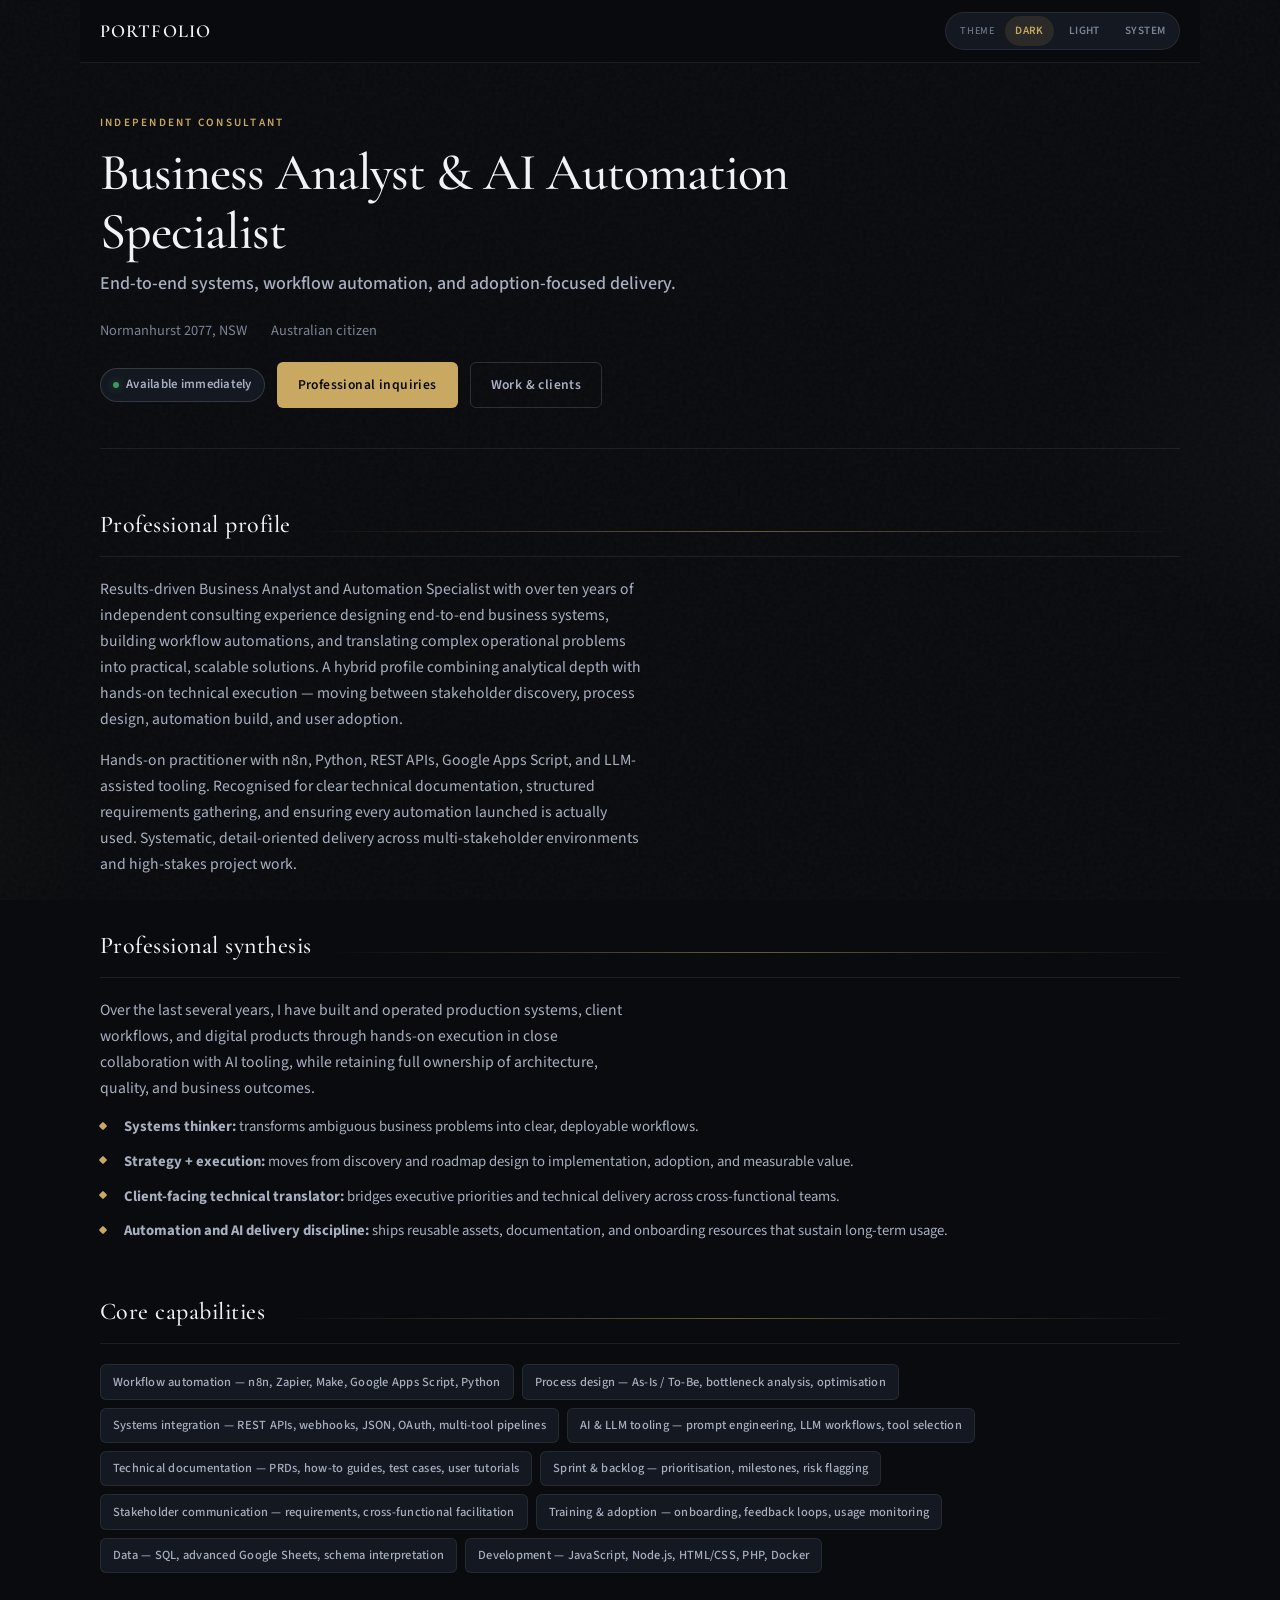
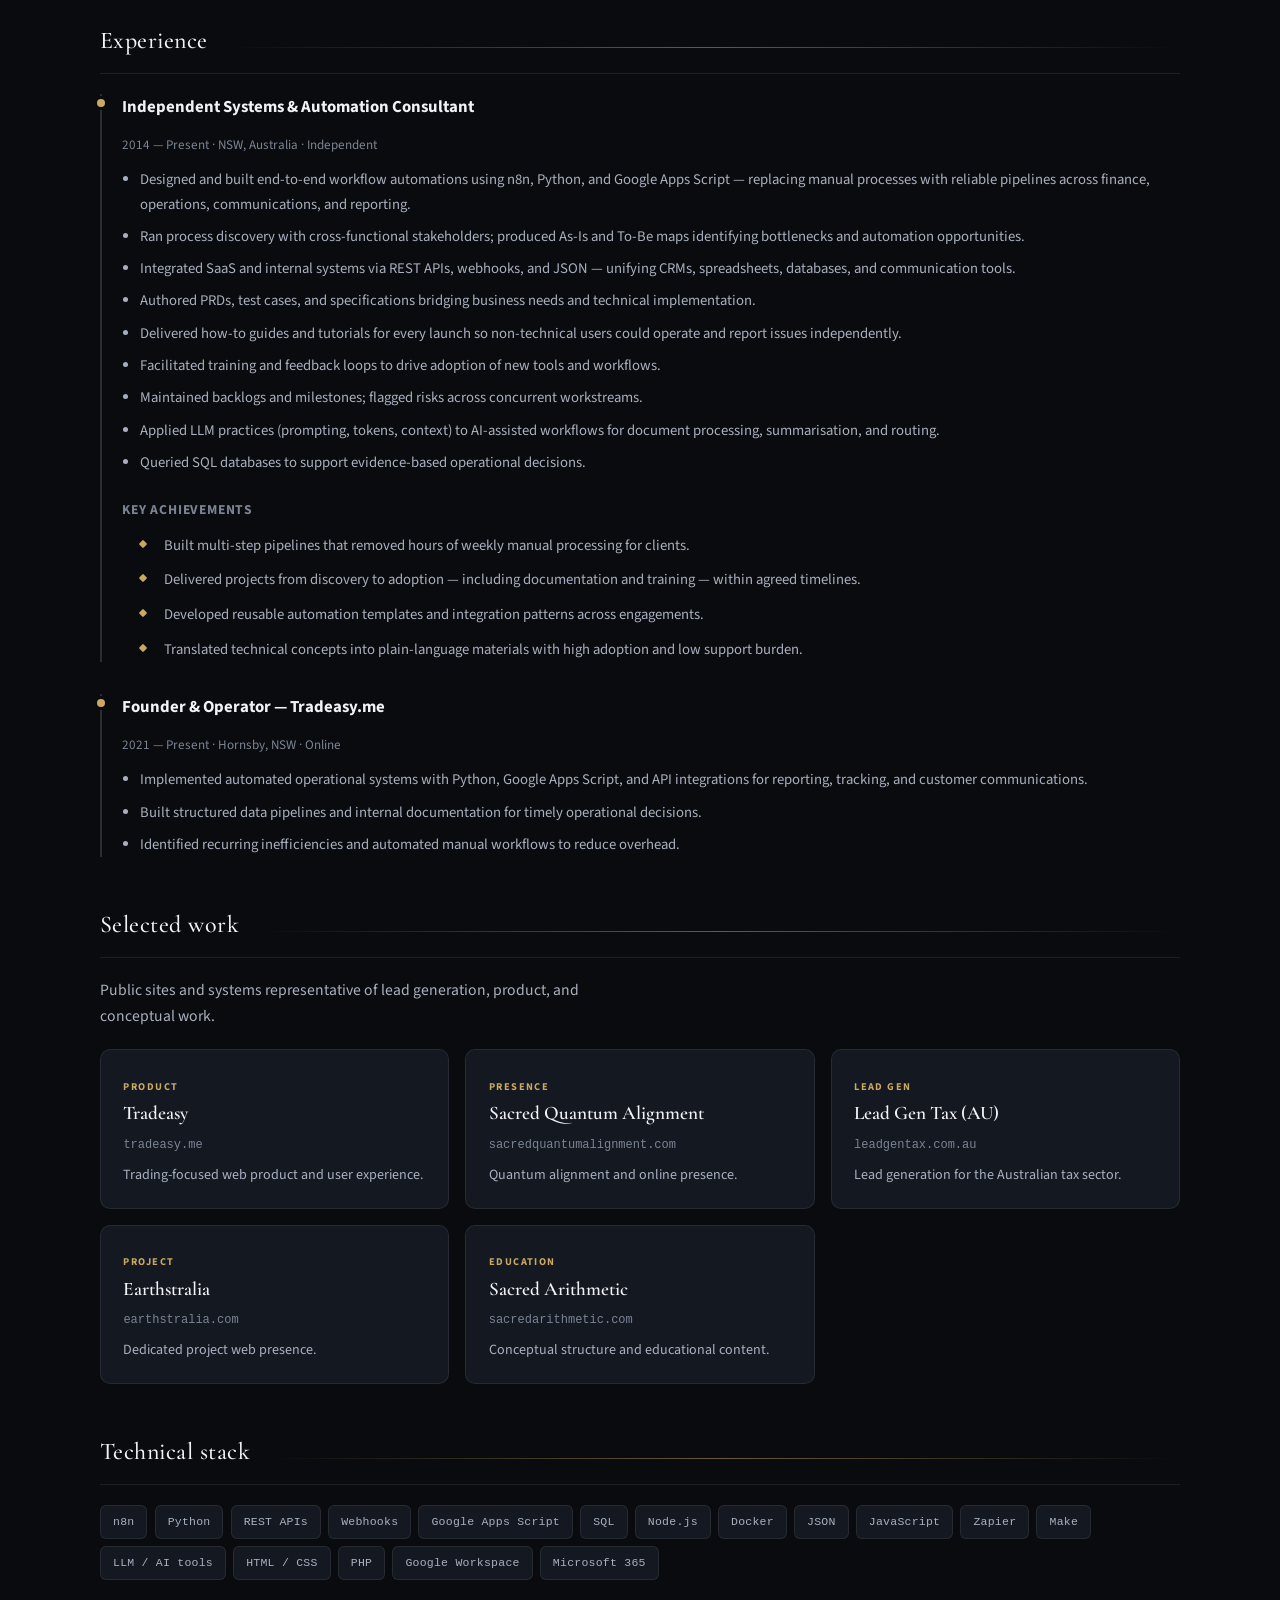
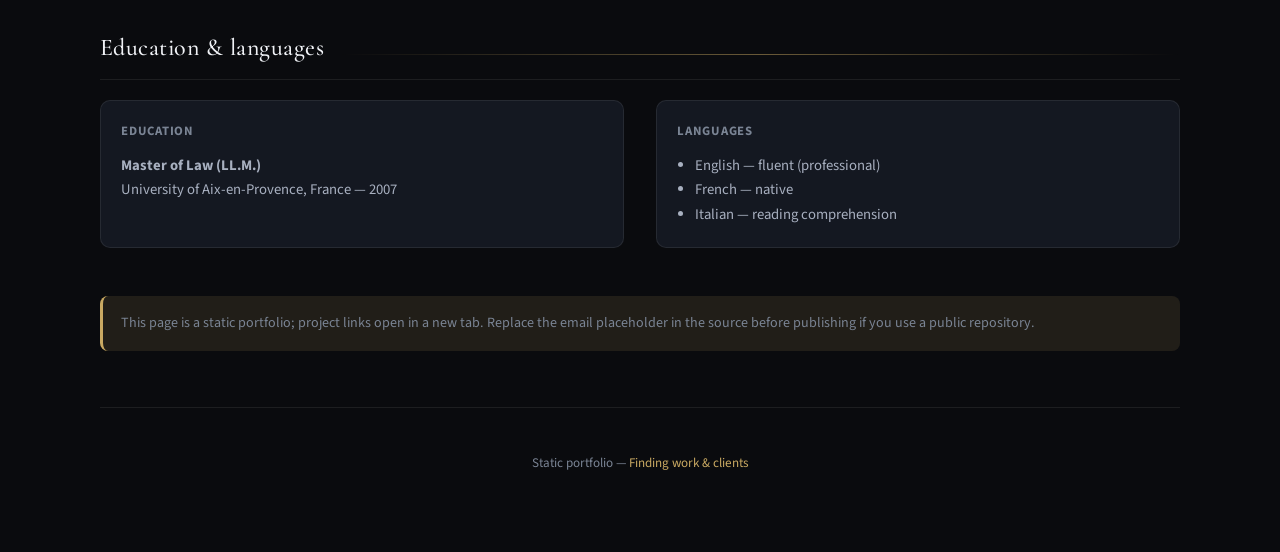
==== index.html @ 10077467 "Enhance portfolio with a professional synthesis section. Add an elegant summary block that highlight" ====
<!DOCTYPE html>
<html lang="en">
<head>
  <meta charset="UTF-8" />
  <meta name="viewport" content="width=device-width, initial-scale=1" />
  <meta name="description" content="Business Analyst & AI Automation Specialist — workflow automation, systems integration, NSW Australia." />
  <title>Business Analyst &amp; AI Automation Specialist — Portfolio</title>
  <link rel="preconnect" href="https://fonts.googleapis.com" />
  <link rel="preconnect" href="https://fonts.gstatic.com" crossorigin />
  <link href="https://fonts.googleapis.com/css2?family=Cormorant+Garamond:ital,wght@0,500;0,600;0,700;1,500&family=Source+Sans+3:ital,wght@0,400;0,600;0,700;1,400&display=swap" rel="stylesheet" />
  <link rel="stylesheet" href="static/style.css" />
  <script>
    (function () {
      var k = "portfolio-theme";
      var t = localStorage.getItem(k) || "dark";
      if (t === "auto") {
        t = window.matchMedia("(prefers-color-scheme: dark)").matches ? "dark" : "light";
      }
      document.documentElement.setAttribute("data-theme", t);
    })();
  </script>
  <script src="static/theme.js" defer></script>
</head>
<body>
  <div class="bg-ambient" aria-hidden="true"></div>

  <header class="top-bar">
    <a class="brand-mark" href="#">Portfolio</a>
    <div class="theme-group" role="group" aria-label="Theme">
      <span aria-hidden="true">Theme</span>
      <button type="button" class="theme-btn" data-theme-btn="dark" aria-pressed="true">Dark</button>
      <button type="button" class="theme-btn" data-theme-btn="light" aria-pressed="false">Light</button>
      <button type="button" class="theme-btn" data-theme-btn="auto" aria-pressed="false">System</button>
    </div>
  </header>

  <div class="wrap">
    <section class="hero" aria-labelledby="hero-title">
      <div class="hero-inner">
        <p class="hero-eyebrow">Independent consultant</p>
        <h1 id="hero-title">Business Analyst &amp; AI Automation Specialist</h1>
        <p class="hero-role">End-to-end systems, workflow automation, and adoption-focused delivery.</p>
        <div class="hero-meta">
          <span>Normanhurst 2077, NSW</span>
          <span>Australian citizen</span>
        </div>
        <div class="hero-actions">
          <span class="status-pill">Available immediately</span>
          <!-- Replace mailto with your professional email -->
          <a class="btn btn-primary" href="mailto:contact@example.com">Professional inquiries</a>
          <a class="btn btn-ghost" href="guide.html">Work &amp; clients</a>
        </div>
      </div>
    </section>

    <section class="section" aria-labelledby="profile-heading">
      <div class="section-head">
        <h2 id="profile-heading">Professional profile</h2>
        <div class="section-line" aria-hidden="true"></div>
      </div>
      <div class="prose">
        <p>
          Results-driven Business Analyst and Automation Specialist with over ten years of independent consulting experience designing end-to-end business systems, building workflow automations, and translating complex operational problems into practical, scalable solutions. A hybrid profile combining analytical depth with hands-on technical execution — moving between stakeholder discovery, process design, automation build, and user adoption.
        </p>
        <p>
          Hands-on practitioner with n8n, Python, REST APIs, Google Apps Script, and LLM-assisted tooling. Recognised for clear technical documentation, structured requirements gathering, and ensuring every automation launched is actually used. Systematic, detail-oriented delivery across multi-stakeholder environments and high-stakes project work.
        </p>
      </div>
    </section>

    <section class="section" aria-labelledby="synthesis-heading">
      <div class="section-head">
        <h2 id="synthesis-heading">Professional synthesis</h2>
        <div class="section-line" aria-hidden="true"></div>
      </div>
      <div class="prose">
        <p>
          Over the last several years, I have built and operated production systems, client workflows, and digital products through hands-on execution in close collaboration with AI tooling, while retaining full ownership of architecture, quality, and business outcomes.
        </p>
      </div>
      <ul class="check-list" style="margin-top: 0.85rem;">
        <li><strong>Systems thinker:</strong> transforms ambiguous business problems into clear, deployable workflows.</li>
        <li><strong>Strategy + execution:</strong> moves from discovery and roadmap design to implementation, adoption, and measurable value.</li>
        <li><strong>Client-facing technical translator:</strong> bridges executive priorities and technical delivery across cross-functional teams.</li>
        <li><strong>Automation and AI delivery discipline:</strong> ships reusable assets, documentation, and onboarding resources that sustain long-term usage.</li>
      </ul>
    </section>

    <section class="section" aria-labelledby="caps-heading">
      <div class="section-head">
        <h2 id="caps-heading">Core capabilities</h2>
        <div class="section-line" aria-hidden="true"></div>
      </div>
      <div class="tag-grid">
        <span class="tag">Workflow automation — n8n, Zapier, Make, Google Apps Script, Python</span>
        <span class="tag">Process design — As-Is / To-Be, bottleneck analysis, optimisation</span>
        <span class="tag">Systems integration — REST APIs, webhooks, JSON, OAuth, multi-tool pipelines</span>
        <span class="tag">AI &amp; LLM tooling — prompt engineering, LLM workflows, tool selection</span>
        <span class="tag">Technical documentation — PRDs, how-to guides, test cases, user tutorials</span>
        <span class="tag">Sprint &amp; backlog — prioritisation, milestones, risk flagging</span>
        <span class="tag">Stakeholder communication — requirements, cross-functional facilitation</span>
        <span class="tag">Training &amp; adoption — onboarding, feedback loops, usage monitoring</span>
        <span class="tag">Data — SQL, advanced Google Sheets, schema interpretation</span>
        <span class="tag">Development — JavaScript, Node.js, HTML/CSS, PHP, Docker</span>
      </div>
    </section>

    <section class="section" aria-labelledby="exp-heading">
      <div class="section-head">
        <h2 id="exp-heading">Experience</h2>
        <div class="section-line" aria-hidden="true"></div>
      </div>
      <div class="timeline">
        <div class="timeline-block">
          <h3 class="timeline-title">Independent Systems &amp; Automation Consultant</h3>
          <p class="timeline-meta">2014 — Present · NSW, Australia · Independent</p>
          <ul>
            <li>Designed and built end-to-end workflow automations using n8n, Python, and Google Apps Script — replacing manual processes with reliable pipelines across finance, operations, communications, and reporting.</li>
            <li>Ran process discovery with cross-functional stakeholders; produced As-Is and To-Be maps identifying bottlenecks and automation opportunities.</li>
            <li>Integrated SaaS and internal systems via REST APIs, webhooks, and JSON — unifying CRMs, spreadsheets, databases, and communication tools.</li>
            <li>Authored PRDs, test cases, and specifications bridging business needs and technical implementation.</li>
            <li>Delivered how-to guides and tutorials for every launch so non-technical users could operate and report issues independently.</li>
            <li>Facilitated training and feedback loops to drive adoption of new tools and workflows.</li>
            <li>Maintained backlogs and milestones; flagged risks across concurrent workstreams.</li>
            <li>Applied LLM practices (prompting, tokens, context) to AI-assisted workflows for document processing, summarisation, and routing.</li>
            <li>Queried SQL databases to support evidence-based operational decisions.</li>
          </ul>
          <p class="subheading">Key achievements</p>
          <ul class="check-list">
            <li>Built multi-step pipelines that removed hours of weekly manual processing for clients.</li>
            <li>Delivered projects from discovery to adoption — including documentation and training — within agreed timelines.</li>
            <li>Developed reusable automation templates and integration patterns across engagements.</li>
            <li>Translated technical concepts into plain-language materials with high adoption and low support burden.</li>
          </ul>
        </div>
        <div class="timeline-block">
          <h3 class="timeline-title">Founder &amp; Operator — Tradeasy.me</h3>
          <p class="timeline-meta">2021 — Present · Hornsby, NSW · Online</p>
          <ul>
            <li>Implemented automated operational systems with Python, Google Apps Script, and API integrations for reporting, tracking, and customer communications.</li>
            <li>Built structured data pipelines and internal documentation for timely operational decisions.</li>
            <li>Identified recurring inefficiencies and automated manual workflows to reduce overhead.</li>
          </ul>
        </div>
      </div>
    </section>

    <section class="section" aria-labelledby="work-heading">
      <div class="section-head">
        <h2 id="work-heading">Selected work</h2>
        <div class="section-line" aria-hidden="true"></div>
      </div>
      <p class="prose" style="margin-bottom: 1.25rem;">Public sites and systems representative of lead generation, product, and conceptual work.</p>
      <div class="cards cols-3">
        <a class="card" href="https://tradeasy.me/" target="_blank" rel="noopener noreferrer">
          <span class="card-kicker">Product</span>
          <div class="card-title">Tradeasy</div>
          <div class="card-url">tradeasy.me</div>
          <p class="card-desc">Trading-focused web product and user experience.</p>
        </a>
        <a class="card" href="https://sacredquantumalignment.com/" target="_blank" rel="noopener noreferrer">
          <span class="card-kicker">Presence</span>
          <div class="card-title">Sacred Quantum Alignment</div>
          <div class="card-url">sacredquantumalignment.com</div>
          <p class="card-desc">Quantum alignment and online presence.</p>
        </a>
        <a class="card" href="https://leadgentax.com.au/" target="_blank" rel="noopener noreferrer">
          <span class="card-kicker">Lead gen</span>
          <div class="card-title">Lead Gen Tax (AU)</div>
          <div class="card-url">leadgentax.com.au</div>
          <p class="card-desc">Lead generation for the Australian tax sector.</p>
        </a>
        <a class="card" href="https://earthstralia.com/" target="_blank" rel="noopener noreferrer">
          <span class="card-kicker">Project</span>
          <div class="card-title">Earthstralia</div>
          <div class="card-url">earthstralia.com</div>
          <p class="card-desc">Dedicated project web presence.</p>
        </a>
        <a class="card" href="https://sacredarithmetic.com/index.html" target="_blank" rel="noopener noreferrer">
          <span class="card-kicker">Education</span>
          <div class="card-title">Sacred Arithmetic</div>
          <div class="card-url">sacredarithmetic.com</div>
          <p class="card-desc">Conceptual structure and educational content.</p>
        </a>
      </div>
    </section>

    <section class="section" aria-labelledby="stack-heading">
      <div class="section-head">
        <h2 id="stack-heading">Technical stack</h2>
        <div class="section-line" aria-hidden="true"></div>
      </div>
      <div class="tech-strip">
        <span class="tag">n8n</span>
        <span class="tag">Python</span>
        <span class="tag">REST APIs</span>
        <span class="tag">Webhooks</span>
        <span class="tag">Google Apps Script</span>
        <span class="tag">SQL</span>
        <span class="tag">Node.js</span>
        <span class="tag">Docker</span>
        <span class="tag">JSON</span>
        <span class="tag">JavaScript</span>
        <span class="tag">Zapier</span>
        <span class="tag">Make</span>
        <span class="tag">LLM / AI tools</span>
        <span class="tag">HTML / CSS</span>
        <span class="tag">PHP</span>
        <span class="tag">Google Workspace</span>
        <span class="tag">Microsoft 365</span>
      </div>
    </section>

    <section class="section" aria-labelledby="edu-heading">
      <div class="section-head">
        <h2 id="edu-heading">Education &amp; languages</h2>
        <div class="section-line" aria-hidden="true"></div>
      </div>
      <div class="grid-2">
        <div class="edu-card">
          <h3>Education</h3>
          <p><strong>Master of Law (LL.M.)</strong><br />University of Aix-en-Provence, France — 2007</p>
        </div>
        <div class="lang-card">
          <h3>Languages</h3>
          <ul>
            <li>English — fluent (professional)</li>
            <li>French — native</li>
            <li>Italian — reading comprehension</li>
          </ul>
        </div>
      </div>
    </section>

    <p class="note">
      This page is a static portfolio; project links open in a new tab. Replace the email placeholder in the source before publishing if you use a public repository.
    </p>

    <footer class="site-footer">
      <p>Static portfolio — <a href="guide.html">Finding work &amp; clients</a></p>
    </footer>
  </div>
</body>
</html>
---- static/style.css ----
/* Portfolio — sober, refined; theme: dark | light (set via JS + localStorage) */

html[data-theme="dark"] {
  --bg: #0a0b0e;
  --bg-elevated: #101218;
  --surface: #141821;
  --surface-hover: #1a2230;
  --border: rgba(255, 255, 255, 0.08);
  --border-strong: rgba(255, 255, 255, 0.14);
  --text: #f0f2f6;
  --text-secondary: #a8b0c0;
  --muted: #7a8494;
  --accent: #c9a962;
  --accent-soft: rgba(201, 169, 98, 0.12);
  --accent-glow: rgba(201, 169, 98, 0.25);
  --line: linear-gradient(90deg, transparent, var(--accent), transparent);
  --shadow: 0 24px 48px rgba(0, 0, 0, 0.45);
  --grain: 0.03;
}

html[data-theme="light"] {
  --bg: #f7f5f0;
  --bg-elevated: #ffffff;
  --surface: #ffffff;
  --surface-hover: #faf8f4;
  --border: rgba(20, 24, 32, 0.08);
  --border-strong: rgba(20, 24, 32, 0.14);
  --text: #1a1d24;
  --text-secondary: #4a5060;
  --muted: #6b7280;
  --accent: #8b6914;
  --accent-soft: rgba(139, 105, 20, 0.1);
  --accent-glow: rgba(139, 105, 20, 0.2);
  --line: linear-gradient(90deg, transparent, var(--accent), transparent);
  --shadow: 0 20px 40px rgba(26, 29, 36, 0.08);
  --grain: 0.02;
}

*,
*::before,
*::after {
  box-sizing: border-box;
}

html {
  scroll-behavior: smooth;
}

body {
  margin: 0;
  font-family: "Source Sans 3", system-ui, -apple-system, sans-serif;
  font-size: 1rem;
  font-weight: 400;
  background: var(--bg);
  color: var(--text);
  line-height: 1.65;
  min-height: 100vh;
  -webkit-font-smoothing: antialiased;
}

/* Ambient background */
.bg-ambient {
  position: fixed;
  inset: 0;
  pointer-events: none;
  z-index: 0;
  overflow: hidden;
}

.bg-ambient::before {
  content: "";
  position: absolute;
  inset: -20%;
  background:
    radial-gradient(ellipse 80% 50% at 50% -20%, var(--accent-soft), transparent 55%),
    radial-gradient(ellipse 60% 40% at 100% 50%, rgba(100, 120, 160, 0.06), transparent 45%),
    radial-gradient(ellipse 50% 35% at 0% 80%, rgba(201, 169, 98, 0.05), transparent 40%);
}

.bg-ambient::after {
  content: "";
  position: absolute;
  inset: 0;
  opacity: var(--grain);
  background-image: url("data:image/svg+xml,%3Csvg viewBox='0 0 256 256' xmlns='http://www.w3.org/2000/svg'%3E%3Cfilter id='n'%3E%3CfeTurbulence type='fractalNoise' baseFrequency='0.9' numOctaves='4' stitchTiles='stitch'/%3E%3C/filter%3E%3Crect width='100%25' height='100%25' filter='url(%23n)'/%3E%3C/svg%3E");
  mix-blend-mode: overlay;
}

/* Top bar */
.top-bar {
  position: sticky;
  top: 0;
  z-index: 50;
  display: flex;
  align-items: center;
  justify-content: space-between;
  gap: 1rem;
  padding: 0.75rem 1.25rem;
  max-width: 1120px;
  margin: 0 auto;
  border-bottom: 1px solid var(--border);
  background: var(--bg);
  background: color-mix(in srgb, var(--bg) 88%, transparent);
  backdrop-filter: blur(12px);
  -webkit-backdrop-filter: blur(12px);
}

.brand-mark {
  font-family: "Cormorant Garamond", Georgia, serif;
  font-size: 1.15rem;
  font-weight: 600;
  letter-spacing: 0.06em;
  text-transform: uppercase;
  color: var(--text);
  text-decoration: none;
}

.theme-group {
  display: flex;
  align-items: center;
  gap: 0.25rem;
  padding: 0.2rem;
  border-radius: 999px;
  border: 1px solid var(--border);
  background: var(--surface);
}

.theme-group span[aria-hidden="true"] {
  font-size: 0.65rem;
  text-transform: uppercase;
  letter-spacing: 0.08em;
  color: var(--muted);
  padding: 0 0.35rem 0 0.65rem;
}

.theme-btn {
  font-family: inherit;
  font-size: 0.7rem;
  font-weight: 600;
  letter-spacing: 0.04em;
  text-transform: uppercase;
  padding: 0.45rem 0.65rem;
  border: none;
  border-radius: 999px;
  background: transparent;
  color: var(--muted);
  cursor: pointer;
  transition: color 0.2s, background 0.2s;
}

.theme-btn:hover {
  color: var(--text);
}

.theme-btn.is-active {
  background: var(--accent-soft);
  color: var(--accent);
}

.wrap {
  position: relative;
  z-index: 1;
  max-width: 1120px;
  margin: 0 auto;
  padding: 2.5rem 1.25rem 4rem;
}

/* Hero */
.hero {
  margin-bottom: 3.5rem;
  padding-bottom: 2.5rem;
  border-bottom: 1px solid var(--border);
}

.hero-inner {
  max-width: 720px;
}

.hero-eyebrow {
  font-size: 0.7rem;
  font-weight: 600;
  letter-spacing: 0.2em;
  text-transform: uppercase;
  color: var(--accent);
  margin-bottom: 0.75rem;
}

.hero h1 {
  font-family: "Cormorant Garamond", Georgia, serif;
  font-size: clamp(2.25rem, 5vw, 3.25rem);
  font-weight: 500;
  line-height: 1.12;
  margin: 0 0 0.5rem;
  letter-spacing: -0.02em;
}

.hero-role {
  font-size: 1.125rem;
  color: var(--text-secondary);
  font-weight: 500;
  margin: 0 0 1.25rem;
}

.hero-meta {
  display: flex;
  flex-wrap: wrap;
  gap: 0.75rem 1.5rem;
  font-size: 0.9rem;
  color: var(--muted);
  margin-bottom: 1.25rem;
}

.hero-meta span {
  display: inline-flex;
  align-items: center;
  gap: 0.4rem;
}

.status-pill {
  display: inline-flex;
  align-items: center;
  gap: 0.45rem;
  font-size: 0.8rem;
  font-weight: 600;
  letter-spacing: 0.02em;
  color: var(--text-secondary);
  padding: 0.35rem 0.75rem;
  border-radius: 999px;
  border: 1px solid var(--border-strong);
  background: var(--surface);
}

.status-pill::before {
  content: "";
  width: 6px;
  height: 6px;
  border-radius: 50%;
  background: #3d9a5c;
  box-shadow: 0 0 8px rgba(61, 154, 92, 0.6);
}

.hero-actions {
  display: flex;
  flex-wrap: wrap;
  gap: 0.75rem;
  align-items: center;
}

.btn {
  display: inline-flex;
  align-items: center;
  justify-content: center;
  gap: 0.5rem;
  font-family: inherit;
  font-size: 0.85rem;
  font-weight: 600;
  letter-spacing: 0.03em;
  padding: 0.65rem 1.25rem;
  border-radius: 6px;
  text-decoration: none;
  transition: background 0.2s, border-color 0.2s, color 0.2s;
}

.btn-primary {
  background: var(--accent);
  color: var(--bg);
  border: 1px solid transparent;
}

html[data-theme="light"] .btn-primary {
  color: #fff;
}

.btn-primary:hover {
  filter: brightness(1.08);
}

.btn-ghost {
  background: transparent;
  color: var(--text-secondary);
  border: 1px solid var(--border-strong);
}

.btn-ghost:hover {
  border-color: var(--accent);
  color: var(--accent);
}

/* Section */
.section {
  margin-bottom: 3rem;
}

.section-head {
  display: flex;
  align-items: baseline;
  gap: 1rem;
  margin-bottom: 1.25rem;
  padding-bottom: 0.75rem;
  border-bottom: 1px solid var(--border);
}

.section-head h2 {
  font-family: "Cormorant Garamond", Georgia, serif;
  font-size: 1.5rem;
  font-weight: 500;
  margin: 0;
  letter-spacing: 0.02em;
  color: var(--text);
}

.section-line {
  flex: 1;
  height: 1px;
  background: var(--line);
  opacity: 0.5;
  min-width: 2rem;
}

.prose {
  color: var(--text-secondary);
  font-size: 0.98rem;
  max-width: 68ch;
}

.prose p {
  margin: 0 0 1rem;
}

.prose p:last-child {
  margin-bottom: 0;
}

/* Capability tags */
.tag-grid {
  display: flex;
  flex-wrap: wrap;
  gap: 0.5rem;
}

.tag {
  font-size: 0.78rem;
  font-weight: 500;
  letter-spacing: 0.02em;
  padding: 0.4rem 0.75rem;
  border-radius: 6px;
  border: 1px solid var(--border);
  background: var(--surface);
  color: var(--text-secondary);
}

/* Timeline */
.timeline {
  display: flex;
  flex-direction: column;
  gap: 2rem;
}

.timeline-block {
  position: relative;
  padding-left: 1.25rem;
  border-left: 2px solid var(--border-strong);
}

.timeline-block::before {
  content: "";
  position: absolute;
  left: -5px;
  top: 0.35rem;
  width: 8px;
  height: 8px;
  border-radius: 50%;
  background: var(--accent);
  box-shadow: 0 0 0 3px var(--bg);
}

.timeline-title {
  font-weight: 700;
  font-size: 1.05rem;
  color: var(--text);
  margin: 0 0 0.25rem;
}

.timeline-meta {
  font-size: 0.82rem;
  color: var(--muted);
  margin-bottom: 0.75rem;
}

.timeline ul {
  margin: 0;
  padding-left: 1.1rem;
  color: var(--text-secondary);
  font-size: 0.92rem;
}

.timeline li {
  margin-bottom: 0.5rem;
}

.timeline li:last-child {
  margin-bottom: 0;
}

.subheading {
  font-size: 0.85rem;
  font-weight: 700;
  letter-spacing: 0.06em;
  text-transform: uppercase;
  color: var(--muted);
  margin: 1.5rem 0 0.75rem;
}

.subheading:first-of-type {
  margin-top: 0;
}

/* Achievements */
.check-list {
  list-style: none;
  padding: 0;
  margin: 0;
}

.check-list li {
  position: relative;
  padding-left: 1.5rem;
  margin-bottom: 0.65rem;
  color: var(--text-secondary);
  font-size: 0.92rem;
}

.check-list li::before {
  content: "";
  position: absolute;
  left: 0;
  top: 0.45rem;
  width: 6px;
  height: 6px;
  border-radius: 1px;
  background: var(--accent);
  transform: rotate(45deg);
}

/* Project cards */
.cards {
  display: grid;
  gap: 1rem;
}

@media (min-width: 700px) {
  .cards {
    grid-template-columns: repeat(2, 1fr);
  }
}

@media (min-width: 1000px) {
  .cards.cols-3 {
    grid-template-columns: repeat(3, 1fr);
  }
}

.card {
  display: block;
  background: var(--surface);
  border: 1px solid var(--border);
  border-radius: 10px;
  padding: 1.35rem 1.4rem;
  text-decoration: none;
  color: inherit;
  transition: border-color 0.25s, box-shadow 0.25s, transform 0.25s;
}

.card:hover {
  border-color: var(--border-strong);
  box-shadow: var(--shadow);
  transform: translateY(-3px);
}

.card-kicker {
  font-size: 0.65rem;
  font-weight: 700;
  letter-spacing: 0.14em;
  text-transform: uppercase;
  color: var(--accent);
  margin-bottom: 0.5rem;
}

.card-title {
  font-family: "Cormorant Garamond", Georgia, serif;
  font-size: 1.2rem;
  font-weight: 600;
  margin: 0 0 0.35rem;
  color: var(--text);
}

.card-url {
  font-size: 0.75rem;
  font-family: ui-monospace, monospace;
  color: var(--muted);
  word-break: break-all;
  margin-bottom: 0.6rem;
}

.card-desc {
  font-size: 0.88rem;
  color: var(--text-secondary);
  margin: 0;
  line-height: 1.5;
}

/* Tech strip */
.tech-strip {
  display: flex;
  flex-wrap: wrap;
  gap: 0.45rem;
}

.tech-strip .tag {
  font-family: ui-monospace, monospace;
  font-size: 0.72rem;
}

/* Two columns */
.grid-2 {
  display: grid;
  gap: 2rem;
}

@media (min-width: 640px) {
  .grid-2 {
    grid-template-columns: 1fr 1fr;
  }
}

.edu-card,
.lang-card {
  padding: 1.25rem;
  border-radius: 10px;
  border: 1px solid var(--border);
  background: var(--surface);
}

.edu-card h3,
.lang-card h3 {
  font-size: 0.8rem;
  font-weight: 700;
  letter-spacing: 0.06em;
  text-transform: uppercase;
  color: var(--muted);
  margin: 0 0 0.75rem;
}

.edu-card p,
.lang-card p {
  margin: 0;
  font-size: 0.92rem;
  color: var(--text-secondary);
}

.lang-card ul {
  margin: 0;
  padding-left: 1.1rem;
  color: var(--text-secondary);
  font-size: 0.92rem;
}

.note {
  font-size: 0.88rem;
  color: var(--muted);
  padding: 1rem 1.15rem;
  border-radius: 8px;
  border-left: 3px solid var(--accent);
  background: var(--accent-soft);
}

footer.site-footer {
  margin-top: 3.5rem;
  padding-top: 2rem;
  border-top: 1px solid var(--border);
  text-align: center;
  font-size: 0.82rem;
  color: var(--muted);
}

footer.site-footer a {
  color: var(--accent);
  text-decoration: none;
}

footer.site-footer a:hover {
  text-decoration: underline;
}

.visually-hidden {
  position: absolute;
  width: 1px;
  height: 1px;
  padding: 0;
  margin: -1px;
  overflow: hidden;
  clip: rect(0, 0, 0, 0);
  white-space: nowrap;
  border: 0;
}

/* Guide page */
.guide-page .wrap {
  max-width: 720px;
}

.guide-page h1 {
  font-family: "Cormorant Garamond", Georgia, serif;
  font-size: 1.75rem;
  font-weight: 500;
  margin-bottom: 1rem;
}

.guide-page h2 {
  font-size: 1.05rem;
  font-weight: 600;
  margin: 1.5rem 0 0.75rem;
  color: var(--text);
}

.guide-page ul {
  padding-left: 1.25rem;
  color: var(--text-secondary);
}

.guide-page li {
  margin-bottom: 0.5rem;
}

.warn {
  border-left: 3px solid var(--accent);
  padding-left: 1rem;
  margin: 1rem 0;
  color: var(--text-secondary);
}

.back {
  display: inline-block;
  margin-bottom: 1.5rem;
  color: var(--accent);
  text-decoration: none;
  font-size: 0.9rem;
  font-weight: 600;
}

.back:hover {
  text-decoration: underline;
}
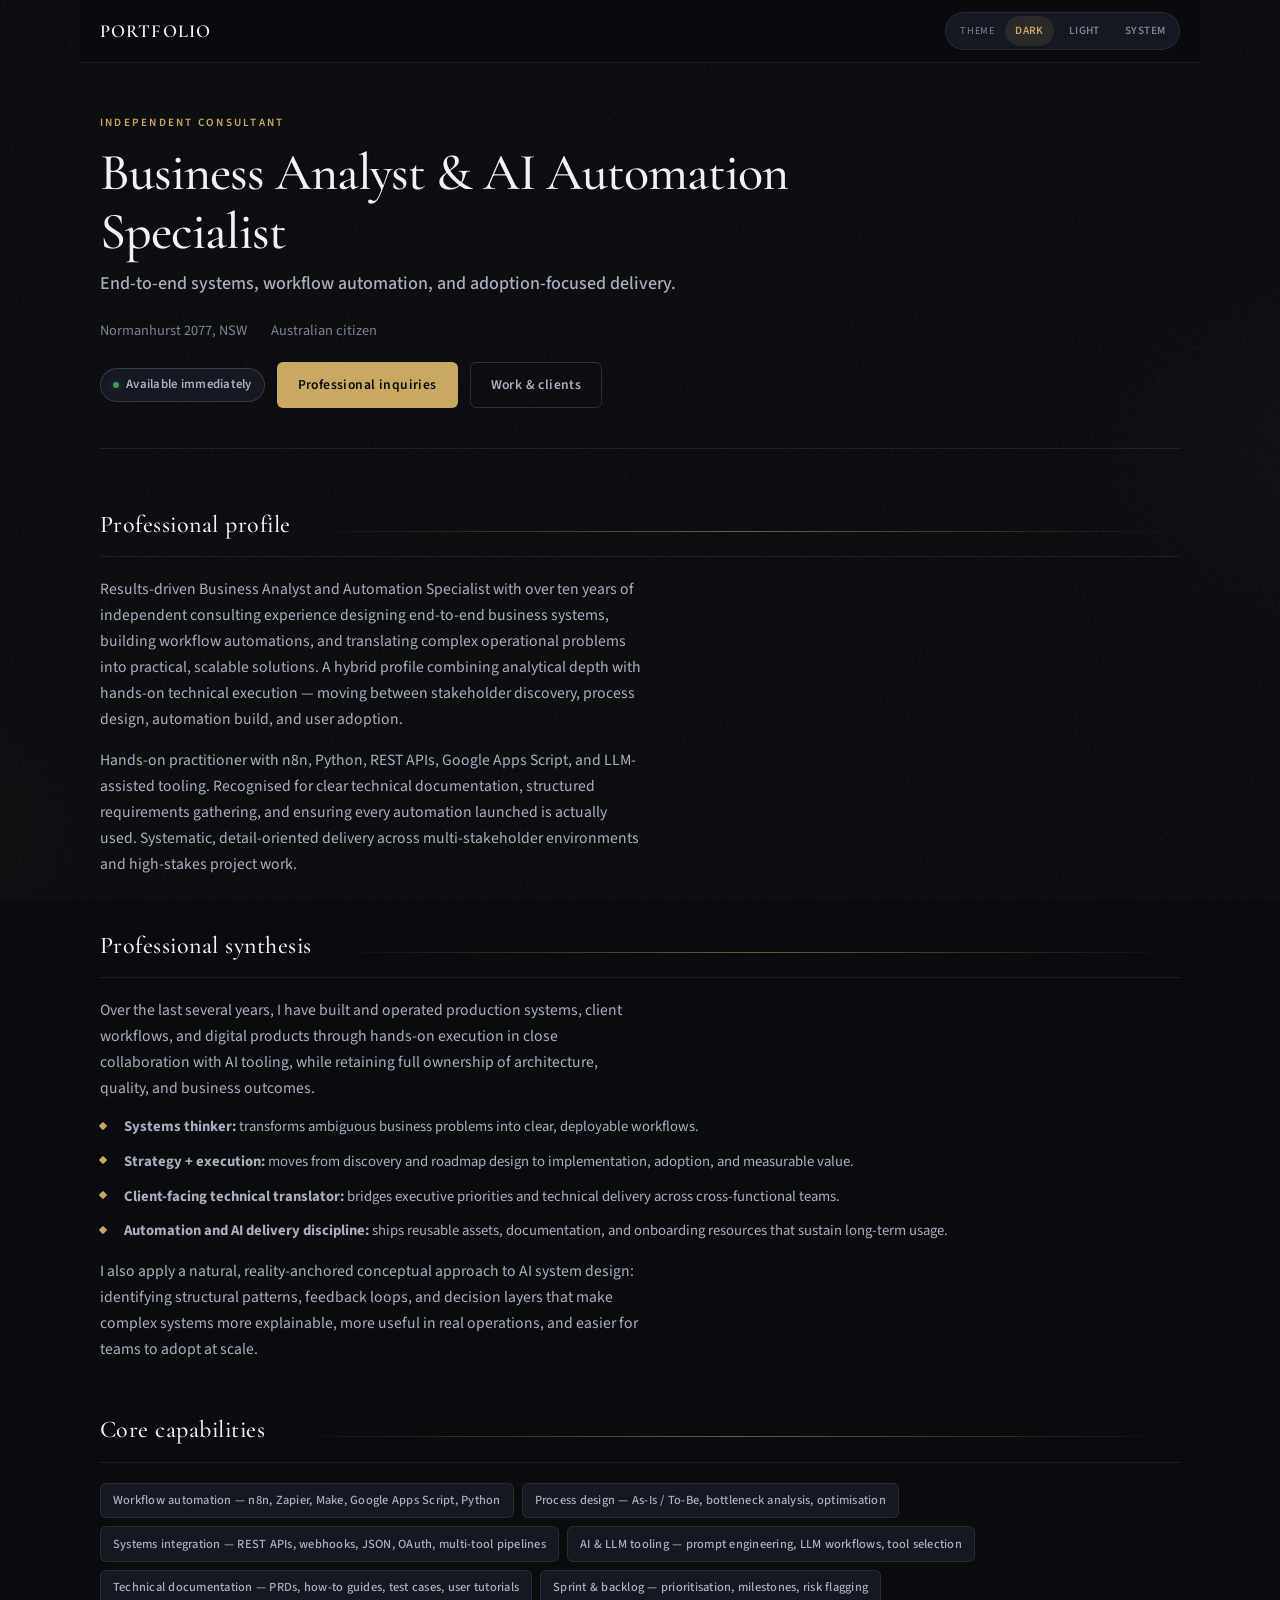
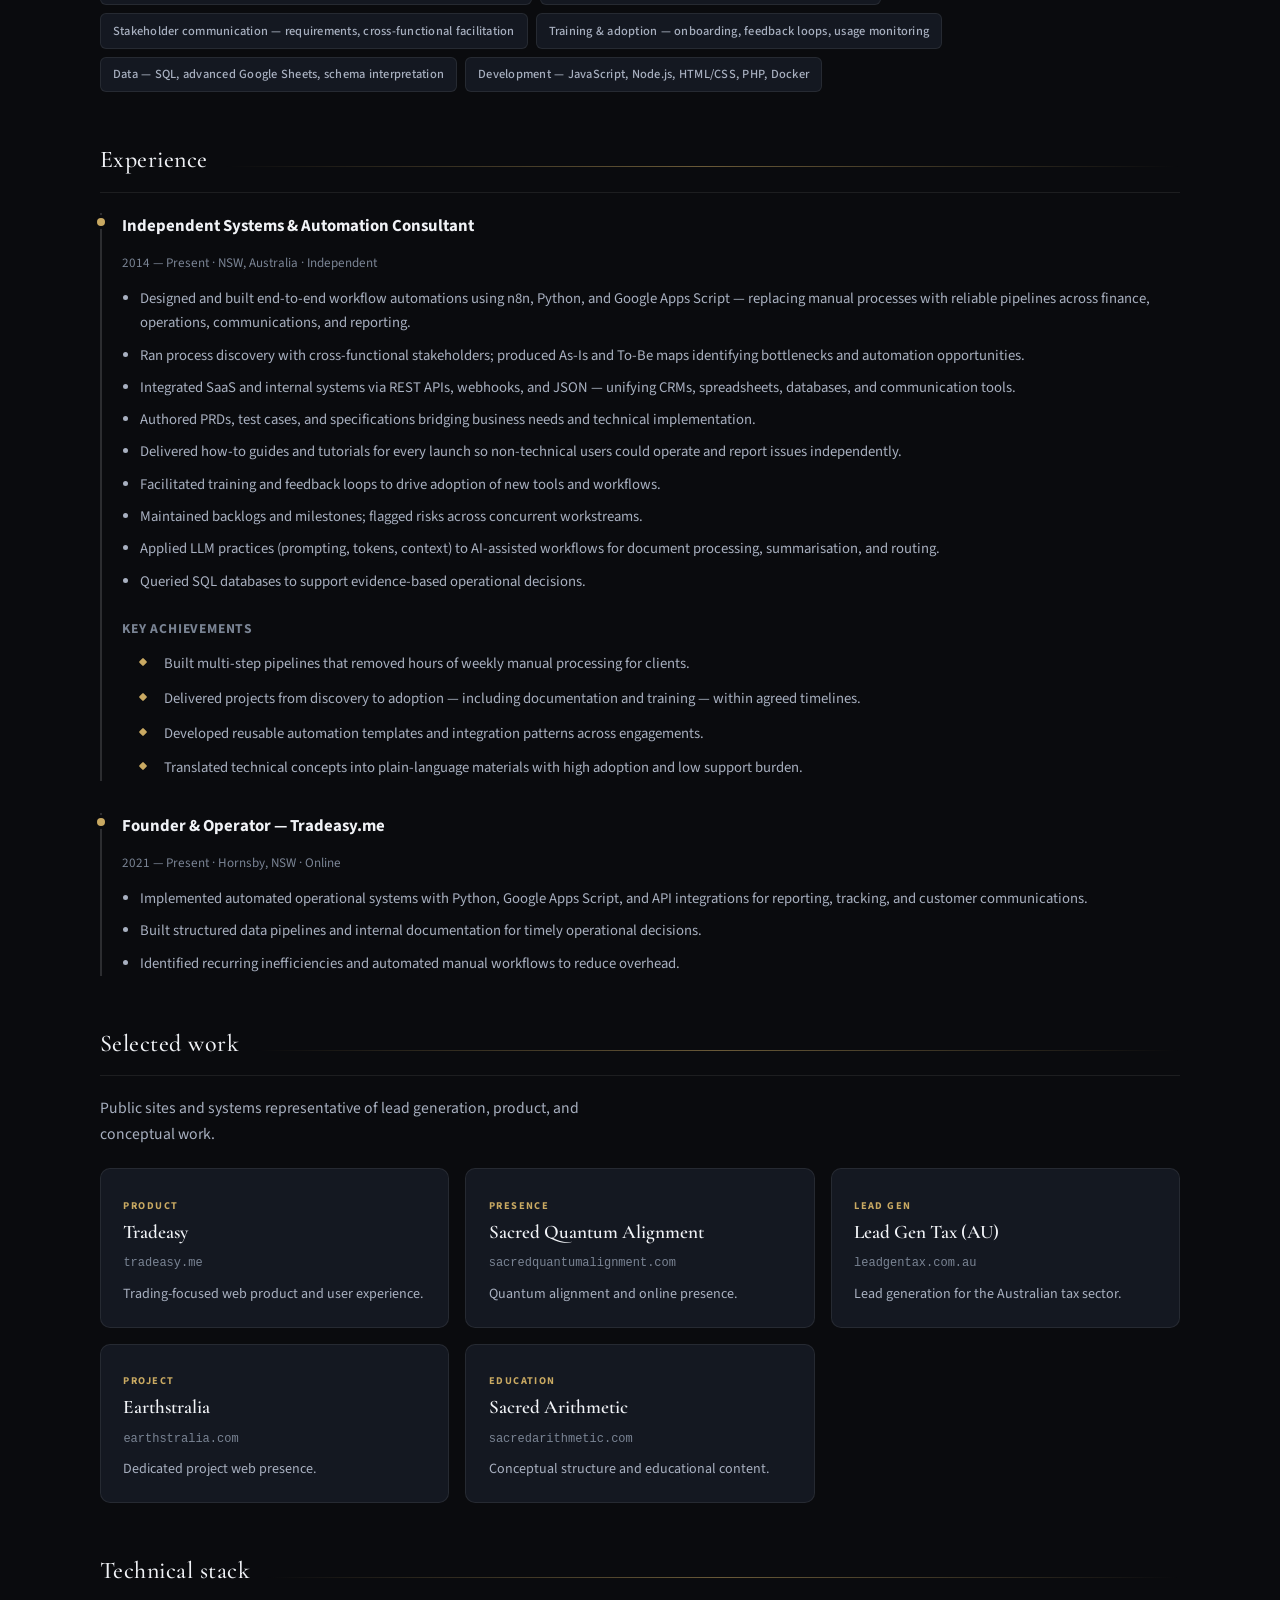
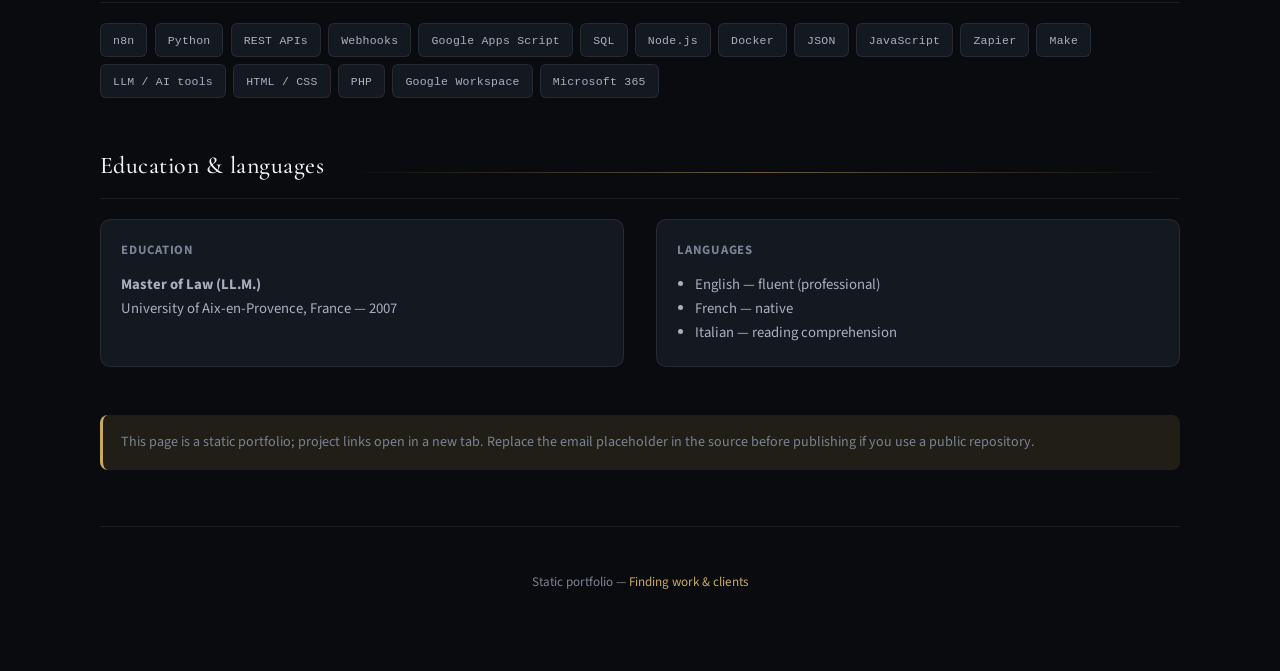
==== commit 8dd9ba82: "Refine portfolio synthesis with reality-anchored AI framing. Add a concise professional statement hi" ====
--- a/index.html
+++ b/index.html
@@ -84,6 +84,11 @@
         <li><strong>Client-facing technical translator:</strong> bridges executive priorities and technical delivery across cross-functional teams.</li>
         <li><strong>Automation and AI delivery discipline:</strong> ships reusable assets, documentation, and onboarding resources that sustain long-term usage.</li>
       </ul>
+      <div class="prose" style="margin-top: 0.95rem;">
+        <p>
+          I also apply a natural, reality-anchored conceptual approach to AI system design: identifying structural patterns, feedback loops, and decision layers that make complex systems more explainable, more useful in real operations, and easier for teams to adopt at scale.
+        </p>
+      </div>
     </section>
 
     <section class="section" aria-labelledby="caps-heading">
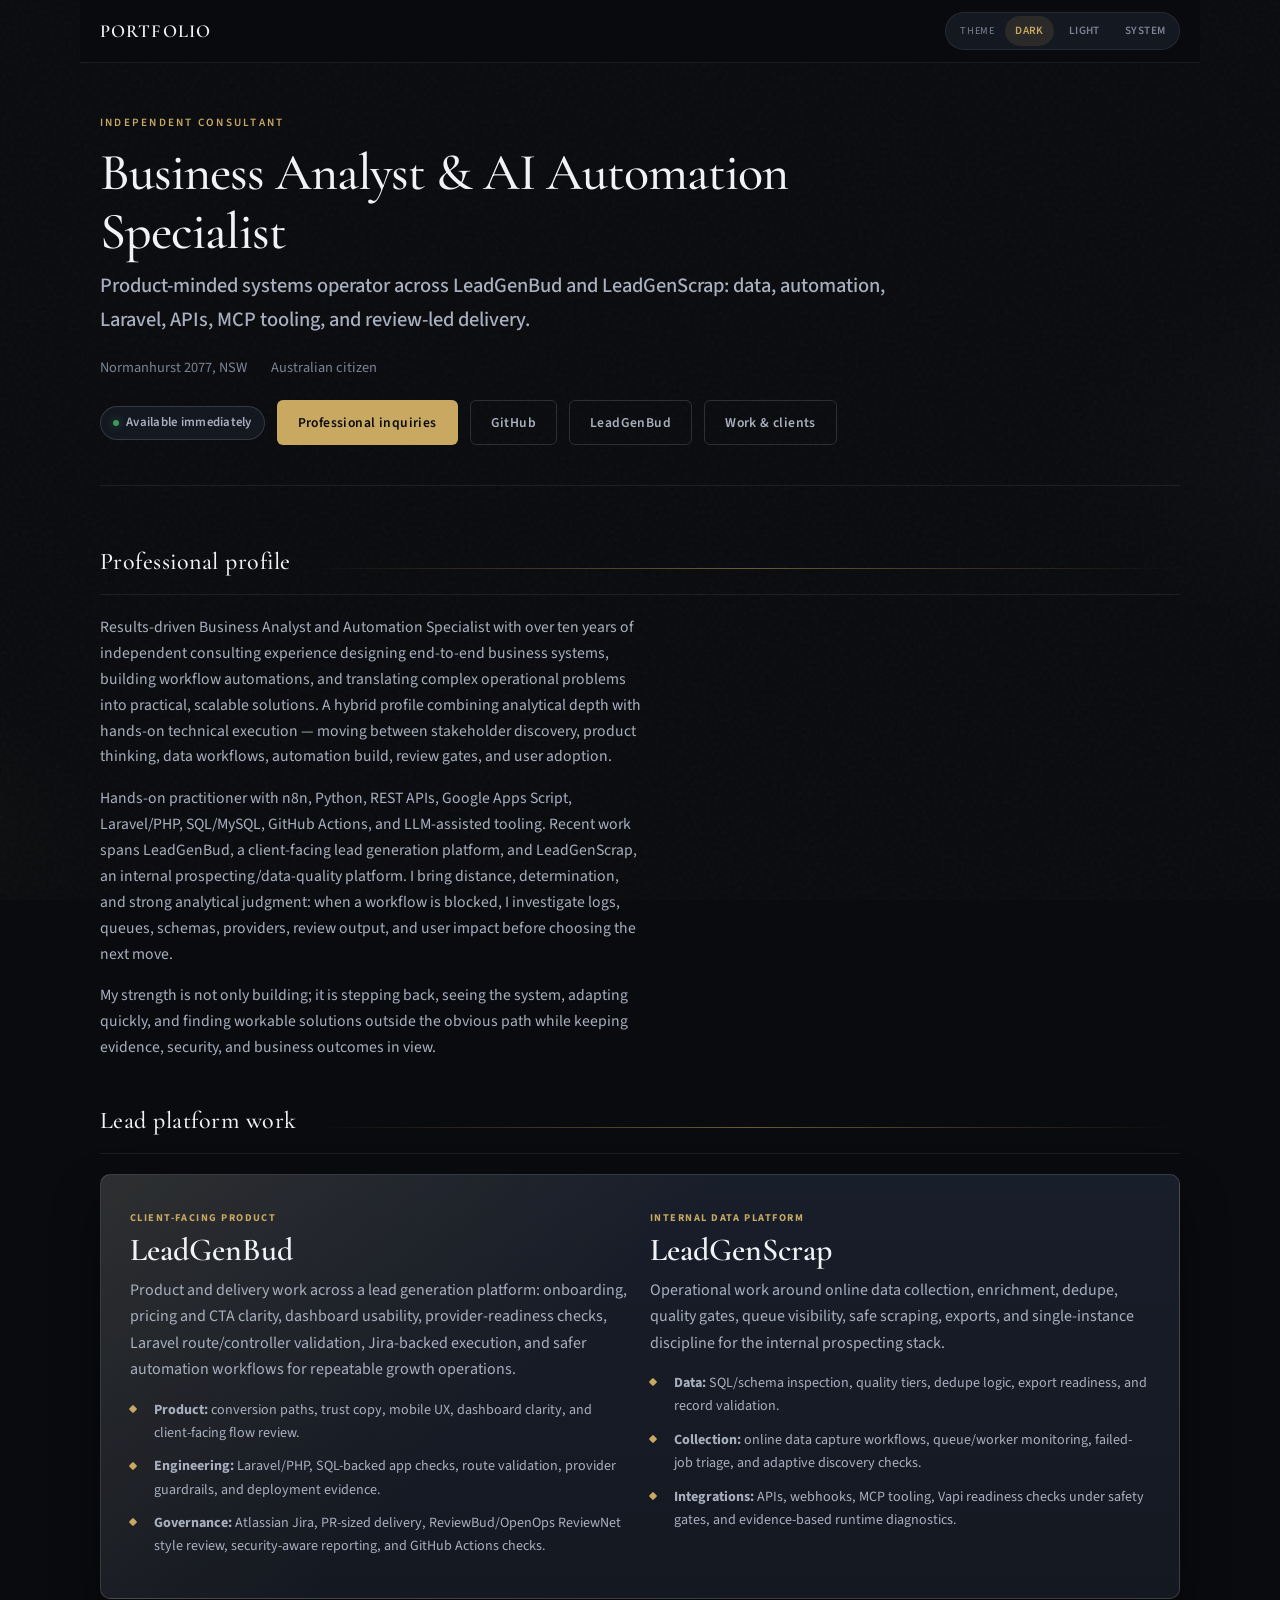
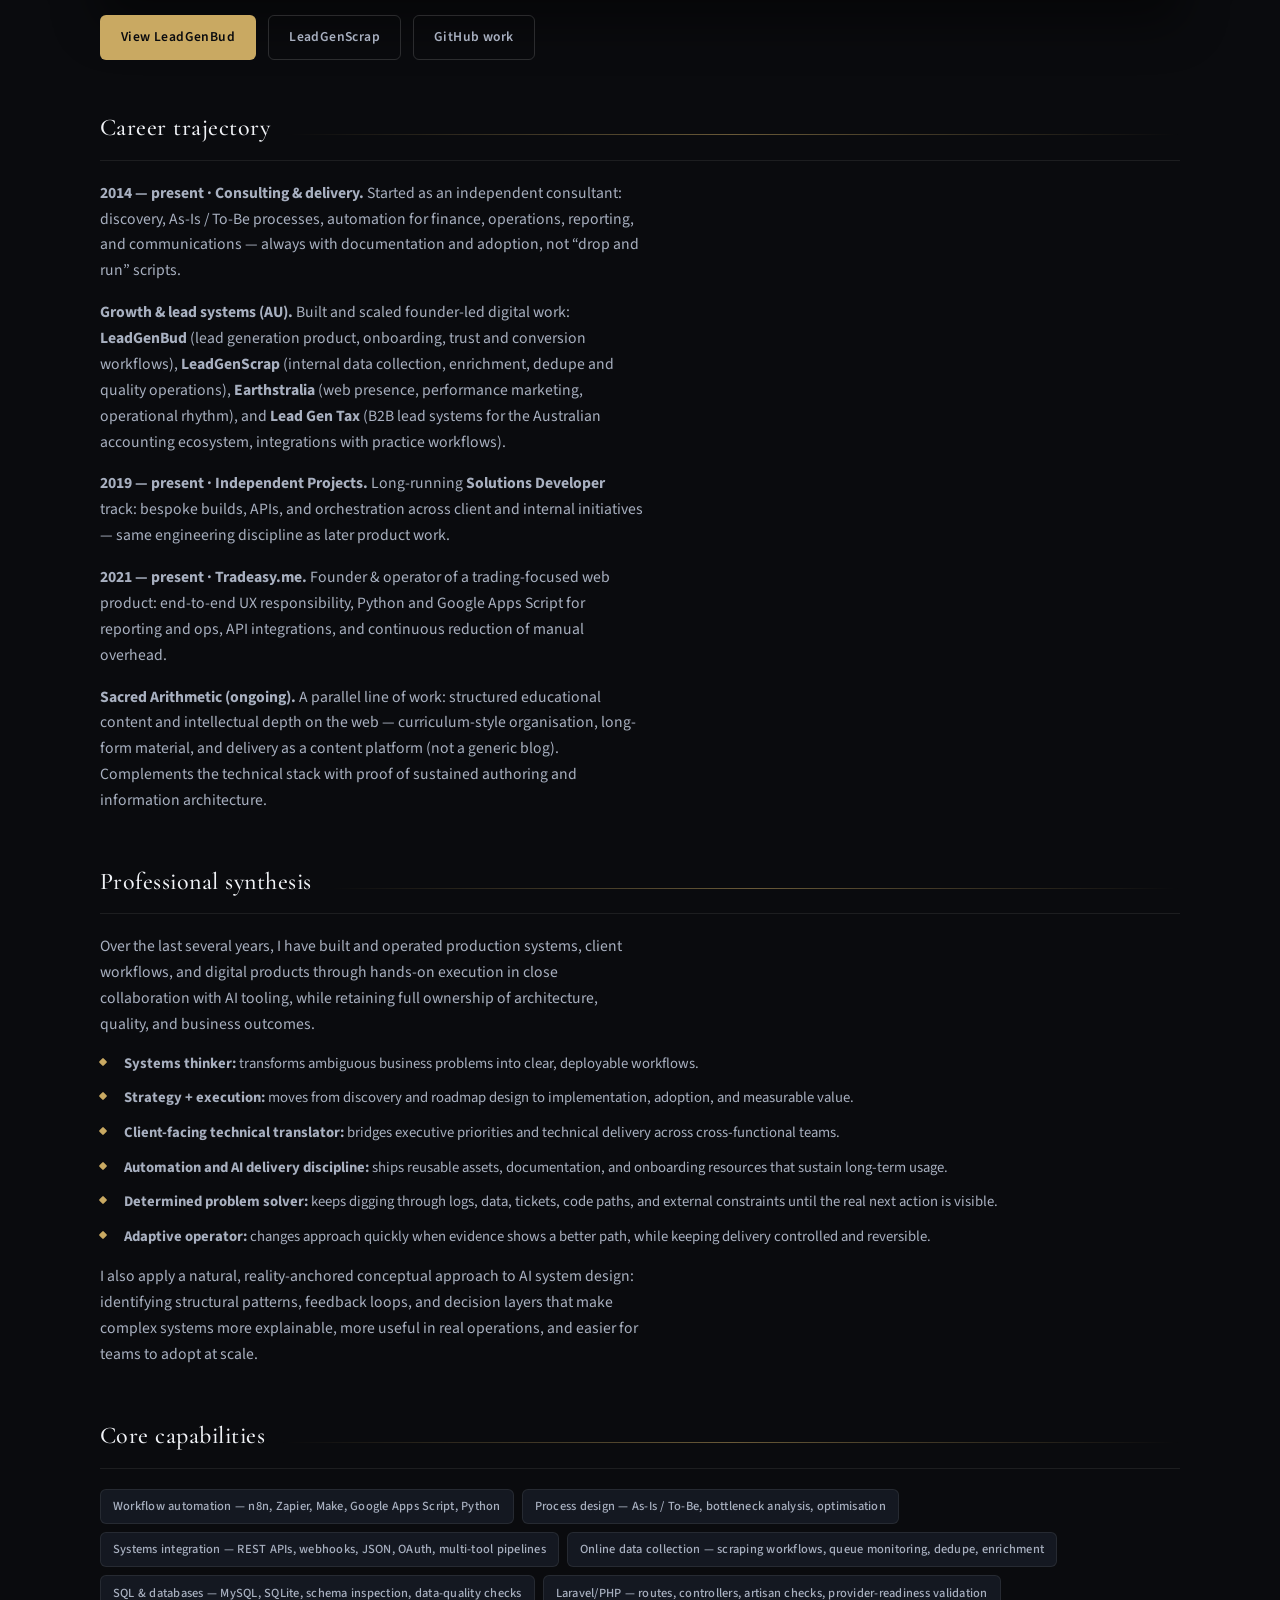
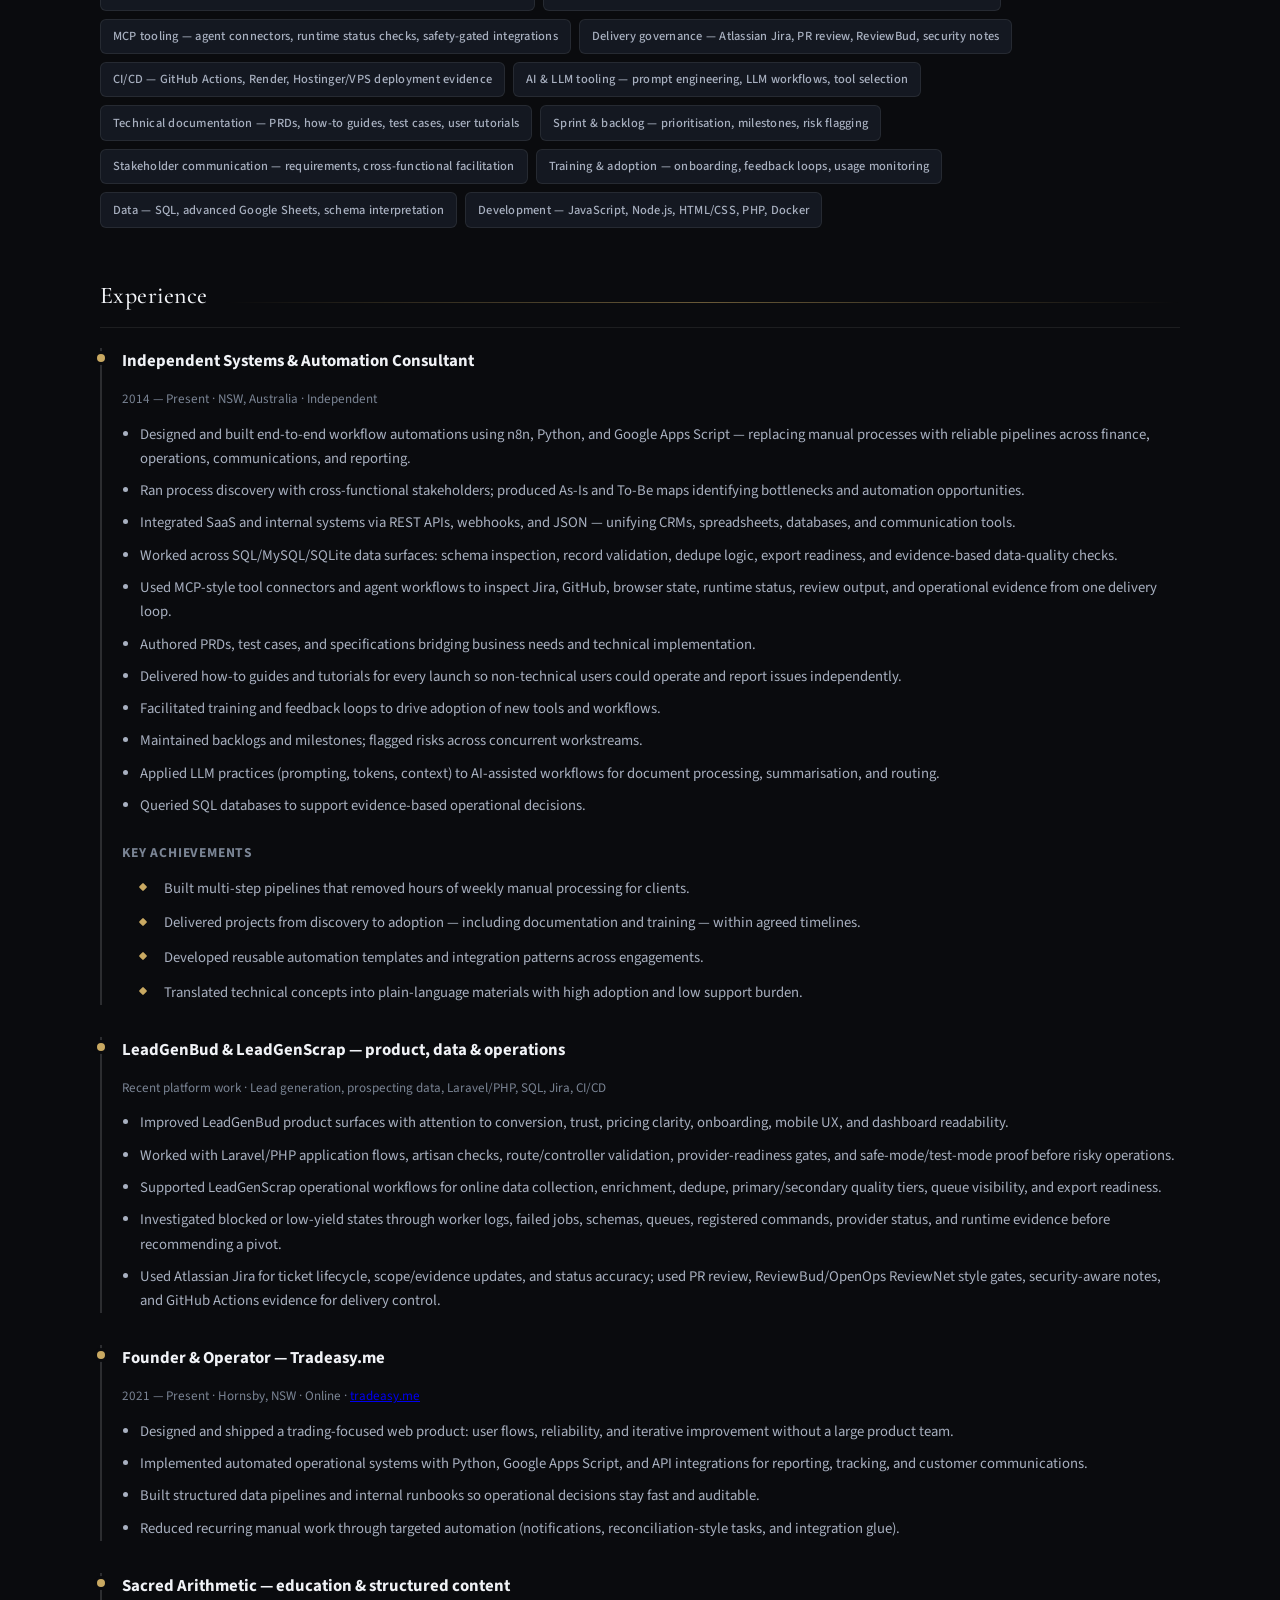
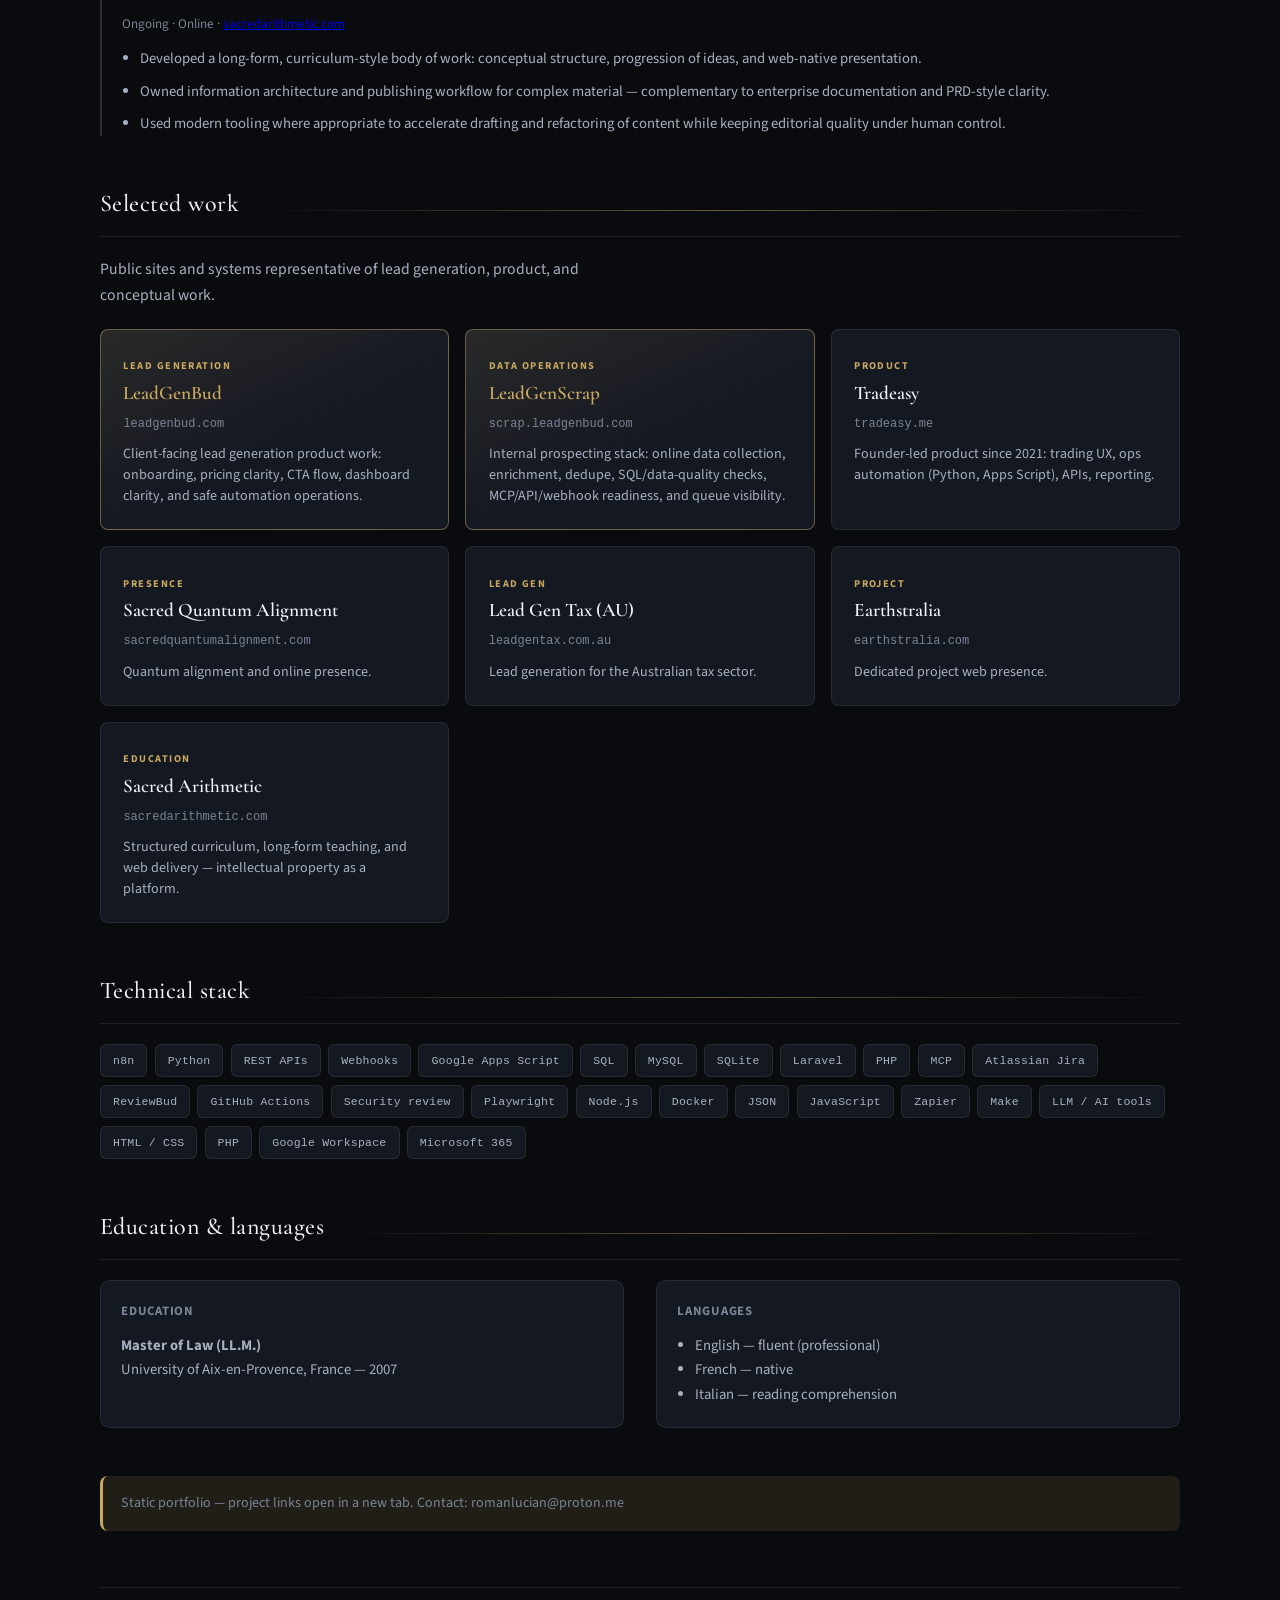
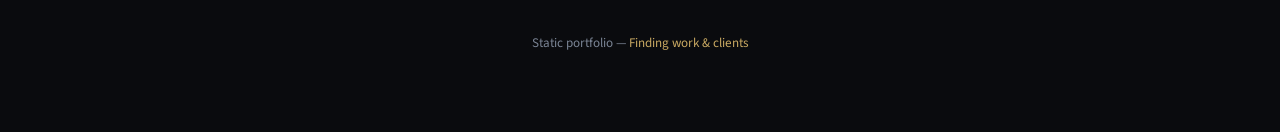
==== commit 82456f03: "Add LeadGen platform work to portfolio" ====
--- a/index.html
+++ b/index.html
@@ -3,7 +3,11 @@
 <head>
   <meta charset="UTF-8" />
   <meta name="viewport" content="width=device-width, initial-scale=1" />
-  <meta name="description" content="Business Analyst & AI Automation Specialist — workflow automation, systems integration, NSW Australia." />
+  <meta name="description" content="Business Analyst & AI Automation Specialist — LeadGenBud, LeadGenScrap, data collection, SQL, APIs, MCP, Laravel, Jira, and delivery governance." />
+  <meta property="og:title" content="Roman Lucian — Business Analyst &amp; AI Automation" />
+  <meta property="og:description" content="LeadGenBud and LeadGenScrap product work: data collection, SQL/MySQL, APIs, webhooks, MCP, Laravel, Jira, review gates, security, and GitHub Actions." />
+  <meta property="og:type" content="website" />
+  <meta property="og:url" content="https://portefolio-3ooy.onrender.com/" />
   <title>Business Analyst &amp; AI Automation Specialist — Portfolio</title>
   <link rel="preconnect" href="https://fonts.googleapis.com" />
   <link rel="preconnect" href="https://fonts.gstatic.com" crossorigin />
@@ -39,15 +43,16 @@
       <div class="hero-inner">
         <p class="hero-eyebrow">Independent consultant</p>
         <h1 id="hero-title">Business Analyst &amp; AI Automation Specialist</h1>
-        <p class="hero-role">End-to-end systems, workflow automation, and adoption-focused delivery.</p>
+        <p class="hero-role">Product-minded systems operator across LeadGenBud and LeadGenScrap: data, automation, Laravel, APIs, MCP tooling, and review-led delivery.</p>
         <div class="hero-meta">
           <span>Normanhurst 2077, NSW</span>
           <span>Australian citizen</span>
         </div>
         <div class="hero-actions">
           <span class="status-pill">Available immediately</span>
-          <!-- Replace mailto with your professional email -->
-          <a class="btn btn-primary" href="mailto:contact@example.com">Professional inquiries</a>
+          <a class="btn btn-primary" href="mailto:romanlucian@proton.me">Professional inquiries</a>
+          <a class="btn btn-ghost" href="https://github.com/Bumblebeezzz" target="_blank" rel="noopener noreferrer">GitHub</a>
+          <a class="btn btn-ghost" href="https://www.leadgenbud.com/" target="_blank" rel="noopener noreferrer">LeadGenBud</a>
           <a class="btn btn-ghost" href="guide.html">Work &amp; clients</a>
         </div>
       </div>
@@ -60,10 +65,75 @@
       </div>
       <div class="prose">
         <p>
-          Results-driven Business Analyst and Automation Specialist with over ten years of independent consulting experience designing end-to-end business systems, building workflow automations, and translating complex operational problems into practical, scalable solutions. A hybrid profile combining analytical depth with hands-on technical execution — moving between stakeholder discovery, process design, automation build, and user adoption.
-        </p>
-        <p>
-          Hands-on practitioner with n8n, Python, REST APIs, Google Apps Script, and LLM-assisted tooling. Recognised for clear technical documentation, structured requirements gathering, and ensuring every automation launched is actually used. Systematic, detail-oriented delivery across multi-stakeholder environments and high-stakes project work.
+          Results-driven Business Analyst and Automation Specialist with over ten years of independent consulting experience designing end-to-end business systems, building workflow automations, and translating complex operational problems into practical, scalable solutions. A hybrid profile combining analytical depth with hands-on technical execution — moving between stakeholder discovery, product thinking, data workflows, automation build, review gates, and user adoption.
+        </p>
+        <p>
+          Hands-on practitioner with n8n, Python, REST APIs, Google Apps Script, Laravel/PHP, SQL/MySQL, GitHub Actions, and LLM-assisted tooling. Recent work spans LeadGenBud, a client-facing lead generation platform, and LeadGenScrap, an internal prospecting/data-quality platform. I bring distance, determination, and strong analytical judgment: when a workflow is blocked, I investigate logs, queues, schemas, providers, review output, and user impact before choosing the next move.
+        </p>
+        <p>
+          My strength is not only building; it is stepping back, seeing the system, adapting quickly, and finding workable solutions outside the obvious path while keeping evidence, security, and business outcomes in view.
+        </p>
+      </div>
+    </section>
+
+    <section class="section feature-section" aria-labelledby="lead-platforms-heading">
+      <div class="section-head">
+        <h2 id="lead-platforms-heading">Lead platform work</h2>
+        <div class="section-line" aria-hidden="true"></div>
+      </div>
+      <div class="feature-panel feature-grid">
+        <div>
+          <span class="card-kicker">Client-facing product</span>
+          <h3>LeadGenBud</h3>
+          <p>
+            Product and delivery work across a lead generation platform: onboarding, pricing and CTA clarity, dashboard usability, provider-readiness checks, Laravel route/controller validation, Jira-backed execution, and safer automation workflows for repeatable growth operations.
+          </p>
+          <ul class="check-list compact-list">
+            <li><strong>Product:</strong> conversion paths, trust copy, mobile UX, dashboard clarity, and client-facing flow review.</li>
+            <li><strong>Engineering:</strong> Laravel/PHP, SQL-backed app checks, route validation, provider guardrails, and deployment evidence.</li>
+            <li><strong>Governance:</strong> Atlassian Jira, PR-sized delivery, ReviewBud/OpenOps ReviewNet style review, security-aware reporting, and GitHub Actions checks.</li>
+          </ul>
+        </div>
+        <div>
+          <span class="card-kicker">Internal data platform</span>
+          <h3>LeadGenScrap</h3>
+          <p>
+            Operational work around online data collection, enrichment, dedupe, quality gates, queue visibility, safe scraping, exports, and single-instance discipline for the internal prospecting stack.
+          </p>
+          <ul class="check-list compact-list">
+            <li><strong>Data:</strong> SQL/schema inspection, quality tiers, dedupe logic, export readiness, and record validation.</li>
+            <li><strong>Collection:</strong> online data capture workflows, queue/worker monitoring, failed-job triage, and adaptive discovery checks.</li>
+            <li><strong>Integrations:</strong> APIs, webhooks, MCP tooling, Vapi readiness checks under safety gates, and evidence-based runtime diagnostics.</li>
+          </ul>
+        </div>
+      </div>
+      <div class="feature-actions">
+        <a class="btn btn-primary" href="https://www.leadgenbud.com/" target="_blank" rel="noopener noreferrer">View LeadGenBud</a>
+        <a class="btn btn-ghost" href="https://scrap.leadgenbud.com/" target="_blank" rel="noopener noreferrer">LeadGenScrap</a>
+        <a class="btn btn-ghost" href="https://github.com/Bumblebeezzz" target="_blank" rel="noopener noreferrer">GitHub work</a>
+      </div>
+    </section>
+
+    <section class="section" aria-labelledby="trajectory-heading">
+      <div class="section-head">
+        <h2 id="trajectory-heading">Career trajectory</h2>
+        <div class="section-line" aria-hidden="true"></div>
+      </div>
+      <div class="prose">
+        <p>
+          <strong>2014 — present · Consulting &amp; delivery.</strong> Started as an independent consultant: discovery, As-Is / To-Be processes, automation for finance, operations, reporting, and communications — always with documentation and adoption, not “drop and run” scripts.
+        </p>
+        <p>
+          <strong>Growth &amp; lead systems (AU).</strong> Built and scaled founder-led digital work: <strong>LeadGenBud</strong> (lead generation product, onboarding, trust and conversion workflows), <strong>LeadGenScrap</strong> (internal data collection, enrichment, dedupe and quality operations), <strong>Earthstralia</strong> (web presence, performance marketing, operational rhythm), and <strong>Lead Gen Tax</strong> (B2B lead systems for the Australian accounting ecosystem, integrations with practice workflows).
+        </p>
+        <p>
+          <strong>2019 — present · Independent Projects.</strong> Long-running <strong>Solutions Developer</strong> track: bespoke builds, APIs, and orchestration across client and internal initiatives — same engineering discipline as later product work.
+        </p>
+        <p>
+          <strong>2021 — present · Tradeasy.me.</strong> Founder &amp; operator of a trading-focused web product: end-to-end UX responsibility, Python and Google Apps Script for reporting and ops, API integrations, and continuous reduction of manual overhead.
+        </p>
+        <p>
+          <strong>Sacred Arithmetic (ongoing).</strong> A parallel line of work: structured educational content and intellectual depth on the web — curriculum-style organisation, long-form material, and delivery as a content platform (not a generic blog). Complements the technical stack with proof of sustained authoring and information architecture.
         </p>
       </div>
     </section>
@@ -83,6 +153,8 @@
         <li><strong>Strategy + execution:</strong> moves from discovery and roadmap design to implementation, adoption, and measurable value.</li>
         <li><strong>Client-facing technical translator:</strong> bridges executive priorities and technical delivery across cross-functional teams.</li>
         <li><strong>Automation and AI delivery discipline:</strong> ships reusable assets, documentation, and onboarding resources that sustain long-term usage.</li>
+        <li><strong>Determined problem solver:</strong> keeps digging through logs, data, tickets, code paths, and external constraints until the real next action is visible.</li>
+        <li><strong>Adaptive operator:</strong> changes approach quickly when evidence shows a better path, while keeping delivery controlled and reversible.</li>
       </ul>
       <div class="prose" style="margin-top: 0.95rem;">
         <p>
@@ -100,6 +172,12 @@
         <span class="tag">Workflow automation — n8n, Zapier, Make, Google Apps Script, Python</span>
         <span class="tag">Process design — As-Is / To-Be, bottleneck analysis, optimisation</span>
         <span class="tag">Systems integration — REST APIs, webhooks, JSON, OAuth, multi-tool pipelines</span>
+        <span class="tag">Online data collection — scraping workflows, queue monitoring, dedupe, enrichment</span>
+        <span class="tag">SQL &amp; databases — MySQL, SQLite, schema inspection, data-quality checks</span>
+        <span class="tag">Laravel/PHP — routes, controllers, artisan checks, provider-readiness validation</span>
+        <span class="tag">MCP tooling — agent connectors, runtime status checks, safety-gated integrations</span>
+        <span class="tag">Delivery governance — Atlassian Jira, PR review, ReviewBud, security notes</span>
+        <span class="tag">CI/CD — GitHub Actions, Render, Hostinger/VPS deployment evidence</span>
         <span class="tag">AI &amp; LLM tooling — prompt engineering, LLM workflows, tool selection</span>
         <span class="tag">Technical documentation — PRDs, how-to guides, test cases, user tutorials</span>
         <span class="tag">Sprint &amp; backlog — prioritisation, milestones, risk flagging</span>
@@ -123,6 +201,8 @@
             <li>Designed and built end-to-end workflow automations using n8n, Python, and Google Apps Script — replacing manual processes with reliable pipelines across finance, operations, communications, and reporting.</li>
             <li>Ran process discovery with cross-functional stakeholders; produced As-Is and To-Be maps identifying bottlenecks and automation opportunities.</li>
             <li>Integrated SaaS and internal systems via REST APIs, webhooks, and JSON — unifying CRMs, spreadsheets, databases, and communication tools.</li>
+            <li>Worked across SQL/MySQL/SQLite data surfaces: schema inspection, record validation, dedupe logic, export readiness, and evidence-based data-quality checks.</li>
+            <li>Used MCP-style tool connectors and agent workflows to inspect Jira, GitHub, browser state, runtime status, review output, and operational evidence from one delivery loop.</li>
             <li>Authored PRDs, test cases, and specifications bridging business needs and technical implementation.</li>
             <li>Delivered how-to guides and tutorials for every launch so non-technical users could operate and report issues independently.</li>
             <li>Facilitated training and feedback loops to drive adoption of new tools and workflows.</li>
@@ -139,12 +219,33 @@
           </ul>
         </div>
         <div class="timeline-block">
+          <h3 class="timeline-title">LeadGenBud &amp; LeadGenScrap — product, data &amp; operations</h3>
+          <p class="timeline-meta">Recent platform work · Lead generation, prospecting data, Laravel/PHP, SQL, Jira, CI/CD</p>
+          <ul>
+            <li>Improved LeadGenBud product surfaces with attention to conversion, trust, pricing clarity, onboarding, mobile UX, and dashboard readability.</li>
+            <li>Worked with Laravel/PHP application flows, artisan checks, route/controller validation, provider-readiness gates, and safe-mode/test-mode proof before risky operations.</li>
+            <li>Supported LeadGenScrap operational workflows for online data collection, enrichment, dedupe, primary/secondary quality tiers, queue visibility, and export readiness.</li>
+            <li>Investigated blocked or low-yield states through worker logs, failed jobs, schemas, queues, registered commands, provider status, and runtime evidence before recommending a pivot.</li>
+            <li>Used Atlassian Jira for ticket lifecycle, scope/evidence updates, and status accuracy; used PR review, ReviewBud/OpenOps ReviewNet style gates, security-aware notes, and GitHub Actions evidence for delivery control.</li>
+          </ul>
+        </div>
+        <div class="timeline-block">
           <h3 class="timeline-title">Founder &amp; Operator — Tradeasy.me</h3>
-          <p class="timeline-meta">2021 — Present · Hornsby, NSW · Online</p>
-          <ul>
+          <p class="timeline-meta">2021 — Present · Hornsby, NSW · Online · <a href="https://tradeasy.me/" target="_blank" rel="noopener noreferrer">tradeasy.me</a></p>
+          <ul>
+            <li>Designed and shipped a trading-focused web product: user flows, reliability, and iterative improvement without a large product team.</li>
             <li>Implemented automated operational systems with Python, Google Apps Script, and API integrations for reporting, tracking, and customer communications.</li>
-            <li>Built structured data pipelines and internal documentation for timely operational decisions.</li>
-            <li>Identified recurring inefficiencies and automated manual workflows to reduce overhead.</li>
+            <li>Built structured data pipelines and internal runbooks so operational decisions stay fast and auditable.</li>
+            <li>Reduced recurring manual work through targeted automation (notifications, reconciliation-style tasks, and integration glue).</li>
+          </ul>
+        </div>
+        <div class="timeline-block">
+          <h3 class="timeline-title">Sacred Arithmetic — education &amp; structured content</h3>
+          <p class="timeline-meta">Ongoing · Online · <a href="https://sacredarithmetic.com/index.html" target="_blank" rel="noopener noreferrer">sacredarithmetic.com</a></p>
+          <ul>
+            <li>Developed a long-form, curriculum-style body of work: conceptual structure, progression of ideas, and web-native presentation.</li>
+            <li>Owned information architecture and publishing workflow for complex material — complementary to enterprise documentation and PRD-style clarity.</li>
+            <li>Used modern tooling where appropriate to accelerate drafting and refactoring of content while keeping editorial quality under human control.</li>
           </ul>
         </div>
       </div>
@@ -157,11 +258,23 @@
       </div>
       <p class="prose" style="margin-bottom: 1.25rem;">Public sites and systems representative of lead generation, product, and conceptual work.</p>
       <div class="cards cols-3">
+        <a class="card card-featured" href="https://www.leadgenbud.com/" target="_blank" rel="noopener noreferrer">
+          <span class="card-kicker">Lead generation</span>
+          <div class="card-title">LeadGenBud</div>
+          <div class="card-url">leadgenbud.com</div>
+          <p class="card-desc">Client-facing lead generation product work: onboarding, pricing clarity, CTA flow, dashboard clarity, and safe automation operations.</p>
+        </a>
+        <a class="card card-featured" href="https://scrap.leadgenbud.com/" target="_blank" rel="noopener noreferrer">
+          <span class="card-kicker">Data operations</span>
+          <div class="card-title">LeadGenScrap</div>
+          <div class="card-url">scrap.leadgenbud.com</div>
+          <p class="card-desc">Internal prospecting stack: online data collection, enrichment, dedupe, SQL/data-quality checks, MCP/API/webhook readiness, and queue visibility.</p>
+        </a>
         <a class="card" href="https://tradeasy.me/" target="_blank" rel="noopener noreferrer">
           <span class="card-kicker">Product</span>
           <div class="card-title">Tradeasy</div>
           <div class="card-url">tradeasy.me</div>
-          <p class="card-desc">Trading-focused web product and user experience.</p>
+          <p class="card-desc">Founder-led product since 2021: trading UX, ops automation (Python, Apps Script), APIs, reporting.</p>
         </a>
         <a class="card" href="https://sacredquantumalignment.com/" target="_blank" rel="noopener noreferrer">
           <span class="card-kicker">Presence</span>
@@ -185,7 +298,7 @@
           <span class="card-kicker">Education</span>
           <div class="card-title">Sacred Arithmetic</div>
           <div class="card-url">sacredarithmetic.com</div>
-          <p class="card-desc">Conceptual structure and educational content.</p>
+          <p class="card-desc">Structured curriculum, long-form teaching, and web delivery — intellectual property as a platform.</p>
         </a>
       </div>
     </section>
@@ -202,6 +315,16 @@
         <span class="tag">Webhooks</span>
         <span class="tag">Google Apps Script</span>
         <span class="tag">SQL</span>
+        <span class="tag">MySQL</span>
+        <span class="tag">SQLite</span>
+        <span class="tag">Laravel</span>
+        <span class="tag">PHP</span>
+        <span class="tag">MCP</span>
+        <span class="tag">Atlassian Jira</span>
+        <span class="tag">ReviewBud</span>
+        <span class="tag">GitHub Actions</span>
+        <span class="tag">Security review</span>
+        <span class="tag">Playwright</span>
         <span class="tag">Node.js</span>
         <span class="tag">Docker</span>
         <span class="tag">JSON</span>
@@ -238,7 +361,7 @@
     </section>
 
     <p class="note">
-      This page is a static portfolio; project links open in a new tab. Replace the email placeholder in the source before publishing if you use a public repository.
+      Static portfolio — project links open in a new tab. Contact: romanlucian@proton.me
     </p>
 
     <footer class="site-footer">
--- a/static/style.css
+++ b/static/style.css
@@ -4,6 +4,7 @@
   --bg: #0a0b0e;
   --bg-elevated: #101218;
   --surface: #141821;
+  --surface-strong: #181e2a;
   --surface-hover: #1a2230;
   --border: rgba(255, 255, 255, 0.08);
   --border-strong: rgba(255, 255, 255, 0.14);
@@ -11,6 +12,7 @@
   --text-secondary: #a8b0c0;
   --muted: #7a8494;
   --accent: #c9a962;
+  --accent-2: #6fb7c8;
   --accent-soft: rgba(201, 169, 98, 0.12);
   --accent-glow: rgba(201, 169, 98, 0.25);
   --line: linear-gradient(90deg, transparent, var(--accent), transparent);
@@ -22,6 +24,7 @@
   --bg: #f7f5f0;
   --bg-elevated: #ffffff;
   --surface: #ffffff;
+  --surface-strong: #fbfaf7;
   --surface-hover: #faf8f4;
   --border: rgba(20, 24, 32, 0.08);
   --border-strong: rgba(20, 24, 32, 0.14);
@@ -29,6 +32,7 @@
   --text-secondary: #4a5060;
   --muted: #6b7280;
   --accent: #8b6914;
+  --accent-2: #256f7f;
   --accent-soft: rgba(139, 105, 20, 0.1);
   --accent-glow: rgba(139, 105, 20, 0.2);
   --line: linear-gradient(90deg, transparent, var(--accent), transparent);
@@ -173,7 +177,7 @@
 }
 
 .hero-inner {
-  max-width: 720px;
+  max-width: 800px;
 }
 
 .hero-eyebrow {
@@ -195,7 +199,7 @@
 }
 
 .hero-role {
-  font-size: 1.125rem;
+  font-size: clamp(1.1rem, 2vw, 1.28rem);
   color: var(--text-secondary);
   font-weight: 500;
   margin: 0 0 1.25rem;
@@ -291,6 +295,10 @@
   margin-bottom: 3rem;
 }
 
+.feature-section {
+  margin-top: -0.5rem;
+}
+
 .section-head {
   display: flex;
   align-items: baseline;
@@ -329,6 +337,49 @@
 
 .prose p:last-child {
   margin-bottom: 0;
+}
+
+.feature-panel {
+  display: grid;
+  gap: 1.25rem;
+  padding: clamp(1.25rem, 3vw, 1.8rem);
+  border: 1px solid var(--border-strong);
+  border-radius: 10px;
+  background:
+    linear-gradient(135deg, var(--accent-soft), transparent 42%),
+    linear-gradient(180deg, var(--surface-strong), var(--surface));
+  box-shadow: var(--shadow);
+}
+
+.feature-grid {
+  grid-template-columns: 1fr;
+}
+
+@media (min-width: 820px) {
+  .feature-grid {
+    grid-template-columns: repeat(2, minmax(0, 1fr));
+  }
+}
+
+.feature-panel h3 {
+  font-family: "Cormorant Garamond", Georgia, serif;
+  font-size: clamp(1.55rem, 3vw, 2rem);
+  line-height: 1.1;
+  font-weight: 600;
+  margin: 0.15rem 0 0.6rem;
+}
+
+.feature-panel p {
+  max-width: 72ch;
+  margin: 0;
+  color: var(--text-secondary);
+}
+
+.feature-actions {
+  display: flex;
+  flex-wrap: wrap;
+  gap: 0.75rem;
+  margin-top: 1rem;
 }
 
 /* Capability tags */
@@ -430,6 +481,14 @@
   font-size: 0.92rem;
 }
 
+.compact-list {
+  margin-top: 1rem;
+}
+
+.compact-list li {
+  font-size: 0.88rem;
+}
+
 .check-list li::before {
   content: "";
   position: absolute;
@@ -464,17 +523,30 @@
   display: block;
   background: var(--surface);
   border: 1px solid var(--border);
-  border-radius: 10px;
+  border-radius: 8px;
   padding: 1.35rem 1.4rem;
   text-decoration: none;
   color: inherit;
-  transition: border-color 0.25s, box-shadow 0.25s, transform 0.25s;
+  min-height: 100%;
+  transition: background 0.25s, border-color 0.25s, box-shadow 0.25s, transform 0.25s;
 }
 
 .card:hover {
   border-color: var(--border-strong);
+  background: var(--surface-hover);
   box-shadow: var(--shadow);
   transform: translateY(-3px);
+}
+
+.card-featured {
+  border-color: color-mix(in srgb, var(--accent) 40%, var(--border));
+  background:
+    linear-gradient(155deg, var(--accent-soft), transparent 55%),
+    var(--surface);
+}
+
+.card-featured .card-title {
+  color: var(--accent);
 }
 
 .card-kicker {
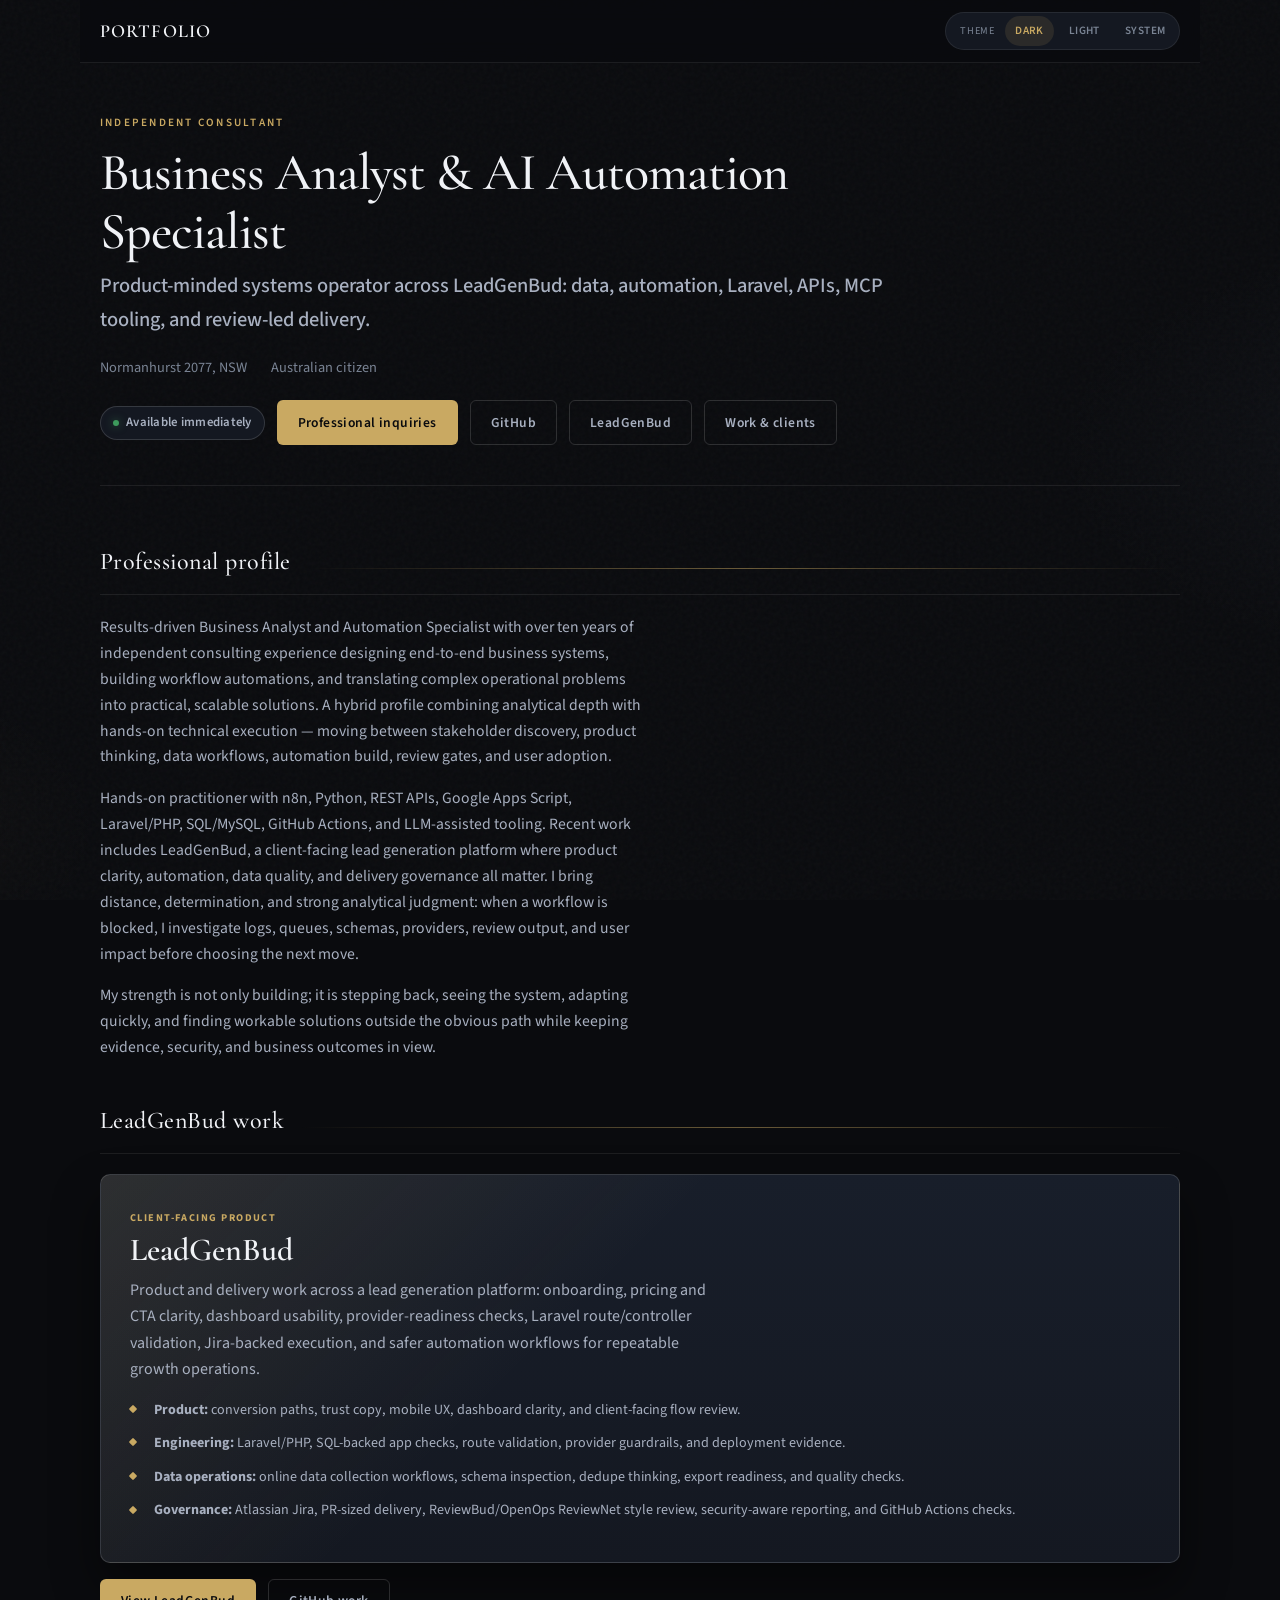
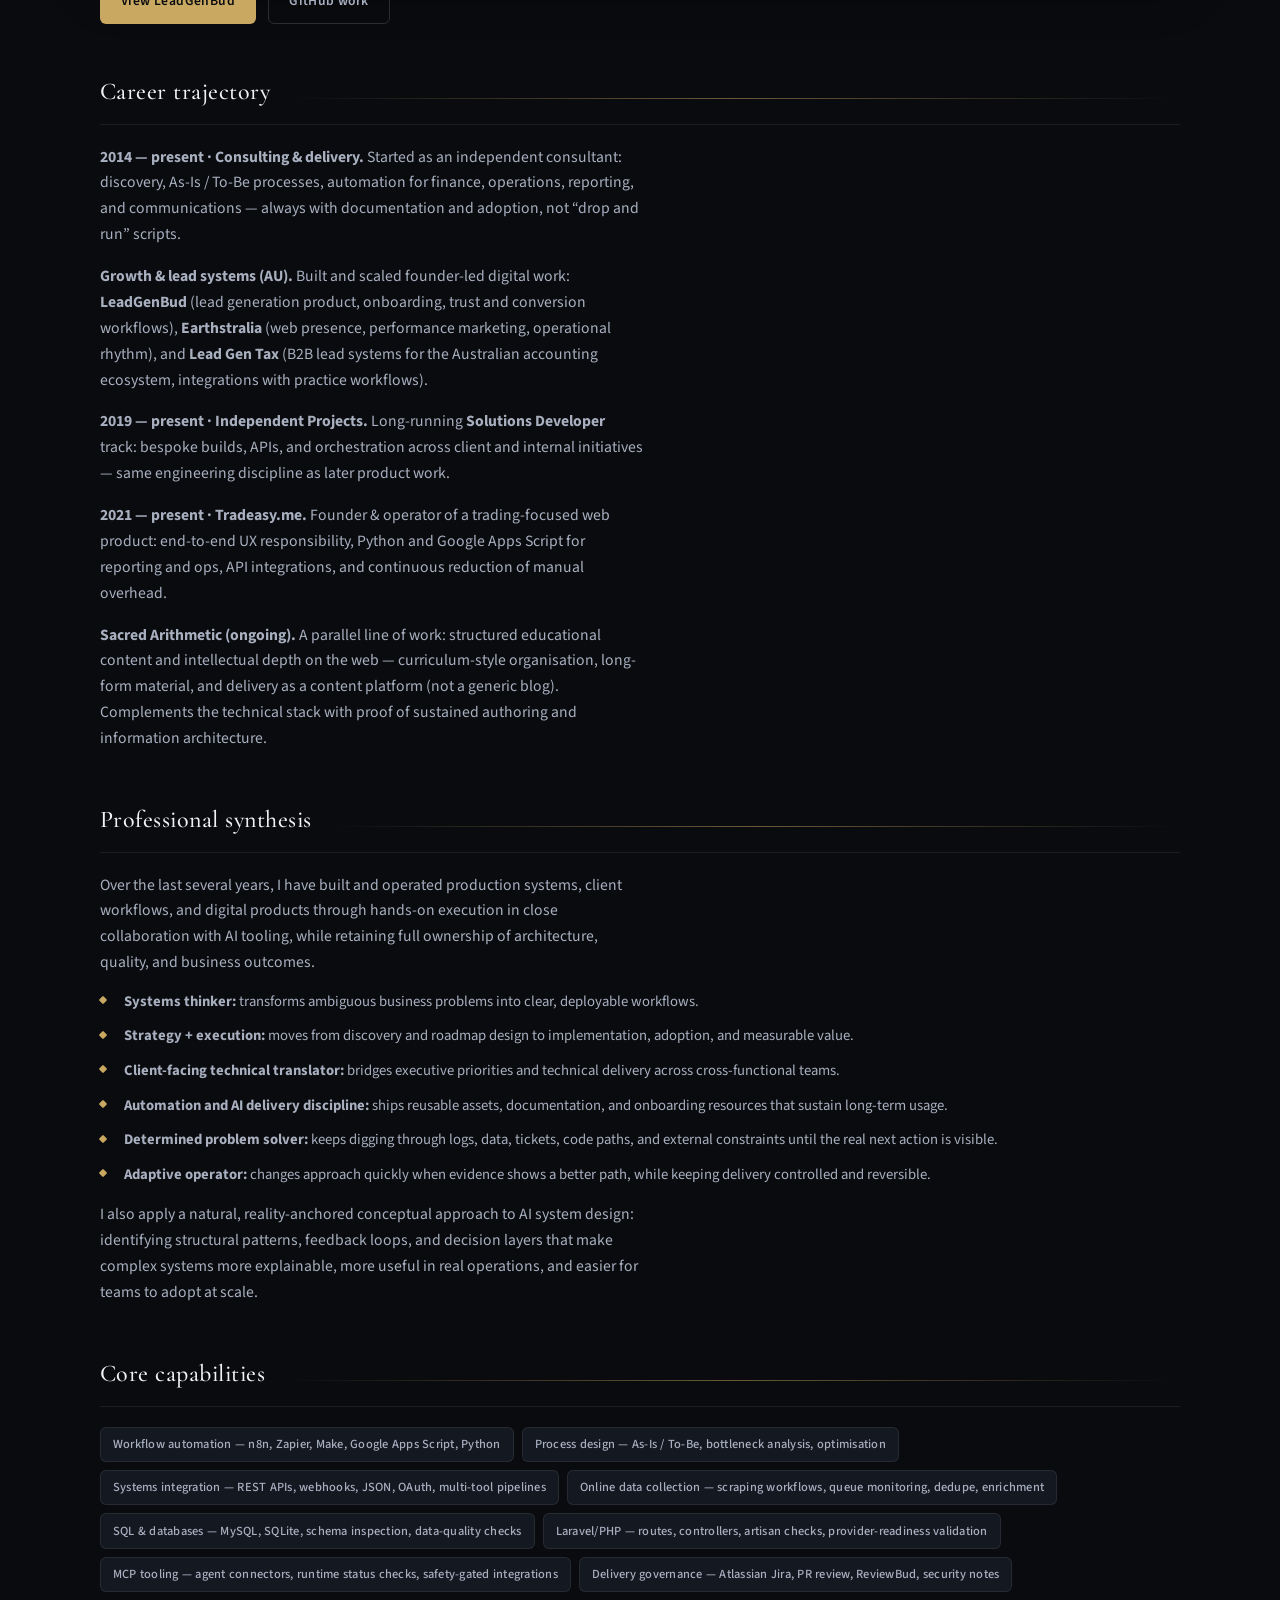
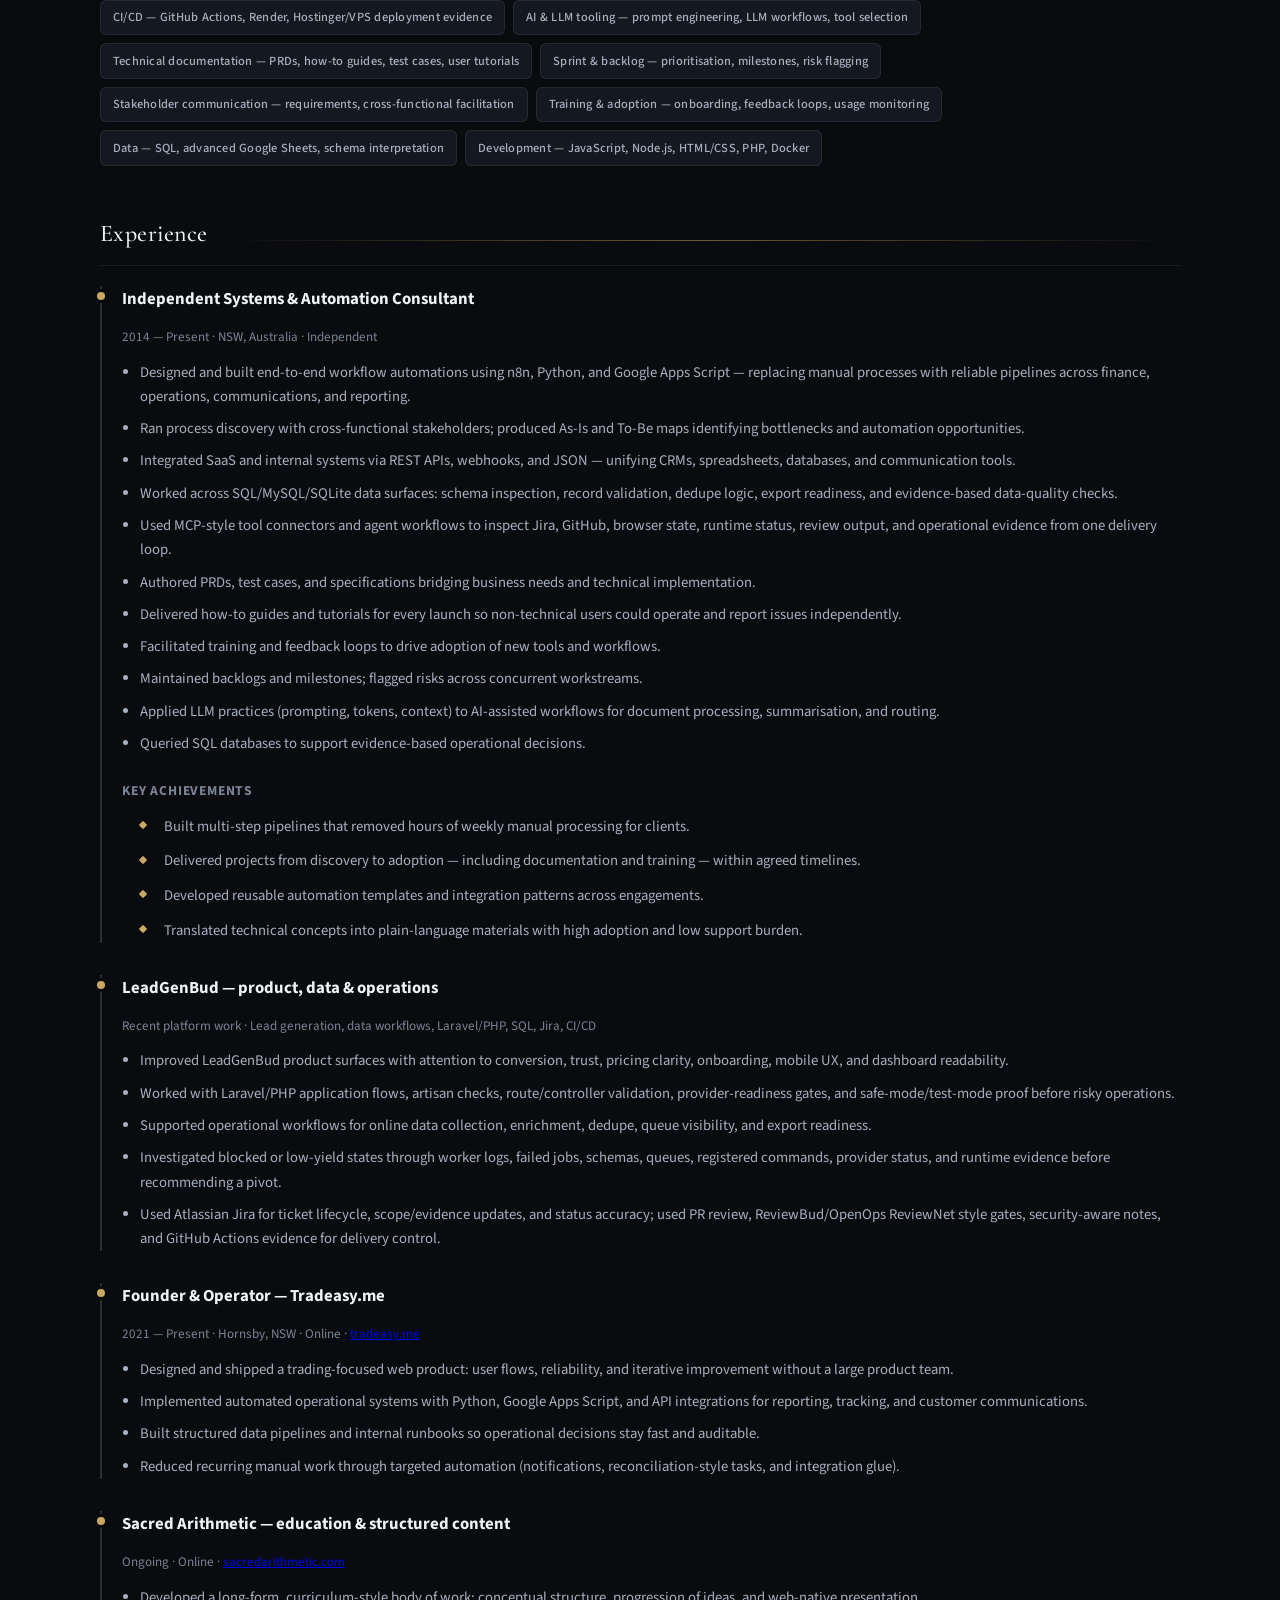
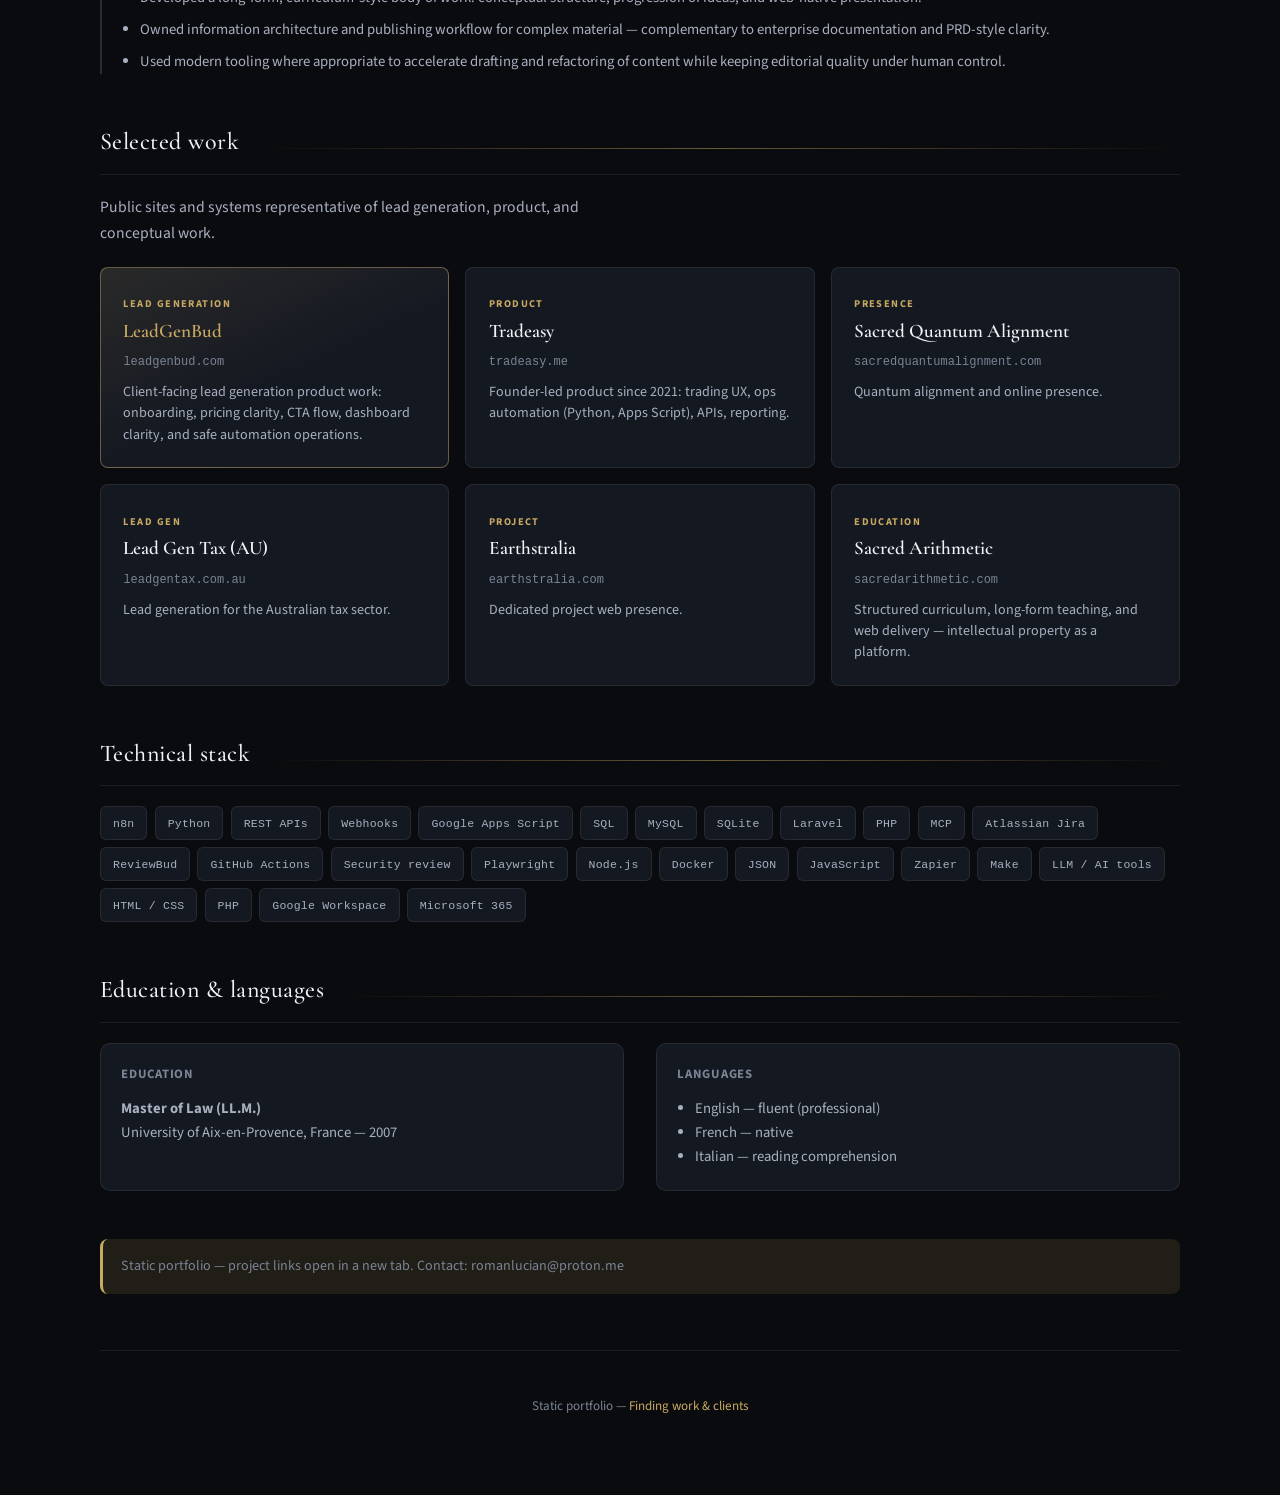
==== commit 3fd539d4: "Remove LeadGenScrap portfolio references" ====
--- a/index.html
+++ b/index.html
@@ -3,9 +3,9 @@
 <head>
   <meta charset="UTF-8" />
   <meta name="viewport" content="width=device-width, initial-scale=1" />
-  <meta name="description" content="Business Analyst & AI Automation Specialist — LeadGenBud, LeadGenScrap, data collection, SQL, APIs, MCP, Laravel, Jira, and delivery governance." />
+  <meta name="description" content="Business Analyst & AI Automation Specialist — LeadGenBud, data collection, SQL, APIs, MCP, Laravel, Jira, and delivery governance." />
   <meta property="og:title" content="Roman Lucian — Business Analyst &amp; AI Automation" />
-  <meta property="og:description" content="LeadGenBud and LeadGenScrap product work: data collection, SQL/MySQL, APIs, webhooks, MCP, Laravel, Jira, review gates, security, and GitHub Actions." />
+  <meta property="og:description" content="LeadGenBud product work plus data collection, SQL/MySQL, APIs, webhooks, MCP, Laravel, Jira, review gates, security, and GitHub Actions." />
   <meta property="og:type" content="website" />
   <meta property="og:url" content="https://portefolio-3ooy.onrender.com/" />
   <title>Business Analyst &amp; AI Automation Specialist — Portfolio</title>
@@ -43,7 +43,7 @@
       <div class="hero-inner">
         <p class="hero-eyebrow">Independent consultant</p>
         <h1 id="hero-title">Business Analyst &amp; AI Automation Specialist</h1>
-        <p class="hero-role">Product-minded systems operator across LeadGenBud and LeadGenScrap: data, automation, Laravel, APIs, MCP tooling, and review-led delivery.</p>
+        <p class="hero-role">Product-minded systems operator across LeadGenBud: data, automation, Laravel, APIs, MCP tooling, and review-led delivery.</p>
         <div class="hero-meta">
           <span>Normanhurst 2077, NSW</span>
           <span>Australian citizen</span>
@@ -68,7 +68,7 @@
           Results-driven Business Analyst and Automation Specialist with over ten years of independent consulting experience designing end-to-end business systems, building workflow automations, and translating complex operational problems into practical, scalable solutions. A hybrid profile combining analytical depth with hands-on technical execution — moving between stakeholder discovery, product thinking, data workflows, automation build, review gates, and user adoption.
         </p>
         <p>
-          Hands-on practitioner with n8n, Python, REST APIs, Google Apps Script, Laravel/PHP, SQL/MySQL, GitHub Actions, and LLM-assisted tooling. Recent work spans LeadGenBud, a client-facing lead generation platform, and LeadGenScrap, an internal prospecting/data-quality platform. I bring distance, determination, and strong analytical judgment: when a workflow is blocked, I investigate logs, queues, schemas, providers, review output, and user impact before choosing the next move.
+          Hands-on practitioner with n8n, Python, REST APIs, Google Apps Script, Laravel/PHP, SQL/MySQL, GitHub Actions, and LLM-assisted tooling. Recent work includes LeadGenBud, a client-facing lead generation platform where product clarity, automation, data quality, and delivery governance all matter. I bring distance, determination, and strong analytical judgment: when a workflow is blocked, I investigate logs, queues, schemas, providers, review output, and user impact before choosing the next move.
         </p>
         <p>
           My strength is not only building; it is stepping back, seeing the system, adapting quickly, and finding workable solutions outside the obvious path while keeping evidence, security, and business outcomes in view.
@@ -78,10 +78,10 @@
 
     <section class="section feature-section" aria-labelledby="lead-platforms-heading">
       <div class="section-head">
-        <h2 id="lead-platforms-heading">Lead platform work</h2>
-        <div class="section-line" aria-hidden="true"></div>
-      </div>
-      <div class="feature-panel feature-grid">
+        <h2 id="lead-platforms-heading">LeadGenBud work</h2>
+        <div class="section-line" aria-hidden="true"></div>
+      </div>
+      <div class="feature-panel">
         <div>
           <span class="card-kicker">Client-facing product</span>
           <h3>LeadGenBud</h3>
@@ -91,25 +91,13 @@
           <ul class="check-list compact-list">
             <li><strong>Product:</strong> conversion paths, trust copy, mobile UX, dashboard clarity, and client-facing flow review.</li>
             <li><strong>Engineering:</strong> Laravel/PHP, SQL-backed app checks, route validation, provider guardrails, and deployment evidence.</li>
+            <li><strong>Data operations:</strong> online data collection workflows, schema inspection, dedupe thinking, export readiness, and quality checks.</li>
             <li><strong>Governance:</strong> Atlassian Jira, PR-sized delivery, ReviewBud/OpenOps ReviewNet style review, security-aware reporting, and GitHub Actions checks.</li>
-          </ul>
-        </div>
-        <div>
-          <span class="card-kicker">Internal data platform</span>
-          <h3>LeadGenScrap</h3>
-          <p>
-            Operational work around online data collection, enrichment, dedupe, quality gates, queue visibility, safe scraping, exports, and single-instance discipline for the internal prospecting stack.
-          </p>
-          <ul class="check-list compact-list">
-            <li><strong>Data:</strong> SQL/schema inspection, quality tiers, dedupe logic, export readiness, and record validation.</li>
-            <li><strong>Collection:</strong> online data capture workflows, queue/worker monitoring, failed-job triage, and adaptive discovery checks.</li>
-            <li><strong>Integrations:</strong> APIs, webhooks, MCP tooling, Vapi readiness checks under safety gates, and evidence-based runtime diagnostics.</li>
           </ul>
         </div>
       </div>
       <div class="feature-actions">
         <a class="btn btn-primary" href="https://www.leadgenbud.com/" target="_blank" rel="noopener noreferrer">View LeadGenBud</a>
-        <a class="btn btn-ghost" href="https://scrap.leadgenbud.com/" target="_blank" rel="noopener noreferrer">LeadGenScrap</a>
         <a class="btn btn-ghost" href="https://github.com/Bumblebeezzz" target="_blank" rel="noopener noreferrer">GitHub work</a>
       </div>
     </section>
@@ -124,7 +112,7 @@
           <strong>2014 — present · Consulting &amp; delivery.</strong> Started as an independent consultant: discovery, As-Is / To-Be processes, automation for finance, operations, reporting, and communications — always with documentation and adoption, not “drop and run” scripts.
         </p>
         <p>
-          <strong>Growth &amp; lead systems (AU).</strong> Built and scaled founder-led digital work: <strong>LeadGenBud</strong> (lead generation product, onboarding, trust and conversion workflows), <strong>LeadGenScrap</strong> (internal data collection, enrichment, dedupe and quality operations), <strong>Earthstralia</strong> (web presence, performance marketing, operational rhythm), and <strong>Lead Gen Tax</strong> (B2B lead systems for the Australian accounting ecosystem, integrations with practice workflows).
+          <strong>Growth &amp; lead systems (AU).</strong> Built and scaled founder-led digital work: <strong>LeadGenBud</strong> (lead generation product, onboarding, trust and conversion workflows), <strong>Earthstralia</strong> (web presence, performance marketing, operational rhythm), and <strong>Lead Gen Tax</strong> (B2B lead systems for the Australian accounting ecosystem, integrations with practice workflows).
         </p>
         <p>
           <strong>2019 — present · Independent Projects.</strong> Long-running <strong>Solutions Developer</strong> track: bespoke builds, APIs, and orchestration across client and internal initiatives — same engineering discipline as later product work.
@@ -219,12 +207,12 @@
           </ul>
         </div>
         <div class="timeline-block">
-          <h3 class="timeline-title">LeadGenBud &amp; LeadGenScrap — product, data &amp; operations</h3>
-          <p class="timeline-meta">Recent platform work · Lead generation, prospecting data, Laravel/PHP, SQL, Jira, CI/CD</p>
+          <h3 class="timeline-title">LeadGenBud — product, data &amp; operations</h3>
+          <p class="timeline-meta">Recent platform work · Lead generation, data workflows, Laravel/PHP, SQL, Jira, CI/CD</p>
           <ul>
             <li>Improved LeadGenBud product surfaces with attention to conversion, trust, pricing clarity, onboarding, mobile UX, and dashboard readability.</li>
             <li>Worked with Laravel/PHP application flows, artisan checks, route/controller validation, provider-readiness gates, and safe-mode/test-mode proof before risky operations.</li>
-            <li>Supported LeadGenScrap operational workflows for online data collection, enrichment, dedupe, primary/secondary quality tiers, queue visibility, and export readiness.</li>
+            <li>Supported operational workflows for online data collection, enrichment, dedupe, queue visibility, and export readiness.</li>
             <li>Investigated blocked or low-yield states through worker logs, failed jobs, schemas, queues, registered commands, provider status, and runtime evidence before recommending a pivot.</li>
             <li>Used Atlassian Jira for ticket lifecycle, scope/evidence updates, and status accuracy; used PR review, ReviewBud/OpenOps ReviewNet style gates, security-aware notes, and GitHub Actions evidence for delivery control.</li>
           </ul>
@@ -263,12 +251,6 @@
           <div class="card-title">LeadGenBud</div>
           <div class="card-url">leadgenbud.com</div>
           <p class="card-desc">Client-facing lead generation product work: onboarding, pricing clarity, CTA flow, dashboard clarity, and safe automation operations.</p>
-        </a>
-        <a class="card card-featured" href="https://scrap.leadgenbud.com/" target="_blank" rel="noopener noreferrer">
-          <span class="card-kicker">Data operations</span>
-          <div class="card-title">LeadGenScrap</div>
-          <div class="card-url">scrap.leadgenbud.com</div>
-          <p class="card-desc">Internal prospecting stack: online data collection, enrichment, dedupe, SQL/data-quality checks, MCP/API/webhook readiness, and queue visibility.</p>
         </a>
         <a class="card" href="https://tradeasy.me/" target="_blank" rel="noopener noreferrer">
           <span class="card-kicker">Product</span>
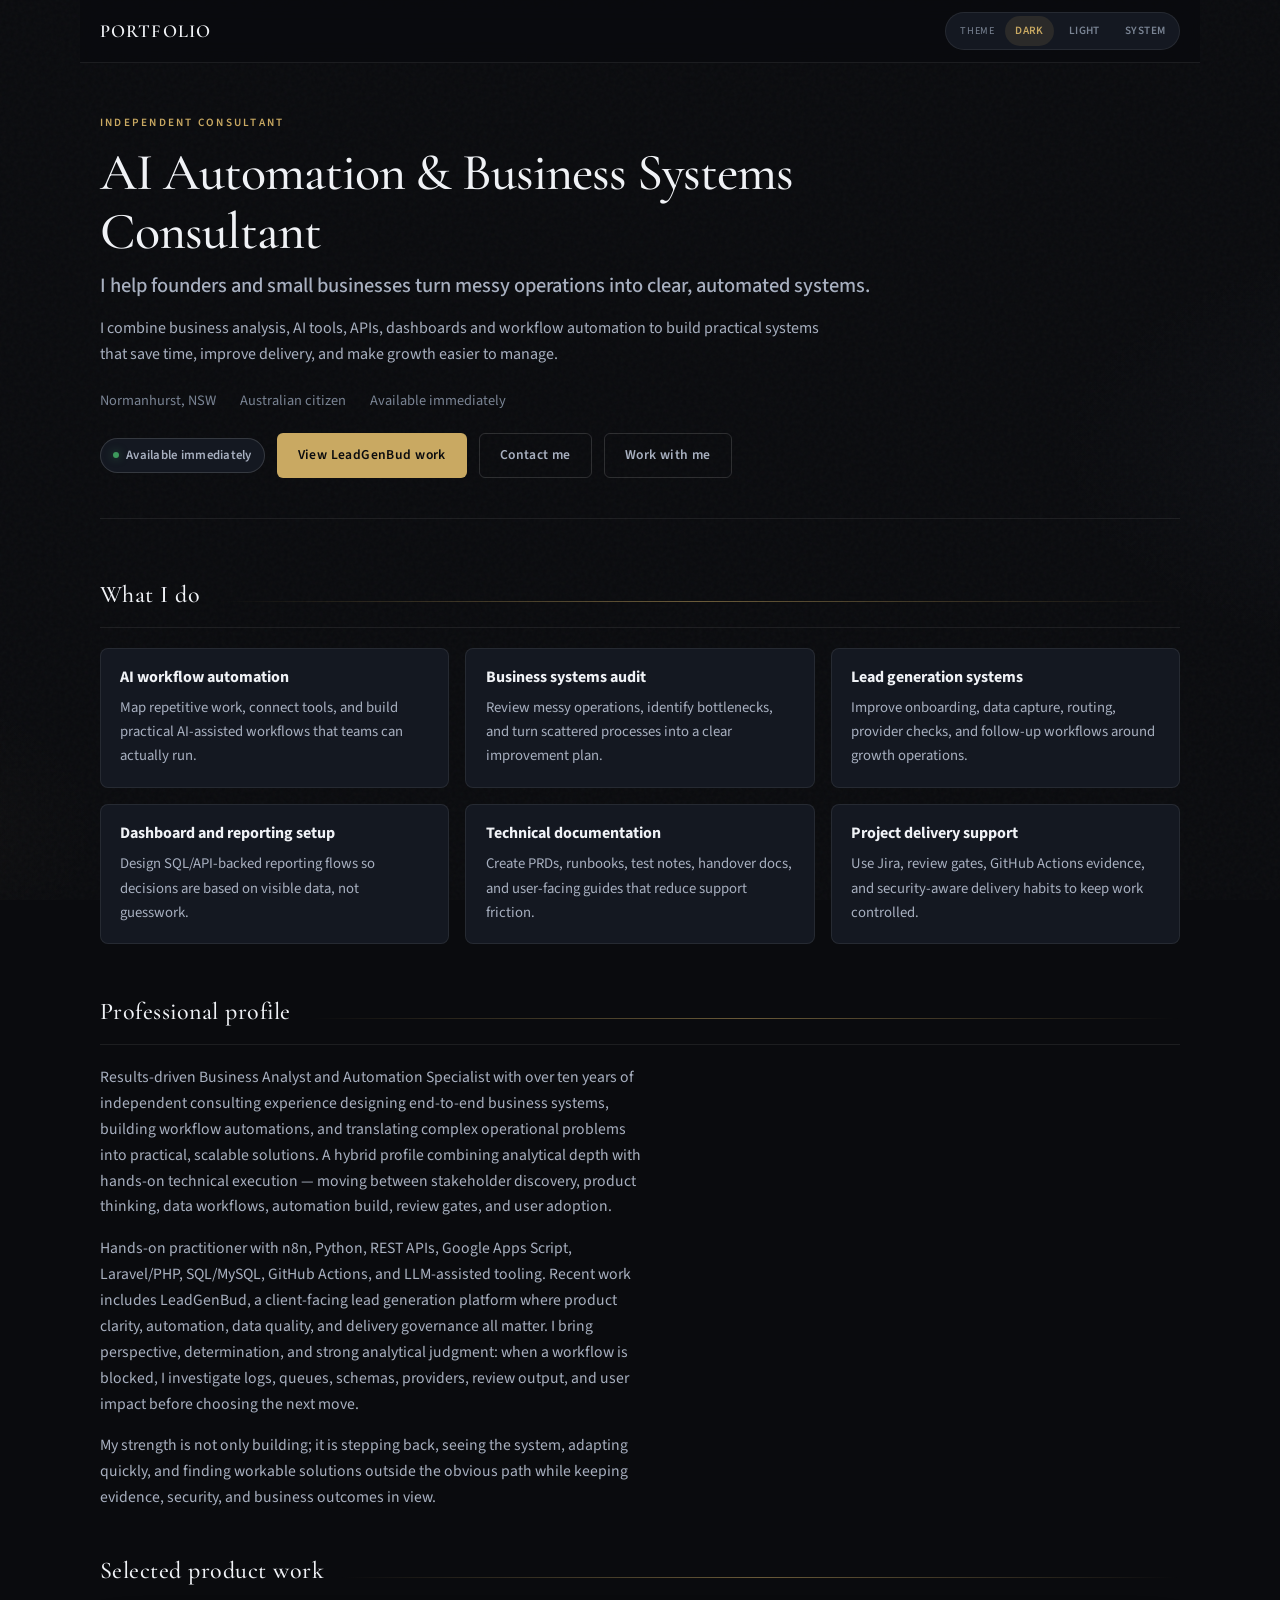
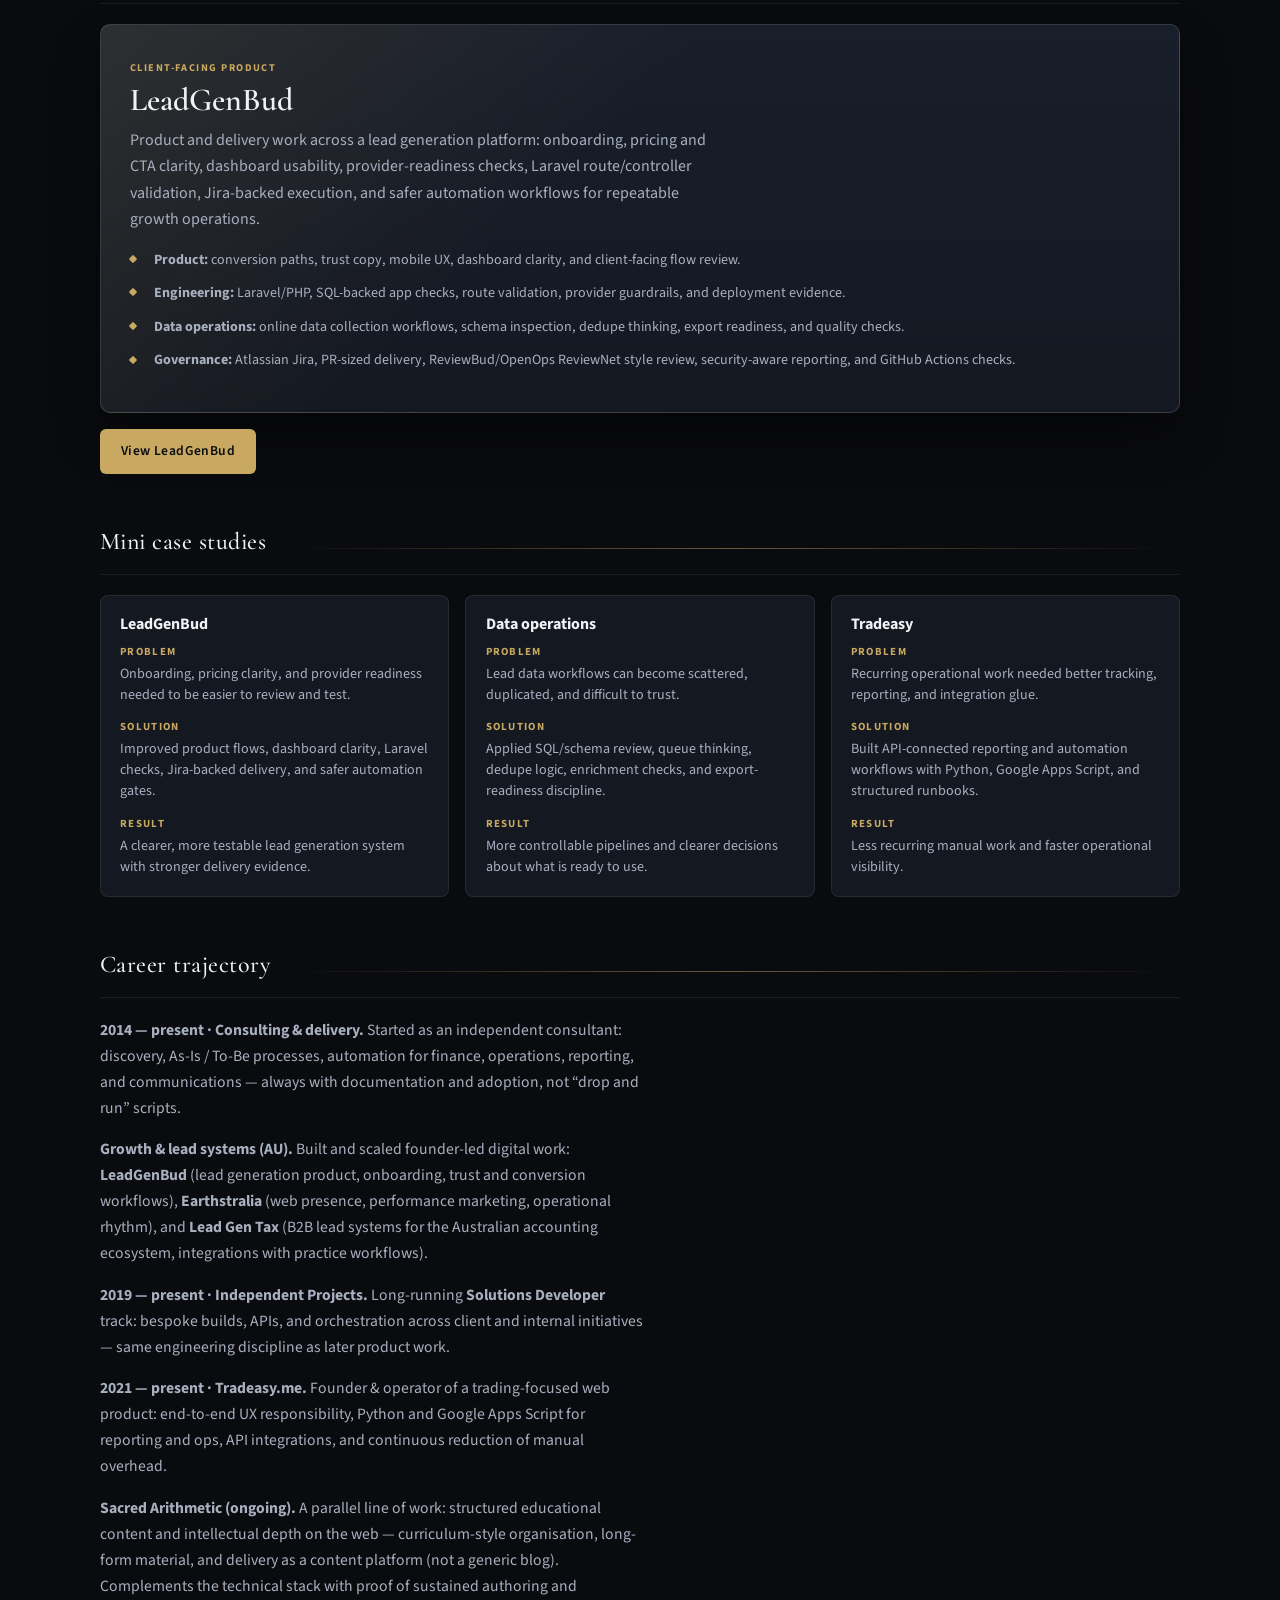
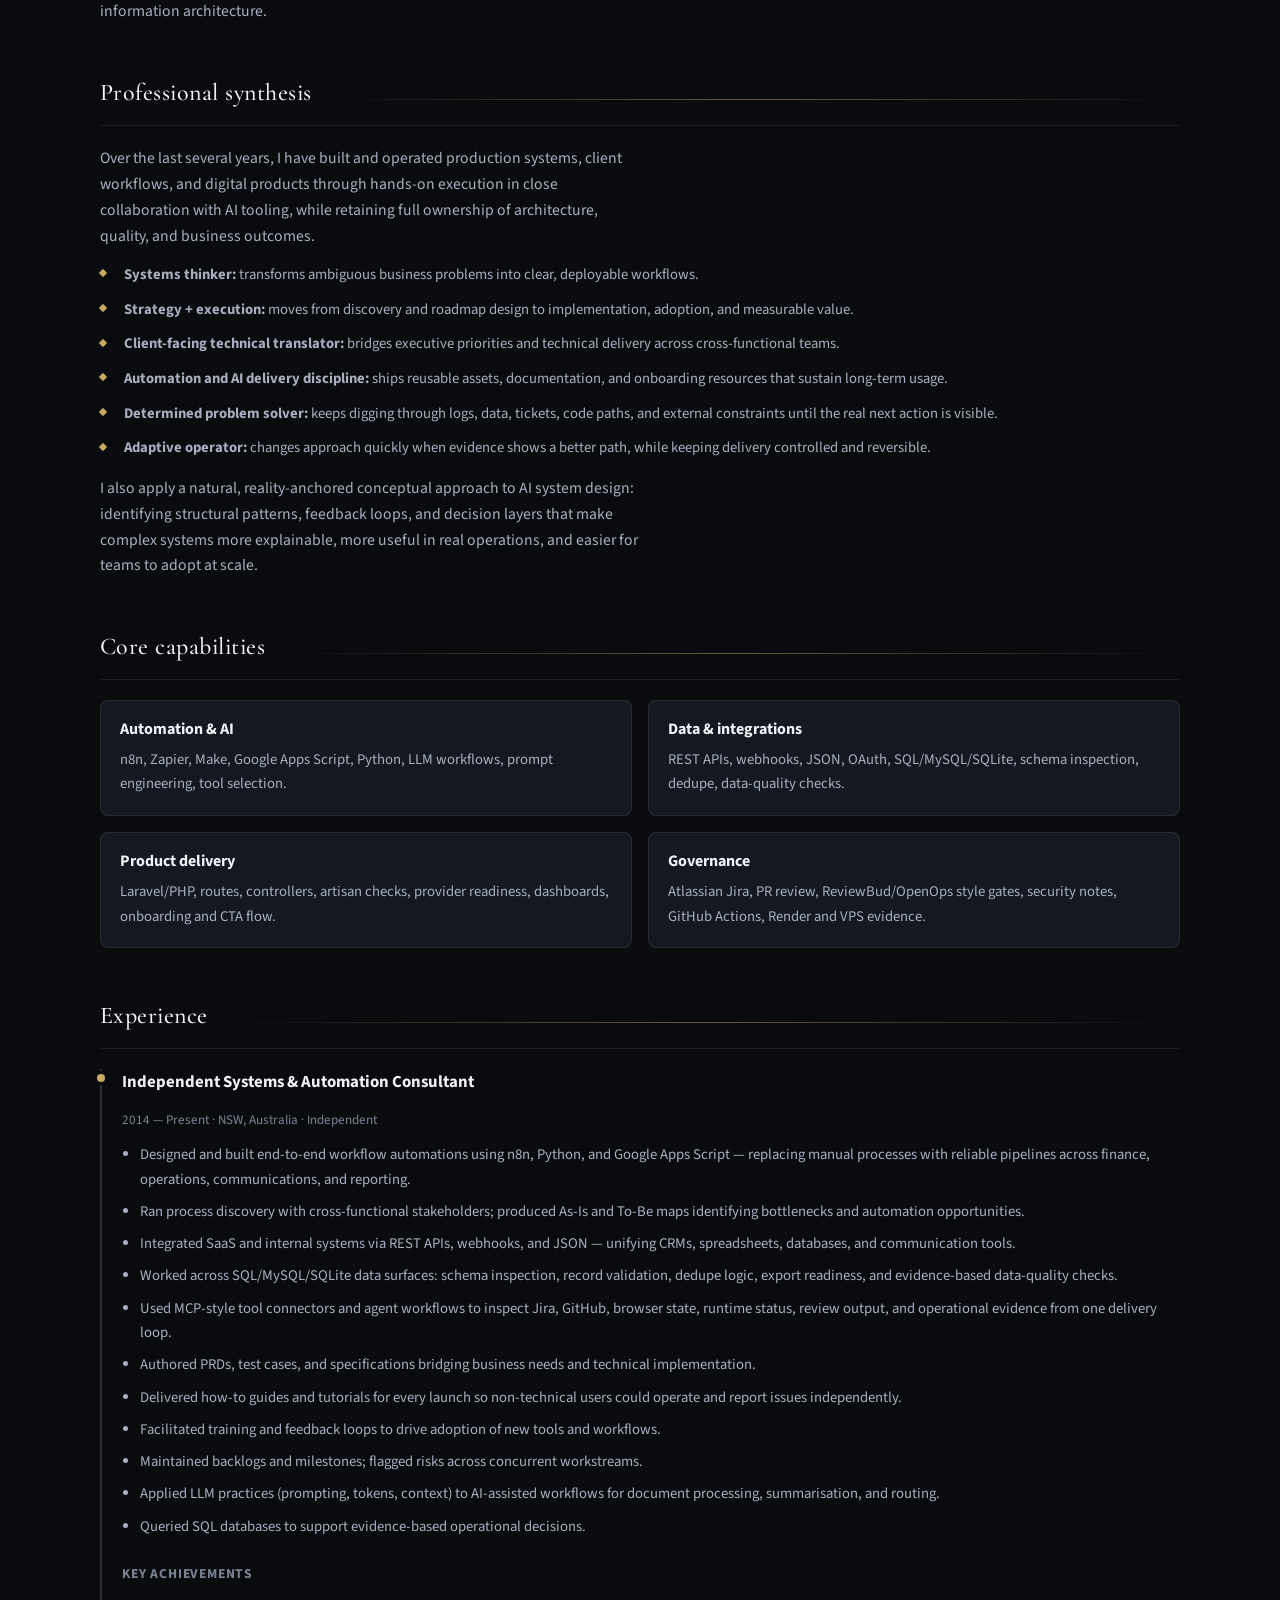
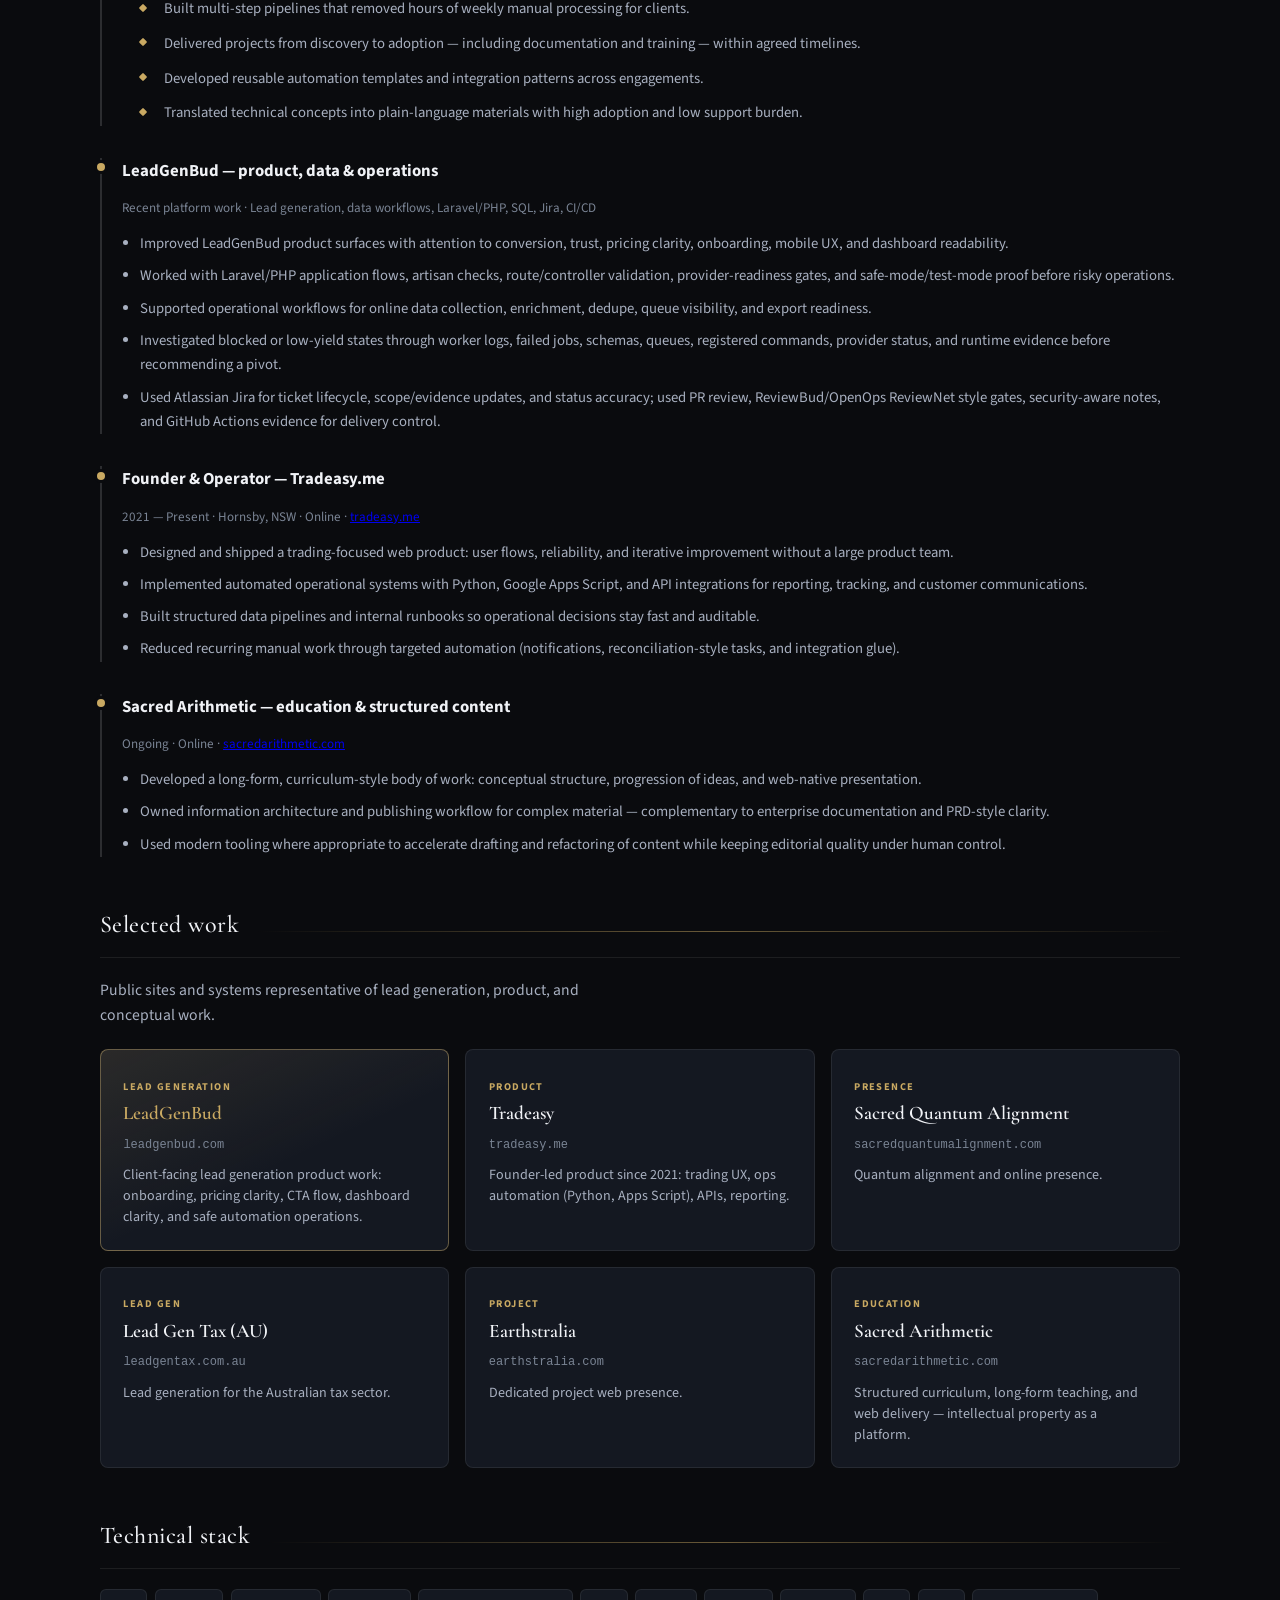
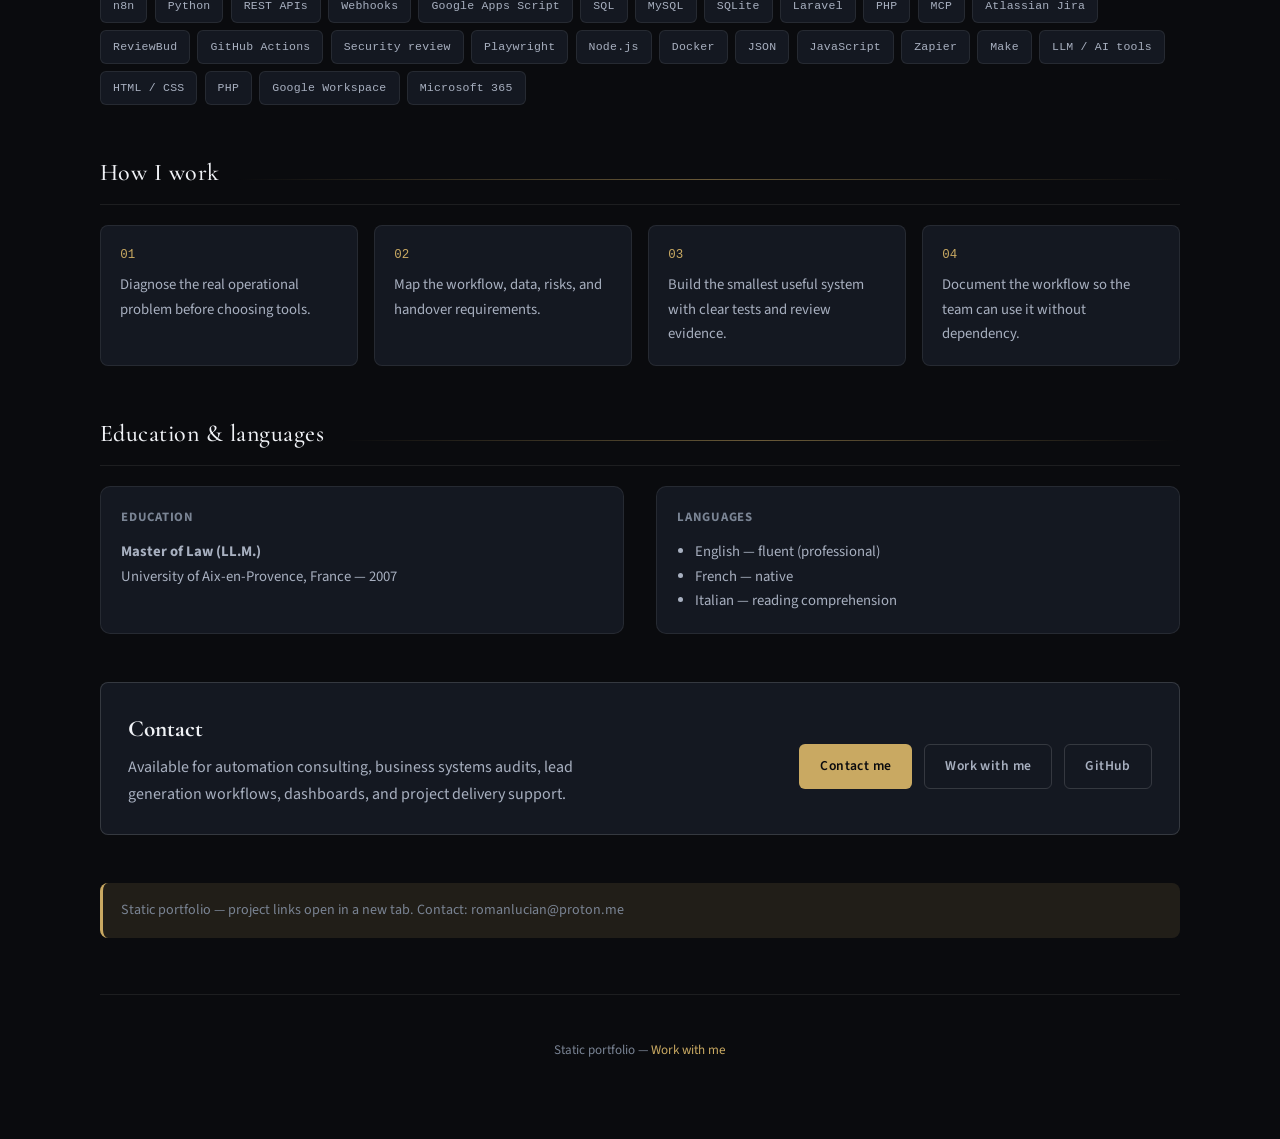
==== commit 7aac8224: "Refocus portfolio conversion messaging" ====
--- a/index.html
+++ b/index.html
@@ -3,12 +3,12 @@
 <head>
   <meta charset="UTF-8" />
   <meta name="viewport" content="width=device-width, initial-scale=1" />
-  <meta name="description" content="Business Analyst & AI Automation Specialist — LeadGenBud, data collection, SQL, APIs, MCP, Laravel, Jira, and delivery governance." />
-  <meta property="og:title" content="Roman Lucian — Business Analyst &amp; AI Automation" />
-  <meta property="og:description" content="LeadGenBud product work plus data collection, SQL/MySQL, APIs, webhooks, MCP, Laravel, Jira, review gates, security, and GitHub Actions." />
+  <meta name="description" content="AI Automation & Business Systems Consultant — practical workflow automation, dashboards, APIs, LeadGenBud product work, and delivery governance." />
+  <meta property="og:title" content="Roman Lucian — AI Automation &amp; Business Systems" />
+  <meta property="og:description" content="I help founders and small businesses turn messy operations into clear, automated systems using AI tools, APIs, dashboards, and practical delivery processes." />
   <meta property="og:type" content="website" />
   <meta property="og:url" content="https://portefolio-3ooy.onrender.com/" />
-  <title>Business Analyst &amp; AI Automation Specialist — Portfolio</title>
+  <title>AI Automation &amp; Business Systems Consultant — Portfolio</title>
   <link rel="preconnect" href="https://fonts.googleapis.com" />
   <link rel="preconnect" href="https://fonts.gstatic.com" crossorigin />
   <link href="https://fonts.googleapis.com/css2?family=Cormorant+Garamond:ital,wght@0,500;0,600;0,700;1,500&family=Source+Sans+3:ital,wght@0,400;0,600;0,700;1,400&display=swap" rel="stylesheet" />
@@ -42,18 +42,54 @@
     <section class="hero" aria-labelledby="hero-title">
       <div class="hero-inner">
         <p class="hero-eyebrow">Independent consultant</p>
-        <h1 id="hero-title">Business Analyst &amp; AI Automation Specialist</h1>
-        <p class="hero-role">Product-minded systems operator across LeadGenBud: data, automation, Laravel, APIs, MCP tooling, and review-led delivery.</p>
+        <h1 id="hero-title">AI Automation &amp; Business Systems Consultant</h1>
+        <p class="hero-role">I help founders and small businesses turn messy operations into clear, automated systems.</p>
+        <p class="hero-value">
+          I combine business analysis, AI tools, APIs, dashboards and workflow automation to build practical systems that save time, improve delivery, and make growth easier to manage.
+        </p>
         <div class="hero-meta">
-          <span>Normanhurst 2077, NSW</span>
+          <span>Normanhurst, NSW</span>
           <span>Australian citizen</span>
+          <span>Available immediately</span>
         </div>
         <div class="hero-actions">
           <span class="status-pill">Available immediately</span>
-          <a class="btn btn-primary" href="mailto:romanlucian@proton.me">Professional inquiries</a>
-          <a class="btn btn-ghost" href="https://github.com/Bumblebeezzz" target="_blank" rel="noopener noreferrer">GitHub</a>
-          <a class="btn btn-ghost" href="https://www.leadgenbud.com/" target="_blank" rel="noopener noreferrer">LeadGenBud</a>
-          <a class="btn btn-ghost" href="guide.html">Work &amp; clients</a>
+          <a class="btn btn-primary" href="https://www.leadgenbud.com/" target="_blank" rel="noopener noreferrer">View LeadGenBud work</a>
+          <a class="btn btn-ghost" href="mailto:romanlucian@proton.me">Contact me</a>
+          <a class="btn btn-ghost" href="guide.html">Work with me</a>
+        </div>
+      </div>
+    </section>
+
+    <section class="section" aria-labelledby="what-heading">
+      <div class="section-head">
+        <h2 id="what-heading">What I do</h2>
+        <div class="section-line" aria-hidden="true"></div>
+      </div>
+      <div class="service-grid">
+        <div class="service-card">
+          <h3>AI workflow automation</h3>
+          <p>Map repetitive work, connect tools, and build practical AI-assisted workflows that teams can actually run.</p>
+        </div>
+        <div class="service-card">
+          <h3>Business systems audit</h3>
+          <p>Review messy operations, identify bottlenecks, and turn scattered processes into a clear improvement plan.</p>
+        </div>
+        <div class="service-card">
+          <h3>Lead generation systems</h3>
+          <p>Improve onboarding, data capture, routing, provider checks, and follow-up workflows around growth operations.</p>
+        </div>
+        <div class="service-card">
+          <h3>Dashboard and reporting setup</h3>
+          <p>Design SQL/API-backed reporting flows so decisions are based on visible data, not guesswork.</p>
+        </div>
+        <div class="service-card">
+          <h3>Technical documentation</h3>
+          <p>Create PRDs, runbooks, test notes, handover docs, and user-facing guides that reduce support friction.</p>
+        </div>
+        <div class="service-card">
+          <h3>Project delivery support</h3>
+          <p>Use Jira, review gates, GitHub Actions evidence, and security-aware delivery habits to keep work controlled.</p>
         </div>
       </div>
     </section>
@@ -68,7 +104,7 @@
           Results-driven Business Analyst and Automation Specialist with over ten years of independent consulting experience designing end-to-end business systems, building workflow automations, and translating complex operational problems into practical, scalable solutions. A hybrid profile combining analytical depth with hands-on technical execution — moving between stakeholder discovery, product thinking, data workflows, automation build, review gates, and user adoption.
         </p>
         <p>
-          Hands-on practitioner with n8n, Python, REST APIs, Google Apps Script, Laravel/PHP, SQL/MySQL, GitHub Actions, and LLM-assisted tooling. Recent work includes LeadGenBud, a client-facing lead generation platform where product clarity, automation, data quality, and delivery governance all matter. I bring distance, determination, and strong analytical judgment: when a workflow is blocked, I investigate logs, queues, schemas, providers, review output, and user impact before choosing the next move.
+          Hands-on practitioner with n8n, Python, REST APIs, Google Apps Script, Laravel/PHP, SQL/MySQL, GitHub Actions, and LLM-assisted tooling. Recent work includes LeadGenBud, a client-facing lead generation platform where product clarity, automation, data quality, and delivery governance all matter. I bring perspective, determination, and strong analytical judgment: when a workflow is blocked, I investigate logs, queues, schemas, providers, review output, and user impact before choosing the next move.
         </p>
         <p>
           My strength is not only building; it is stepping back, seeing the system, adapting quickly, and finding workable solutions outside the obvious path while keeping evidence, security, and business outcomes in view.
@@ -78,7 +114,7 @@
 
     <section class="section feature-section" aria-labelledby="lead-platforms-heading">
       <div class="section-head">
-        <h2 id="lead-platforms-heading">LeadGenBud work</h2>
+        <h2 id="lead-platforms-heading">Selected product work</h2>
         <div class="section-line" aria-hidden="true"></div>
       </div>
       <div class="feature-panel">
@@ -98,7 +134,39 @@
       </div>
       <div class="feature-actions">
         <a class="btn btn-primary" href="https://www.leadgenbud.com/" target="_blank" rel="noopener noreferrer">View LeadGenBud</a>
-        <a class="btn btn-ghost" href="https://github.com/Bumblebeezzz" target="_blank" rel="noopener noreferrer">GitHub work</a>
+      </div>
+    </section>
+
+    <section class="section" aria-labelledby="case-heading">
+      <div class="section-head">
+        <h2 id="case-heading">Mini case studies</h2>
+        <div class="section-line" aria-hidden="true"></div>
+      </div>
+      <div class="case-grid">
+        <article class="case-card">
+          <h3>LeadGenBud</h3>
+          <dl>
+            <div><dt>Problem</dt><dd>Onboarding, pricing clarity, and provider readiness needed to be easier to review and test.</dd></div>
+            <div><dt>Solution</dt><dd>Improved product flows, dashboard clarity, Laravel checks, Jira-backed delivery, and safer automation gates.</dd></div>
+            <div><dt>Result</dt><dd>A clearer, more testable lead generation system with stronger delivery evidence.</dd></div>
+          </dl>
+        </article>
+        <article class="case-card">
+          <h3>Data operations</h3>
+          <dl>
+            <div><dt>Problem</dt><dd>Lead data workflows can become scattered, duplicated, and difficult to trust.</dd></div>
+            <div><dt>Solution</dt><dd>Applied SQL/schema review, queue thinking, dedupe logic, enrichment checks, and export-readiness discipline.</dd></div>
+            <div><dt>Result</dt><dd>More controllable pipelines and clearer decisions about what is ready to use.</dd></div>
+          </dl>
+        </article>
+        <article class="case-card">
+          <h3>Tradeasy</h3>
+          <dl>
+            <div><dt>Problem</dt><dd>Recurring operational work needed better tracking, reporting, and integration glue.</dd></div>
+            <div><dt>Solution</dt><dd>Built API-connected reporting and automation workflows with Python, Google Apps Script, and structured runbooks.</dd></div>
+            <div><dt>Result</dt><dd>Less recurring manual work and faster operational visibility.</dd></div>
+          </dl>
+        </article>
       </div>
     </section>
 
@@ -156,23 +224,23 @@
         <h2 id="caps-heading">Core capabilities</h2>
         <div class="section-line" aria-hidden="true"></div>
       </div>
-      <div class="tag-grid">
-        <span class="tag">Workflow automation — n8n, Zapier, Make, Google Apps Script, Python</span>
-        <span class="tag">Process design — As-Is / To-Be, bottleneck analysis, optimisation</span>
-        <span class="tag">Systems integration — REST APIs, webhooks, JSON, OAuth, multi-tool pipelines</span>
-        <span class="tag">Online data collection — scraping workflows, queue monitoring, dedupe, enrichment</span>
-        <span class="tag">SQL &amp; databases — MySQL, SQLite, schema inspection, data-quality checks</span>
-        <span class="tag">Laravel/PHP — routes, controllers, artisan checks, provider-readiness validation</span>
-        <span class="tag">MCP tooling — agent connectors, runtime status checks, safety-gated integrations</span>
-        <span class="tag">Delivery governance — Atlassian Jira, PR review, ReviewBud, security notes</span>
-        <span class="tag">CI/CD — GitHub Actions, Render, Hostinger/VPS deployment evidence</span>
-        <span class="tag">AI &amp; LLM tooling — prompt engineering, LLM workflows, tool selection</span>
-        <span class="tag">Technical documentation — PRDs, how-to guides, test cases, user tutorials</span>
-        <span class="tag">Sprint &amp; backlog — prioritisation, milestones, risk flagging</span>
-        <span class="tag">Stakeholder communication — requirements, cross-functional facilitation</span>
-        <span class="tag">Training &amp; adoption — onboarding, feedback loops, usage monitoring</span>
-        <span class="tag">Data — SQL, advanced Google Sheets, schema interpretation</span>
-        <span class="tag">Development — JavaScript, Node.js, HTML/CSS, PHP, Docker</span>
+      <div class="capability-grid">
+        <div class="capability-card">
+          <h3>Automation &amp; AI</h3>
+          <p>n8n, Zapier, Make, Google Apps Script, Python, LLM workflows, prompt engineering, tool selection.</p>
+        </div>
+        <div class="capability-card">
+          <h3>Data &amp; integrations</h3>
+          <p>REST APIs, webhooks, JSON, OAuth, SQL/MySQL/SQLite, schema inspection, dedupe, data-quality checks.</p>
+        </div>
+        <div class="capability-card">
+          <h3>Product delivery</h3>
+          <p>Laravel/PHP, routes, controllers, artisan checks, provider readiness, dashboards, onboarding and CTA flow.</p>
+        </div>
+        <div class="capability-card">
+          <h3>Governance</h3>
+          <p>Atlassian Jira, PR review, ReviewBud/OpenOps style gates, security notes, GitHub Actions, Render and VPS evidence.</p>
+        </div>
       </div>
     </section>
 
@@ -321,6 +389,19 @@
       </div>
     </section>
 
+    <section class="section" aria-labelledby="how-heading">
+      <div class="section-head">
+        <h2 id="how-heading">How I work</h2>
+        <div class="section-line" aria-hidden="true"></div>
+      </div>
+      <div class="process-grid">
+        <div><span>01</span><p>Diagnose the real operational problem before choosing tools.</p></div>
+        <div><span>02</span><p>Map the workflow, data, risks, and handover requirements.</p></div>
+        <div><span>03</span><p>Build the smallest useful system with clear tests and review evidence.</p></div>
+        <div><span>04</span><p>Document the workflow so the team can use it without dependency.</p></div>
+      </div>
+    </section>
+
     <section class="section" aria-labelledby="edu-heading">
       <div class="section-head">
         <h2 id="edu-heading">Education &amp; languages</h2>
@@ -342,12 +423,24 @@
       </div>
     </section>
 
+    <section class="section contact-panel" aria-labelledby="contact-heading">
+      <div>
+        <h2 id="contact-heading">Contact</h2>
+        <p>Available for automation consulting, business systems audits, lead generation workflows, dashboards, and project delivery support.</p>
+      </div>
+      <div class="feature-actions">
+        <a class="btn btn-primary" href="mailto:romanlucian@proton.me">Contact me</a>
+        <a class="btn btn-ghost" href="guide.html">Work with me</a>
+        <a class="btn btn-ghost" href="https://github.com/Bumblebeezzz" target="_blank" rel="noopener noreferrer">GitHub</a>
+      </div>
+    </section>
+
     <p class="note">
       Static portfolio — project links open in a new tab. Contact: romanlucian@proton.me
     </p>
 
     <footer class="site-footer">
-      <p>Static portfolio — <a href="guide.html">Finding work &amp; clients</a></p>
+      <p>Static portfolio — <a href="guide.html">Work with me</a></p>
     </footer>
   </div>
 </body>
--- a/static/style.css
+++ b/static/style.css
@@ -202,7 +202,14 @@
   font-size: clamp(1.1rem, 2vw, 1.28rem);
   color: var(--text-secondary);
   font-weight: 500;
-  margin: 0 0 1.25rem;
+  margin: 0 0 0.75rem;
+}
+
+.hero-value {
+  max-width: 740px;
+  margin: 0 0 1.35rem;
+  color: var(--text-secondary);
+  font-size: 1rem;
 }
 
 .hero-meta {
@@ -339,6 +346,59 @@
   margin-bottom: 0;
 }
 
+.service-grid,
+.capability-grid,
+.case-grid,
+.process-grid {
+  display: grid;
+  gap: 1rem;
+}
+
+@media (min-width: 760px) {
+  .service-grid,
+  .capability-grid,
+  .case-grid {
+    grid-template-columns: repeat(2, minmax(0, 1fr));
+  }
+}
+
+@media (min-width: 1040px) {
+  .service-grid {
+    grid-template-columns: repeat(3, minmax(0, 1fr));
+  }
+
+  .case-grid {
+    grid-template-columns: repeat(3, minmax(0, 1fr));
+  }
+}
+
+.service-card,
+.capability-card,
+.case-card,
+.process-grid div {
+  border: 1px solid var(--border);
+  border-radius: 8px;
+  background: var(--surface);
+  padding: 1.15rem 1.2rem;
+}
+
+.service-card h3,
+.capability-card h3,
+.case-card h3 {
+  margin: 0 0 0.55rem;
+  color: var(--text);
+  font-size: 1rem;
+  line-height: 1.25;
+}
+
+.service-card p,
+.capability-card p,
+.process-grid p {
+  margin: 0;
+  color: var(--text-secondary);
+  font-size: 0.92rem;
+}
+
 .feature-panel {
   display: grid;
   gap: 1.25rem;
@@ -382,6 +442,79 @@
   margin-top: 1rem;
 }
 
+.case-card dl {
+  display: grid;
+  gap: 0.75rem;
+  margin: 0;
+}
+
+.case-card div {
+  display: grid;
+  gap: 0.2rem;
+}
+
+.case-card dt {
+  color: var(--accent);
+  font-size: 0.68rem;
+  font-weight: 700;
+  letter-spacing: 0.12em;
+  text-transform: uppercase;
+}
+
+.case-card dd {
+  margin: 0;
+  color: var(--text-secondary);
+  font-size: 0.88rem;
+  line-height: 1.5;
+}
+
+.process-grid {
+  grid-template-columns: 1fr;
+}
+
+@media (min-width: 820px) {
+  .process-grid {
+    grid-template-columns: repeat(4, minmax(0, 1fr));
+  }
+}
+
+.process-grid span {
+  display: block;
+  color: var(--accent);
+  font-family: ui-monospace, monospace;
+  font-size: 0.78rem;
+  margin-bottom: 0.5rem;
+}
+
+.contact-panel {
+  display: flex;
+  align-items: center;
+  justify-content: space-between;
+  gap: 1.25rem;
+  padding: clamp(1.25rem, 3vw, 1.7rem);
+  border: 1px solid var(--border-strong);
+  border-radius: 8px;
+  background: var(--surface);
+}
+
+.contact-panel h2 {
+  margin: 0 0 0.35rem;
+  font-family: "Cormorant Garamond", Georgia, serif;
+  font-size: 1.45rem;
+}
+
+.contact-panel p {
+  margin: 0;
+  color: var(--text-secondary);
+  max-width: 60ch;
+}
+
+@media (max-width: 760px) {
+  .contact-panel {
+    display: block;
+  }
+}
+
 /* Capability tags */
 .tag-grid {
   display: flex;
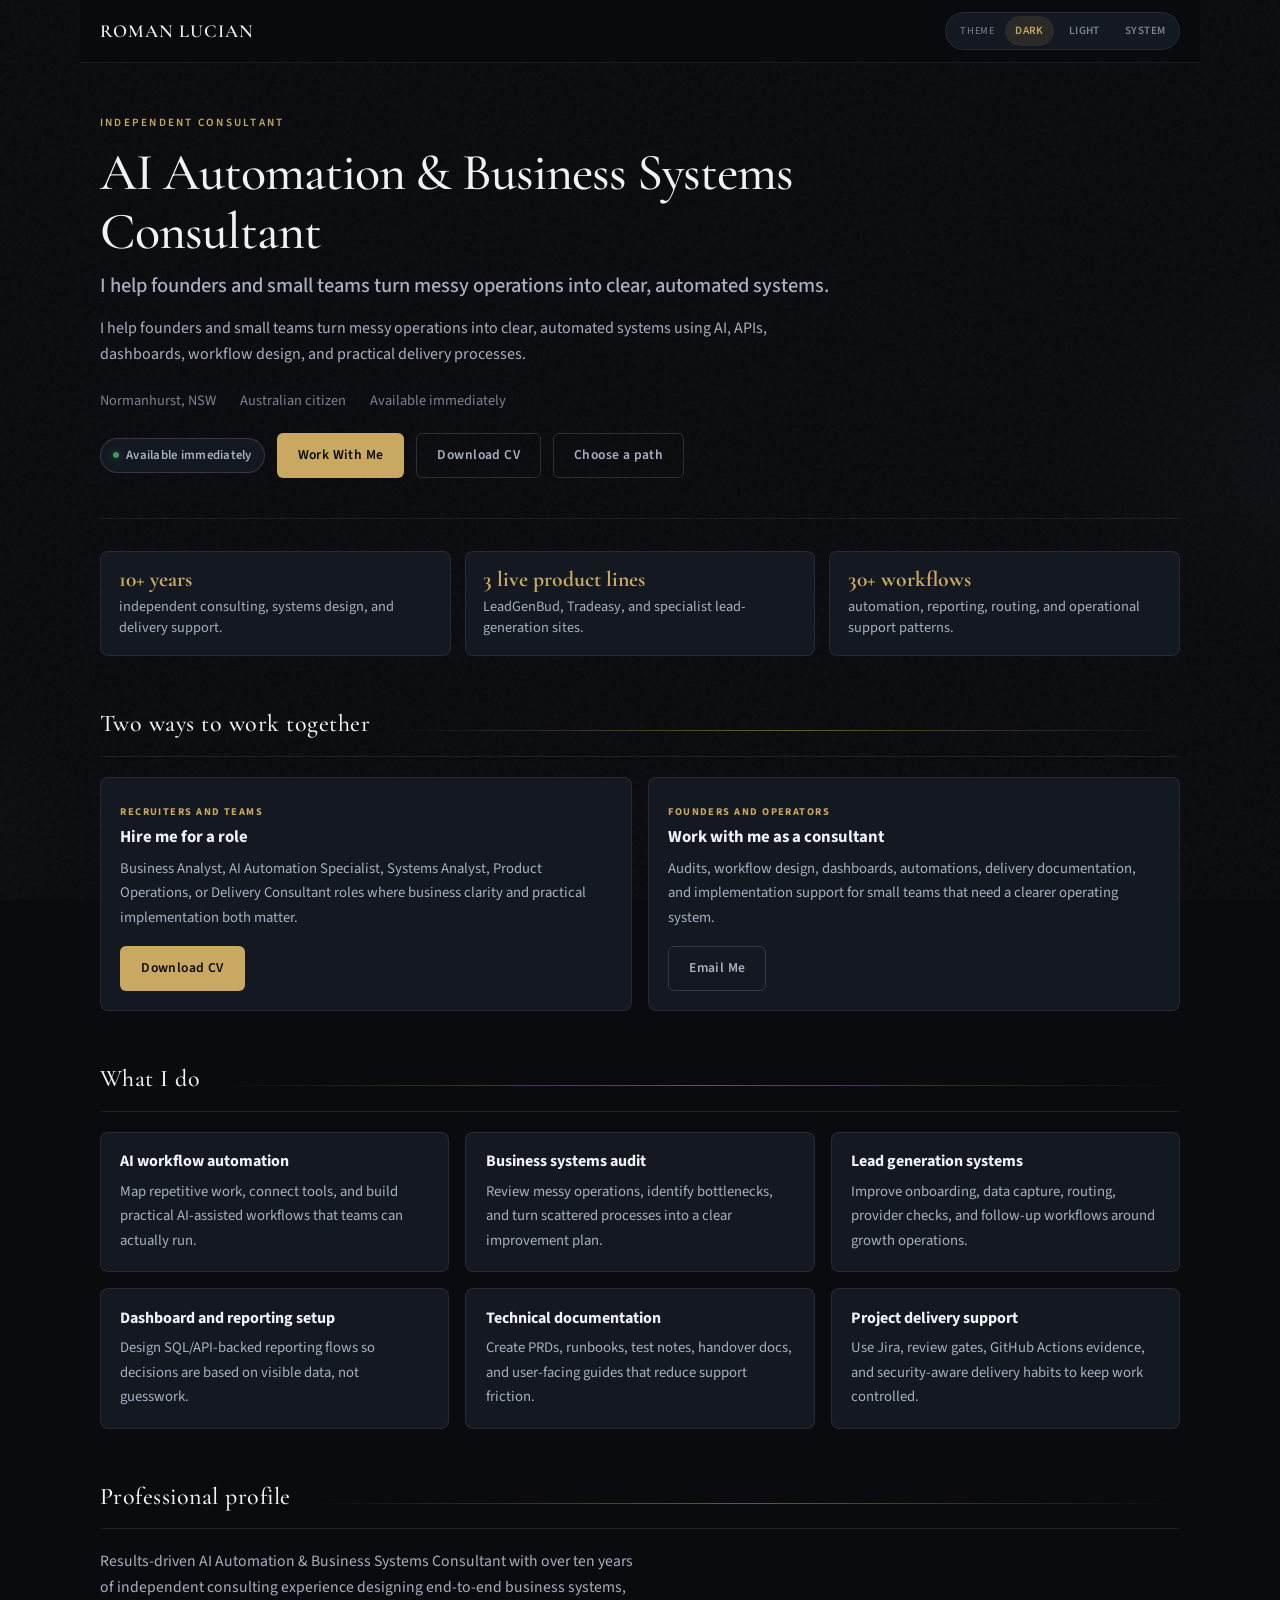
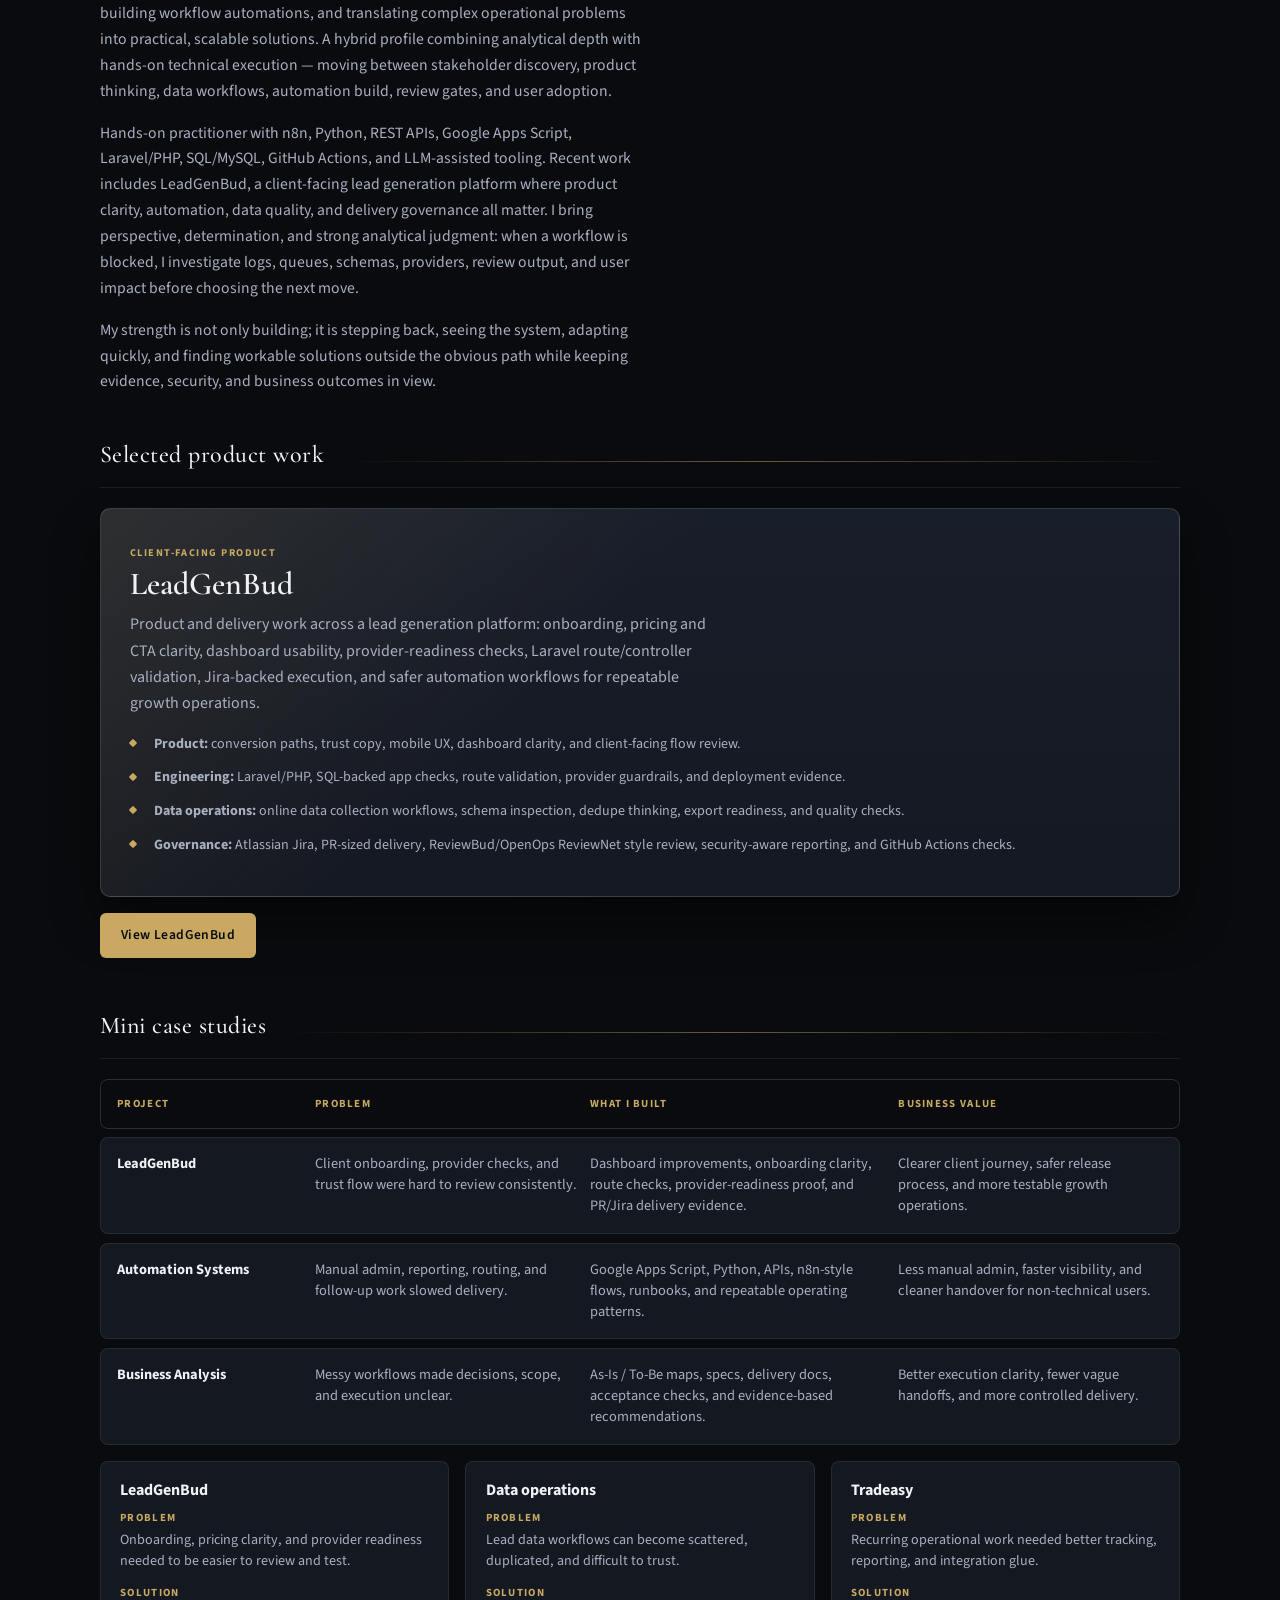
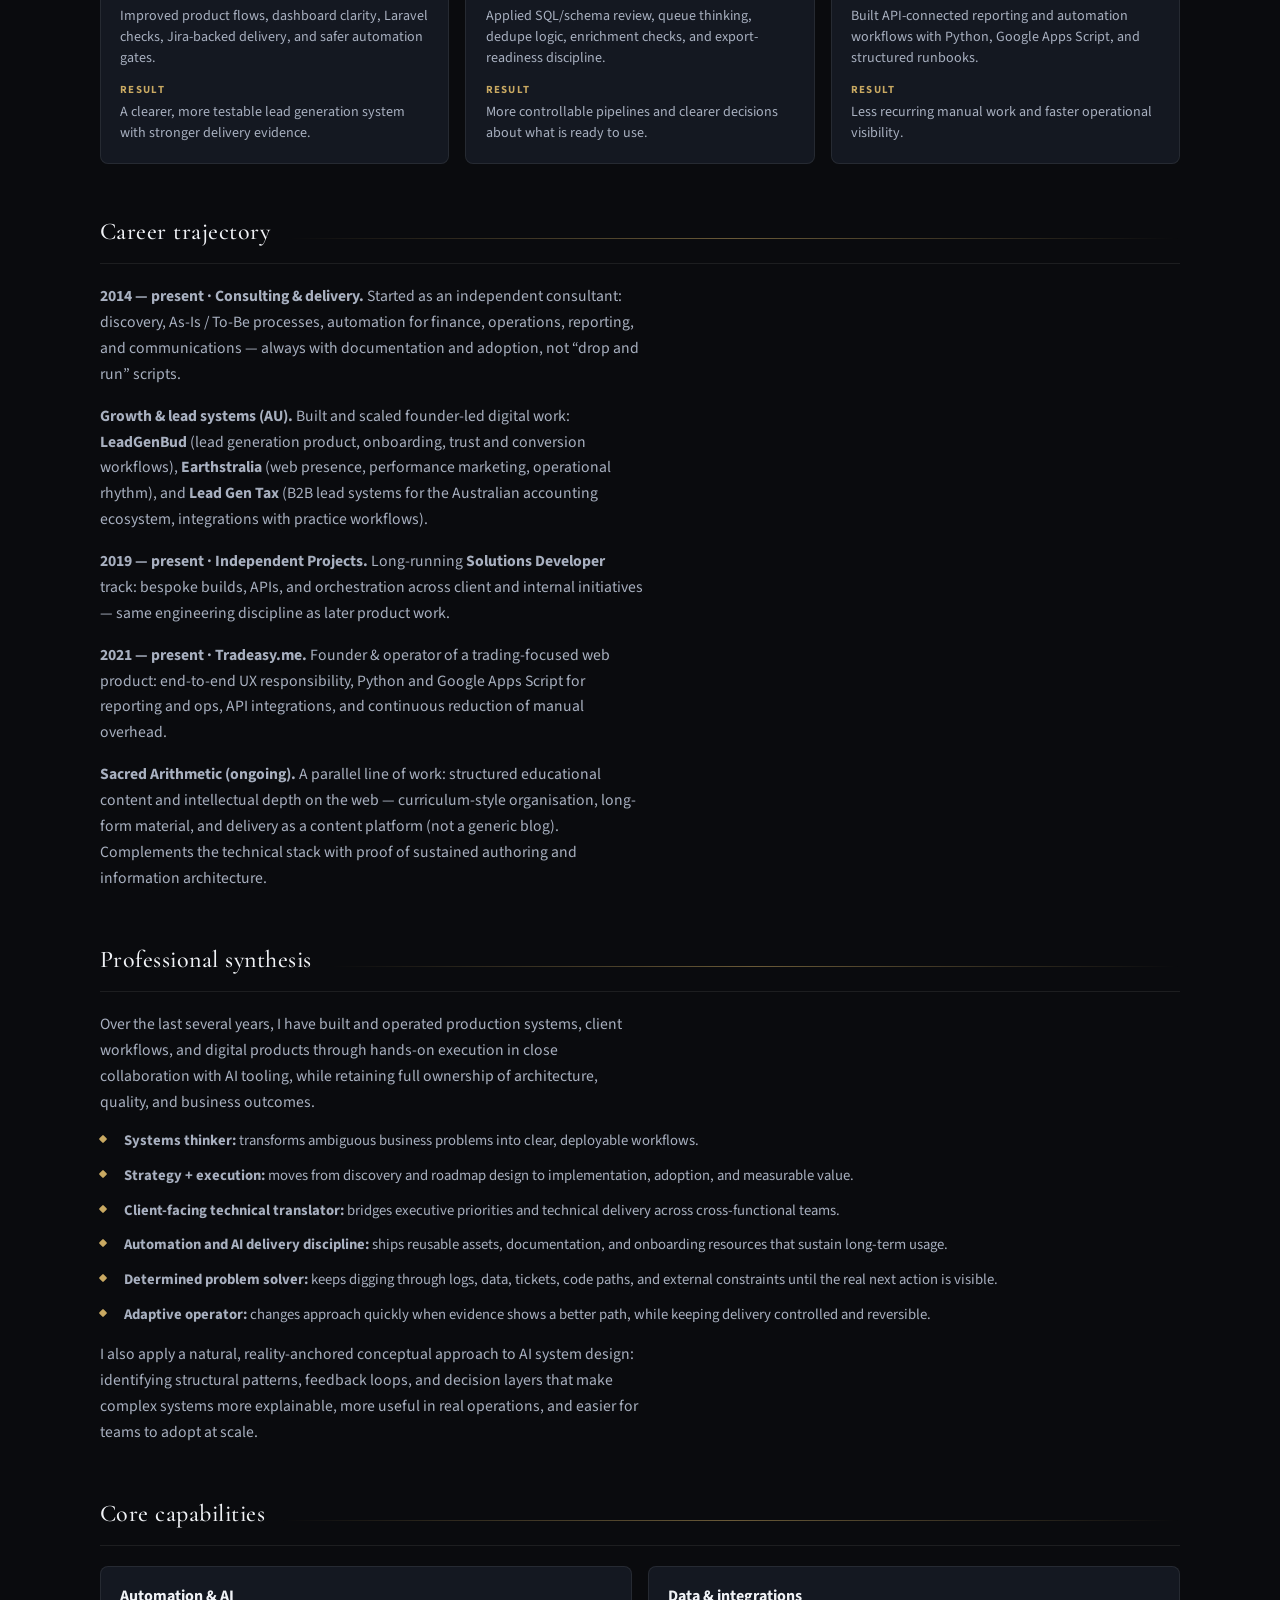
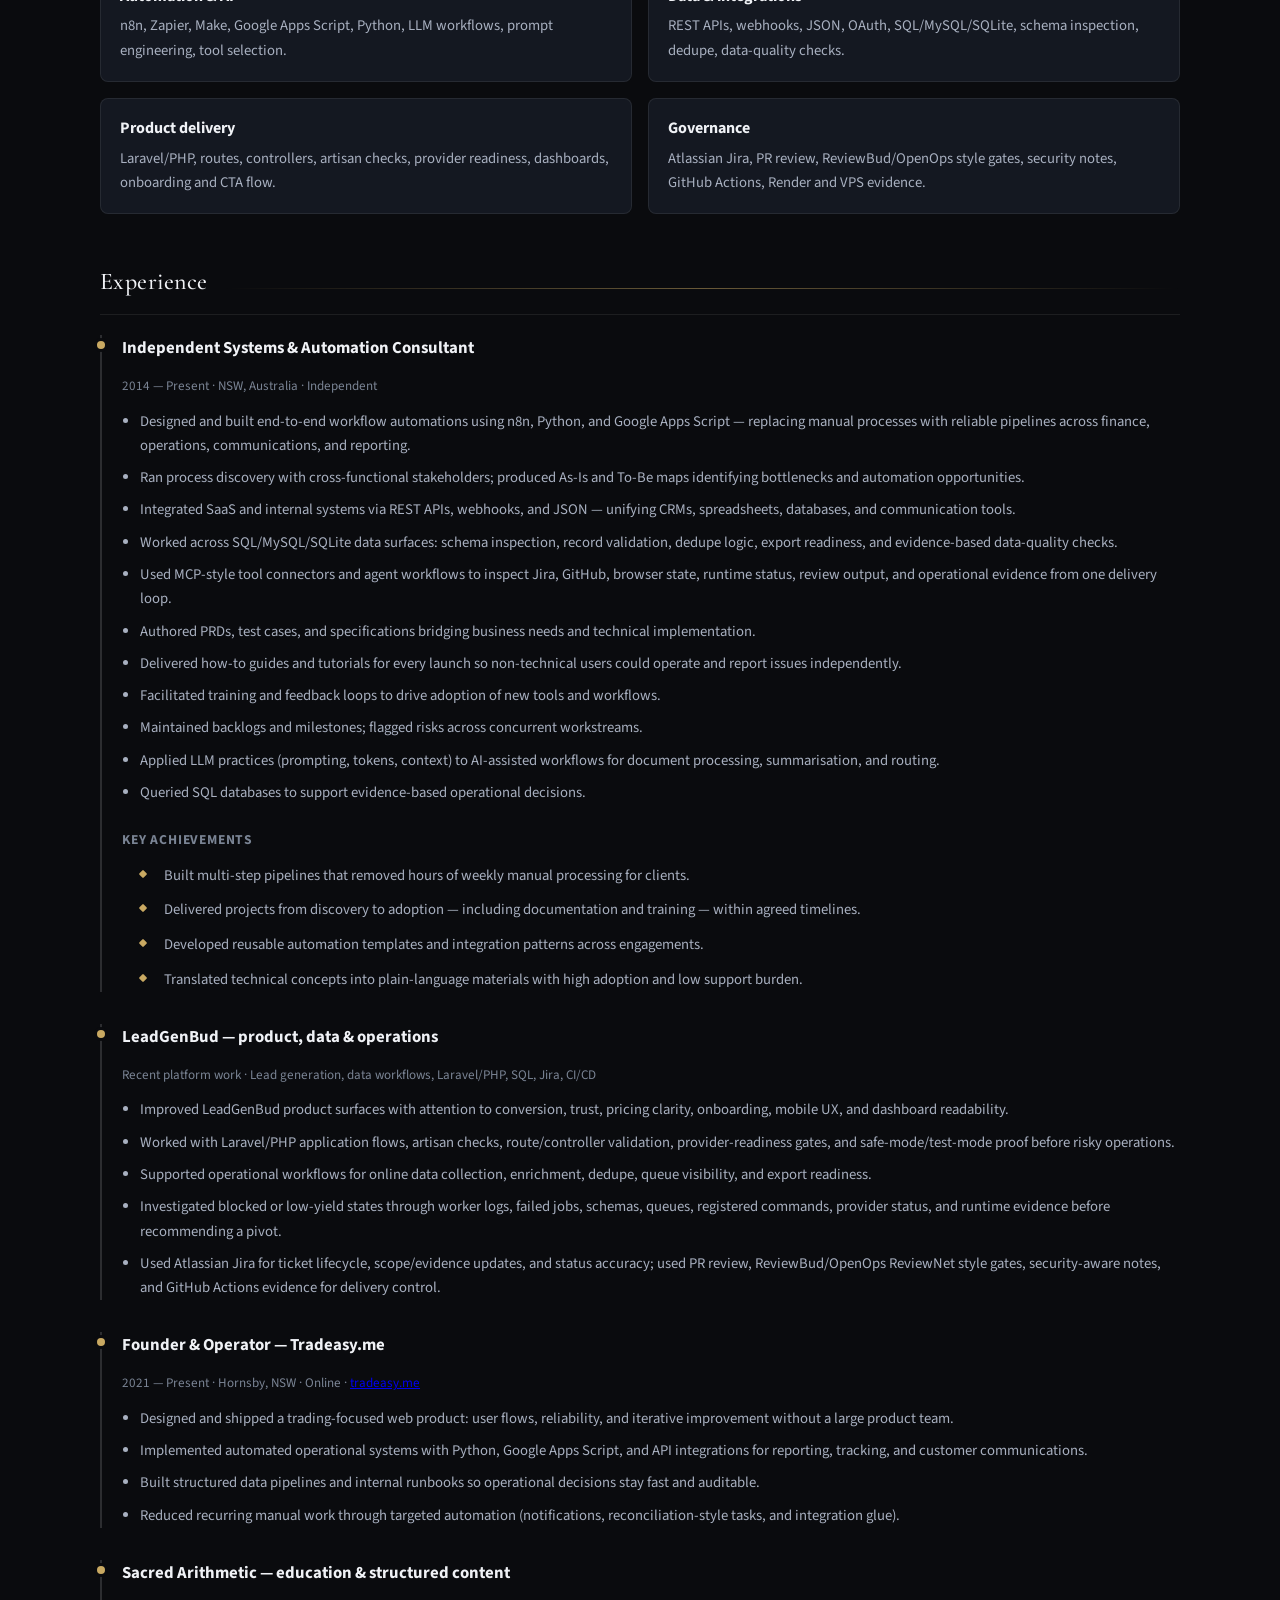
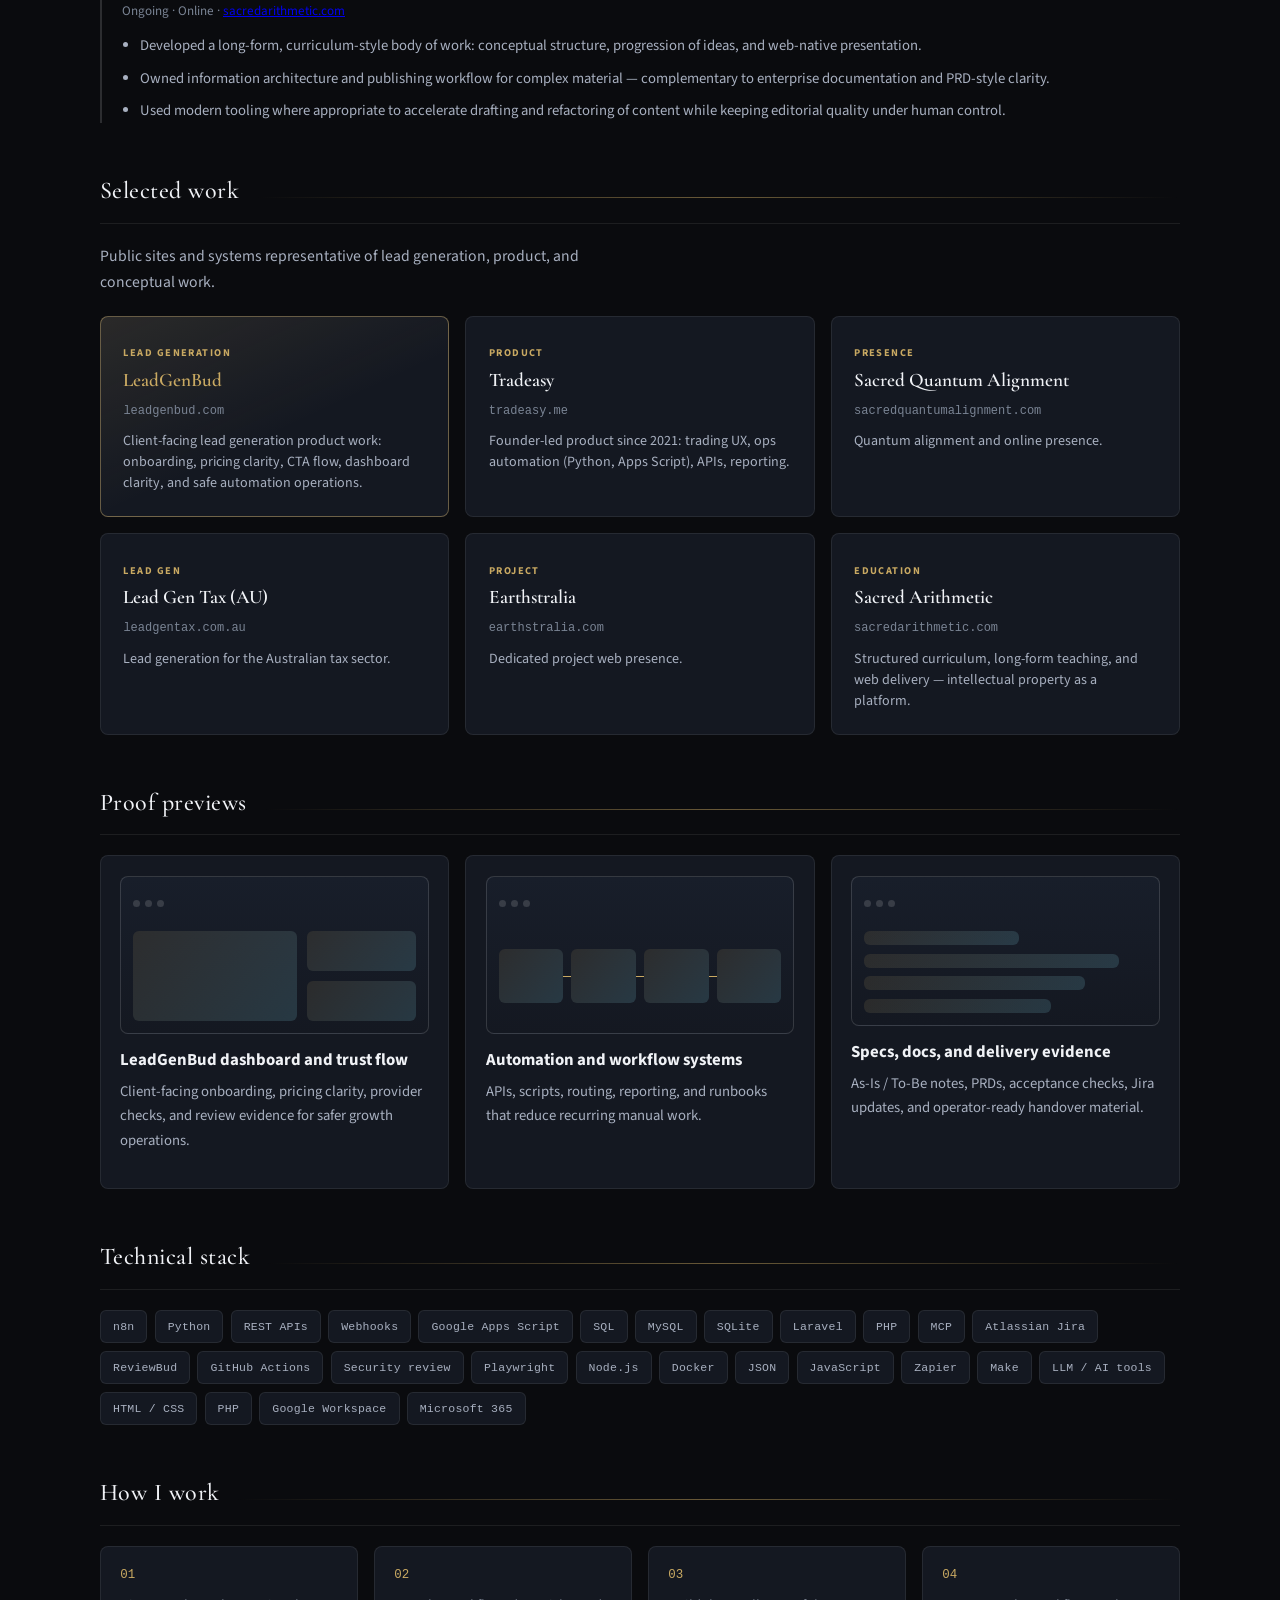
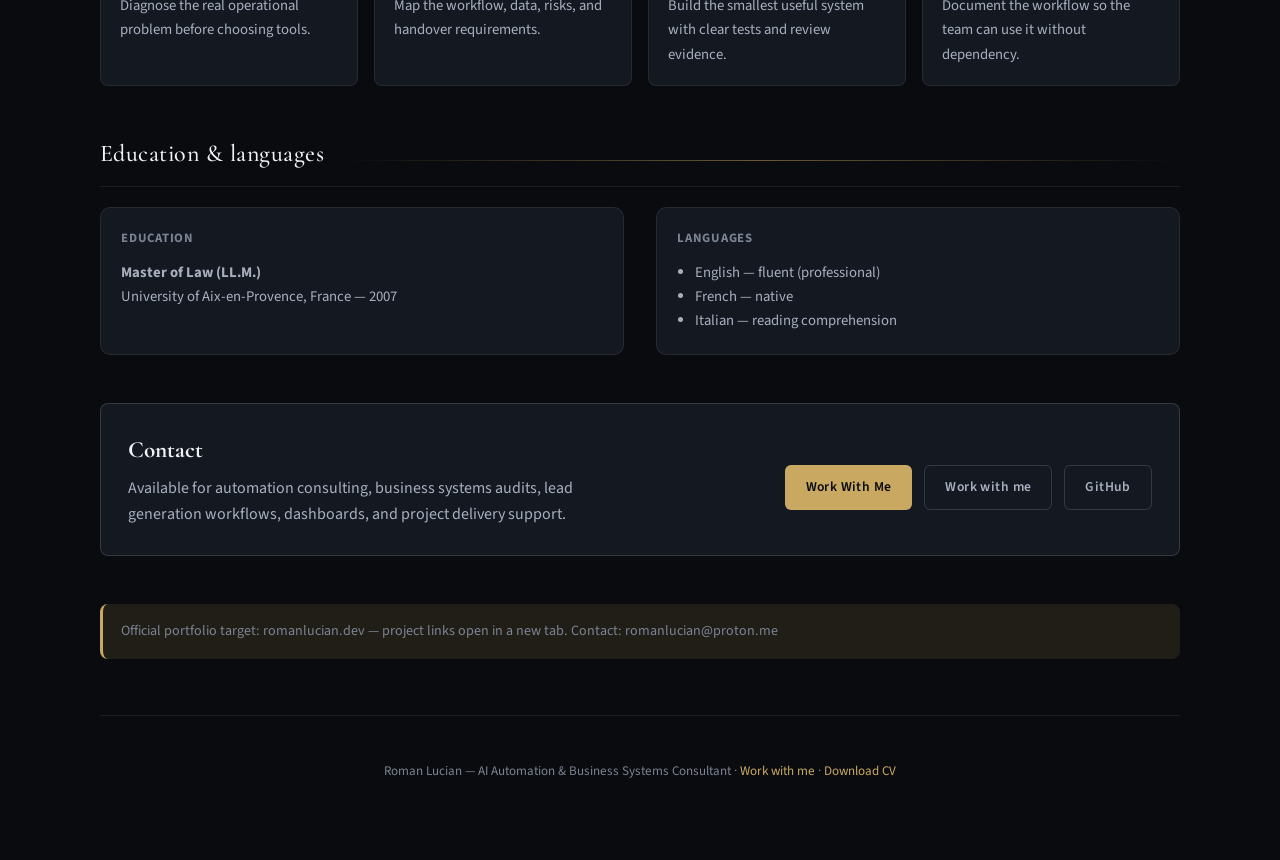
==== commit 760d3804: "Polish consultant portfolio positioning" ====
--- a/index.html
+++ b/index.html
@@ -3,11 +3,16 @@
 <head>
   <meta charset="UTF-8" />
   <meta name="viewport" content="width=device-width, initial-scale=1" />
-  <meta name="description" content="AI Automation & Business Systems Consultant — practical workflow automation, dashboards, APIs, LeadGenBud product work, and delivery governance." />
-  <meta property="og:title" content="Roman Lucian — AI Automation &amp; Business Systems" />
-  <meta property="og:description" content="I help founders and small businesses turn messy operations into clear, automated systems using AI tools, APIs, dashboards, and practical delivery processes." />
+  <meta name="description" content="Roman Lucian — AI Automation & Business Systems Consultant helping founders and small teams turn messy operations into clear, automated systems." />
+  <link rel="canonical" href="https://romanlucian.dev/" />
+  <meta property="og:title" content="Roman Lucian — AI Automation &amp; Business Systems Consultant" />
+  <meta property="og:description" content="I help founders and small teams turn messy operations into clear, automated systems using AI, APIs, dashboards, workflow design, and practical delivery processes." />
   <meta property="og:type" content="website" />
-  <meta property="og:url" content="https://portefolio-3ooy.onrender.com/" />
+  <meta property="og:url" content="https://romanlucian.dev/" />
+  <meta property="og:image" content="https://romanlucian.dev/static/og-portfolio.png" />
+  <meta name="twitter:card" content="summary_large_image" />
+  <meta name="twitter:title" content="Roman Lucian — AI Automation &amp; Business Systems Consultant" />
+  <meta name="twitter:description" content="Clear automated systems for founders, operators, recruiters, and consulting clients." />
   <title>AI Automation &amp; Business Systems Consultant — Portfolio</title>
   <link rel="preconnect" href="https://fonts.googleapis.com" />
   <link rel="preconnect" href="https://fonts.gstatic.com" crossorigin />
@@ -29,7 +34,7 @@
   <div class="bg-ambient" aria-hidden="true"></div>
 
   <header class="top-bar">
-    <a class="brand-mark" href="#">Portfolio</a>
+    <a class="brand-mark" href="#">Roman Lucian</a>
     <div class="theme-group" role="group" aria-label="Theme">
       <span aria-hidden="true">Theme</span>
       <button type="button" class="theme-btn" data-theme-btn="dark" aria-pressed="true">Dark</button>
@@ -43,9 +48,9 @@
       <div class="hero-inner">
         <p class="hero-eyebrow">Independent consultant</p>
         <h1 id="hero-title">AI Automation &amp; Business Systems Consultant</h1>
-        <p class="hero-role">I help founders and small businesses turn messy operations into clear, automated systems.</p>
+        <p class="hero-role">I help founders and small teams turn messy operations into clear, automated systems.</p>
         <p class="hero-value">
-          I combine business analysis, AI tools, APIs, dashboards and workflow automation to build practical systems that save time, improve delivery, and make growth easier to manage.
+          I help founders and small teams turn messy operations into clear, automated systems using AI, APIs, dashboards, workflow design, and practical delivery processes.
         </p>
         <div class="hero-meta">
           <span>Normanhurst, NSW</span>
@@ -54,10 +59,46 @@
         </div>
         <div class="hero-actions">
           <span class="status-pill">Available immediately</span>
-          <a class="btn btn-primary" href="https://www.leadgenbud.com/" target="_blank" rel="noopener noreferrer">View LeadGenBud work</a>
-          <a class="btn btn-ghost" href="mailto:romanlucian@proton.me">Contact me</a>
-          <a class="btn btn-ghost" href="guide.html">Work with me</a>
-        </div>
+          <a class="btn btn-primary" href="mailto:romanlucian@proton.me?subject=Work%20with%20Roman%20Lucian">Work With Me</a>
+          <a class="btn btn-ghost" href="Roman-Lucian-CV.pdf" download>Download CV</a>
+          <a class="btn btn-ghost" href="#paths">Choose a path</a>
+        </div>
+      </div>
+    </section>
+
+    <section class="section proof-strip" aria-label="Results snapshot">
+      <div>
+        <strong>10+ years</strong>
+        <span>independent consulting, systems design, and delivery support.</span>
+      </div>
+      <div>
+        <strong>3 live product lines</strong>
+        <span>LeadGenBud, Tradeasy, and specialist lead-generation sites.</span>
+      </div>
+      <div>
+        <strong>30+ workflows</strong>
+        <span>automation, reporting, routing, and operational support patterns.</span>
+      </div>
+    </section>
+
+    <section class="section path-section" id="paths" aria-labelledby="paths-heading">
+      <div class="section-head">
+        <h2 id="paths-heading">Two ways to work together</h2>
+        <div class="section-line" aria-hidden="true"></div>
+      </div>
+      <div class="path-grid">
+        <article class="path-card">
+          <span class="card-kicker">Recruiters and teams</span>
+          <h3>Hire me for a role</h3>
+          <p>Business Analyst, AI Automation Specialist, Systems Analyst, Product Operations, or Delivery Consultant roles where business clarity and practical implementation both matter.</p>
+          <a class="btn btn-primary" href="Roman-Lucian-CV.pdf" download>Download CV</a>
+        </article>
+        <article class="path-card">
+          <span class="card-kicker">Founders and operators</span>
+          <h3>Work with me as a consultant</h3>
+          <p>Audits, workflow design, dashboards, automations, delivery documentation, and implementation support for small teams that need a clearer operating system.</p>
+          <a class="btn btn-ghost" href="mailto:romanlucian@proton.me?subject=Consulting%20project%20with%20Roman">Email Me</a>
+        </article>
       </div>
     </section>
 
@@ -101,7 +142,7 @@
       </div>
       <div class="prose">
         <p>
-          Results-driven Business Analyst and Automation Specialist with over ten years of independent consulting experience designing end-to-end business systems, building workflow automations, and translating complex operational problems into practical, scalable solutions. A hybrid profile combining analytical depth with hands-on technical execution — moving between stakeholder discovery, product thinking, data workflows, automation build, review gates, and user adoption.
+          Results-driven AI Automation &amp; Business Systems Consultant with over ten years of independent consulting experience designing end-to-end business systems, building workflow automations, and translating complex operational problems into practical, scalable solutions. A hybrid profile combining analytical depth with hands-on technical execution — moving between stakeholder discovery, product thinking, data workflows, automation build, review gates, and user adoption.
         </p>
         <p>
           Hands-on practitioner with n8n, Python, REST APIs, Google Apps Script, Laravel/PHP, SQL/MySQL, GitHub Actions, and LLM-assisted tooling. Recent work includes LeadGenBud, a client-facing lead generation platform where product clarity, automation, data quality, and delivery governance all matter. I bring perspective, determination, and strong analytical judgment: when a workflow is blocked, I investigate logs, queues, schemas, providers, review output, and user impact before choosing the next move.
@@ -141,6 +182,32 @@
       <div class="section-head">
         <h2 id="case-heading">Mini case studies</h2>
         <div class="section-line" aria-hidden="true"></div>
+      </div>
+      <div class="case-table" role="table" aria-label="Mini case studies">
+        <div class="case-row case-header" role="row">
+          <span role="columnheader">Project</span>
+          <span role="columnheader">Problem</span>
+          <span role="columnheader">What I built</span>
+          <span role="columnheader">Business value</span>
+        </div>
+        <article class="case-row" role="row">
+          <strong role="cell">LeadGenBud</strong>
+          <span role="cell">Client onboarding, provider checks, and trust flow were hard to review consistently.</span>
+          <span role="cell">Dashboard improvements, onboarding clarity, route checks, provider-readiness proof, and PR/Jira delivery evidence.</span>
+          <span role="cell">Clearer client journey, safer release process, and more testable growth operations.</span>
+        </article>
+        <article class="case-row" role="row">
+          <strong role="cell">Automation Systems</strong>
+          <span role="cell">Manual admin, reporting, routing, and follow-up work slowed delivery.</span>
+          <span role="cell">Google Apps Script, Python, APIs, n8n-style flows, runbooks, and repeatable operating patterns.</span>
+          <span role="cell">Less manual admin, faster visibility, and cleaner handover for non-technical users.</span>
+        </article>
+        <article class="case-row" role="row">
+          <strong role="cell">Business Analysis</strong>
+          <span role="cell">Messy workflows made decisions, scope, and execution unclear.</span>
+          <span role="cell">As-Is / To-Be maps, specs, delivery docs, acceptance checks, and evidence-based recommendations.</span>
+          <span role="cell">Better execution clarity, fewer vague handoffs, and more controlled delivery.</span>
+        </article>
       </div>
       <div class="case-grid">
         <article class="case-card">
@@ -353,6 +420,45 @@
       </div>
     </section>
 
+    <section class="section" aria-labelledby="proof-heading">
+      <div class="section-head">
+        <h2 id="proof-heading">Proof previews</h2>
+        <div class="section-line" aria-hidden="true"></div>
+      </div>
+      <div class="preview-grid">
+        <article class="preview-card">
+          <div class="preview-window">
+            <span></span><span></span><span></span>
+            <div class="preview-dashboard">
+              <div></div><div></div><div></div>
+            </div>
+          </div>
+          <h3>LeadGenBud dashboard and trust flow</h3>
+          <p>Client-facing onboarding, pricing clarity, provider checks, and review evidence for safer growth operations.</p>
+        </article>
+        <article class="preview-card">
+          <div class="preview-window">
+            <span></span><span></span><span></span>
+            <div class="preview-flow">
+              <i></i><i></i><i></i><i></i>
+            </div>
+          </div>
+          <h3>Automation and workflow systems</h3>
+          <p>APIs, scripts, routing, reporting, and runbooks that reduce recurring manual work.</p>
+        </article>
+        <article class="preview-card">
+          <div class="preview-window">
+            <span></span><span></span><span></span>
+            <div class="preview-doc">
+              <b></b><b></b><b></b><b></b>
+            </div>
+          </div>
+          <h3>Specs, docs, and delivery evidence</h3>
+          <p>As-Is / To-Be notes, PRDs, acceptance checks, Jira updates, and operator-ready handover material.</p>
+        </article>
+      </div>
+    </section>
+
     <section class="section" aria-labelledby="stack-heading">
       <div class="section-head">
         <h2 id="stack-heading">Technical stack</h2>
@@ -429,18 +535,18 @@
         <p>Available for automation consulting, business systems audits, lead generation workflows, dashboards, and project delivery support.</p>
       </div>
       <div class="feature-actions">
-        <a class="btn btn-primary" href="mailto:romanlucian@proton.me">Contact me</a>
+        <a class="btn btn-primary" href="mailto:romanlucian@proton.me?subject=Work%20with%20Roman%20Lucian">Work With Me</a>
         <a class="btn btn-ghost" href="guide.html">Work with me</a>
         <a class="btn btn-ghost" href="https://github.com/Bumblebeezzz" target="_blank" rel="noopener noreferrer">GitHub</a>
       </div>
     </section>
 
     <p class="note">
-      Static portfolio — project links open in a new tab. Contact: romanlucian@proton.me
+      Official portfolio target: romanlucian.dev — project links open in a new tab. Contact: romanlucian@proton.me
     </p>
 
     <footer class="site-footer">
-      <p>Static portfolio — <a href="guide.html">Work with me</a></p>
+      <p>Roman Lucian — AI Automation &amp; Business Systems Consultant · <a href="guide.html">Work with me</a> · <a href="Roman-Lucian-CV.pdf" download>Download CV</a></p>
     </footer>
   </div>
 </body>
--- a/static/style.css
+++ b/static/style.css
@@ -257,6 +257,46 @@
   align-items: center;
 }
 
+.proof-strip {
+  display: grid;
+  gap: 0.85rem;
+  margin-top: -1.5rem;
+}
+
+@media (min-width: 760px) {
+  .proof-strip {
+    grid-template-columns: repeat(3, minmax(0, 1fr));
+  }
+}
+
+.proof-strip div,
+.path-card,
+.preview-card {
+  border: 1px solid var(--border);
+  border-radius: 8px;
+  background: var(--surface);
+}
+
+.proof-strip div {
+  padding: 1rem 1.1rem;
+}
+
+.proof-strip strong {
+  display: block;
+  color: var(--accent);
+  font-family: "Cormorant Garamond", Georgia, serif;
+  font-size: 1.35rem;
+  line-height: 1.1;
+  margin-bottom: 0.35rem;
+}
+
+.proof-strip span {
+  display: block;
+  color: var(--text-secondary);
+  font-size: 0.9rem;
+  line-height: 1.45;
+}
+
 .btn {
   display: inline-flex;
   align-items: center;
@@ -349,7 +389,9 @@
 .service-grid,
 .capability-grid,
 .case-grid,
-.process-grid {
+.process-grid,
+.path-grid,
+.preview-grid {
   display: grid;
   gap: 1rem;
 }
@@ -357,7 +399,8 @@
 @media (min-width: 760px) {
   .service-grid,
   .capability-grid,
-  .case-grid {
+  .case-grid,
+  .path-grid {
     grid-template-columns: repeat(2, minmax(0, 1fr));
   }
 }
@@ -368,6 +411,10 @@
   }
 
   .case-grid {
+    grid-template-columns: repeat(3, minmax(0, 1fr));
+  }
+
+  .preview-grid {
     grid-template-columns: repeat(3, minmax(0, 1fr));
   }
 }
@@ -399,6 +446,26 @@
   font-size: 0.92rem;
 }
 
+.path-card,
+.preview-card {
+  padding: 1.2rem;
+}
+
+.path-card h3,
+.preview-card h3 {
+  margin: 0.25rem 0 0.6rem;
+  color: var(--text);
+  font-size: 1.05rem;
+  line-height: 1.2;
+}
+
+.path-card p,
+.preview-card p {
+  margin: 0 0 1rem;
+  color: var(--text-secondary);
+  font-size: 0.92rem;
+}
+
 .feature-panel {
   display: grid;
   gap: 1.25rem;
@@ -466,6 +533,155 @@
   color: var(--text-secondary);
   font-size: 0.88rem;
   line-height: 1.5;
+}
+
+.case-table {
+  display: grid;
+  gap: 0.55rem;
+  margin-bottom: 1rem;
+}
+
+.case-row {
+  display: grid;
+  gap: 0.65rem;
+  padding: 1rem;
+  border: 1px solid var(--border);
+  border-radius: 8px;
+  background: var(--surface);
+}
+
+.case-row span,
+.case-row strong {
+  color: var(--text-secondary);
+  font-size: 0.9rem;
+  line-height: 1.45;
+}
+
+.case-row strong {
+  color: var(--text);
+}
+
+.case-header {
+  display: none;
+}
+
+@media (min-width: 900px) {
+  .case-row {
+    grid-template-columns: 0.85fr 1.2fr 1.35fr 1.2fr;
+    align-items: start;
+  }
+
+  .case-header {
+    display: grid;
+    background: transparent;
+    border-color: var(--border-strong);
+  }
+
+  .case-header span {
+    color: var(--accent);
+    font-size: 0.68rem;
+    font-weight: 700;
+    letter-spacing: 0.12em;
+    text-transform: uppercase;
+  }
+}
+
+.preview-window {
+  min-height: 150px;
+  margin-bottom: 1rem;
+  padding: 0.75rem;
+  border: 1px solid var(--border-strong);
+  border-radius: 8px;
+  background:
+    linear-gradient(180deg, var(--surface-strong), var(--surface)),
+    var(--surface);
+  overflow: hidden;
+}
+
+.preview-window > span {
+  display: inline-block;
+  width: 7px;
+  height: 7px;
+  margin-right: 5px;
+  border-radius: 50%;
+  background: var(--border-strong);
+}
+
+.preview-dashboard,
+.preview-flow,
+.preview-doc {
+  margin-top: 1rem;
+}
+
+.preview-dashboard {
+  display: grid;
+  grid-template-columns: 1.2fr 0.8fr;
+  gap: 0.65rem;
+}
+
+.preview-dashboard div,
+.preview-flow i,
+.preview-doc b {
+  display: block;
+  border-radius: 6px;
+  background: linear-gradient(135deg, var(--accent-soft), color-mix(in srgb, var(--accent-2) 20%, transparent));
+}
+
+.preview-dashboard div:first-child {
+  grid-row: span 2;
+  min-height: 88px;
+}
+
+.preview-dashboard div:not(:first-child) {
+  min-height: 40px;
+}
+
+.preview-flow {
+  display: grid;
+  grid-template-columns: repeat(4, minmax(0, 1fr));
+  gap: 0.55rem;
+  align-items: center;
+  min-height: 90px;
+}
+
+.preview-flow i {
+  height: 54px;
+  position: relative;
+}
+
+.preview-flow i:not(:last-child)::after {
+  content: "";
+  position: absolute;
+  top: 50%;
+  right: -0.55rem;
+  width: 0.55rem;
+  height: 1px;
+  background: var(--accent);
+}
+
+.preview-doc {
+  display: grid;
+  gap: 0.55rem;
+}
+
+.preview-doc b {
+  height: 14px;
+}
+
+.preview-doc b:nth-child(1) {
+  width: 55%;
+}
+
+.preview-doc b:nth-child(2) {
+  width: 90%;
+}
+
+.preview-doc b:nth-child(3) {
+  width: 78%;
+}
+
+.preview-doc b:nth-child(4) {
+  width: 66%;
 }
 
 .process-grid {
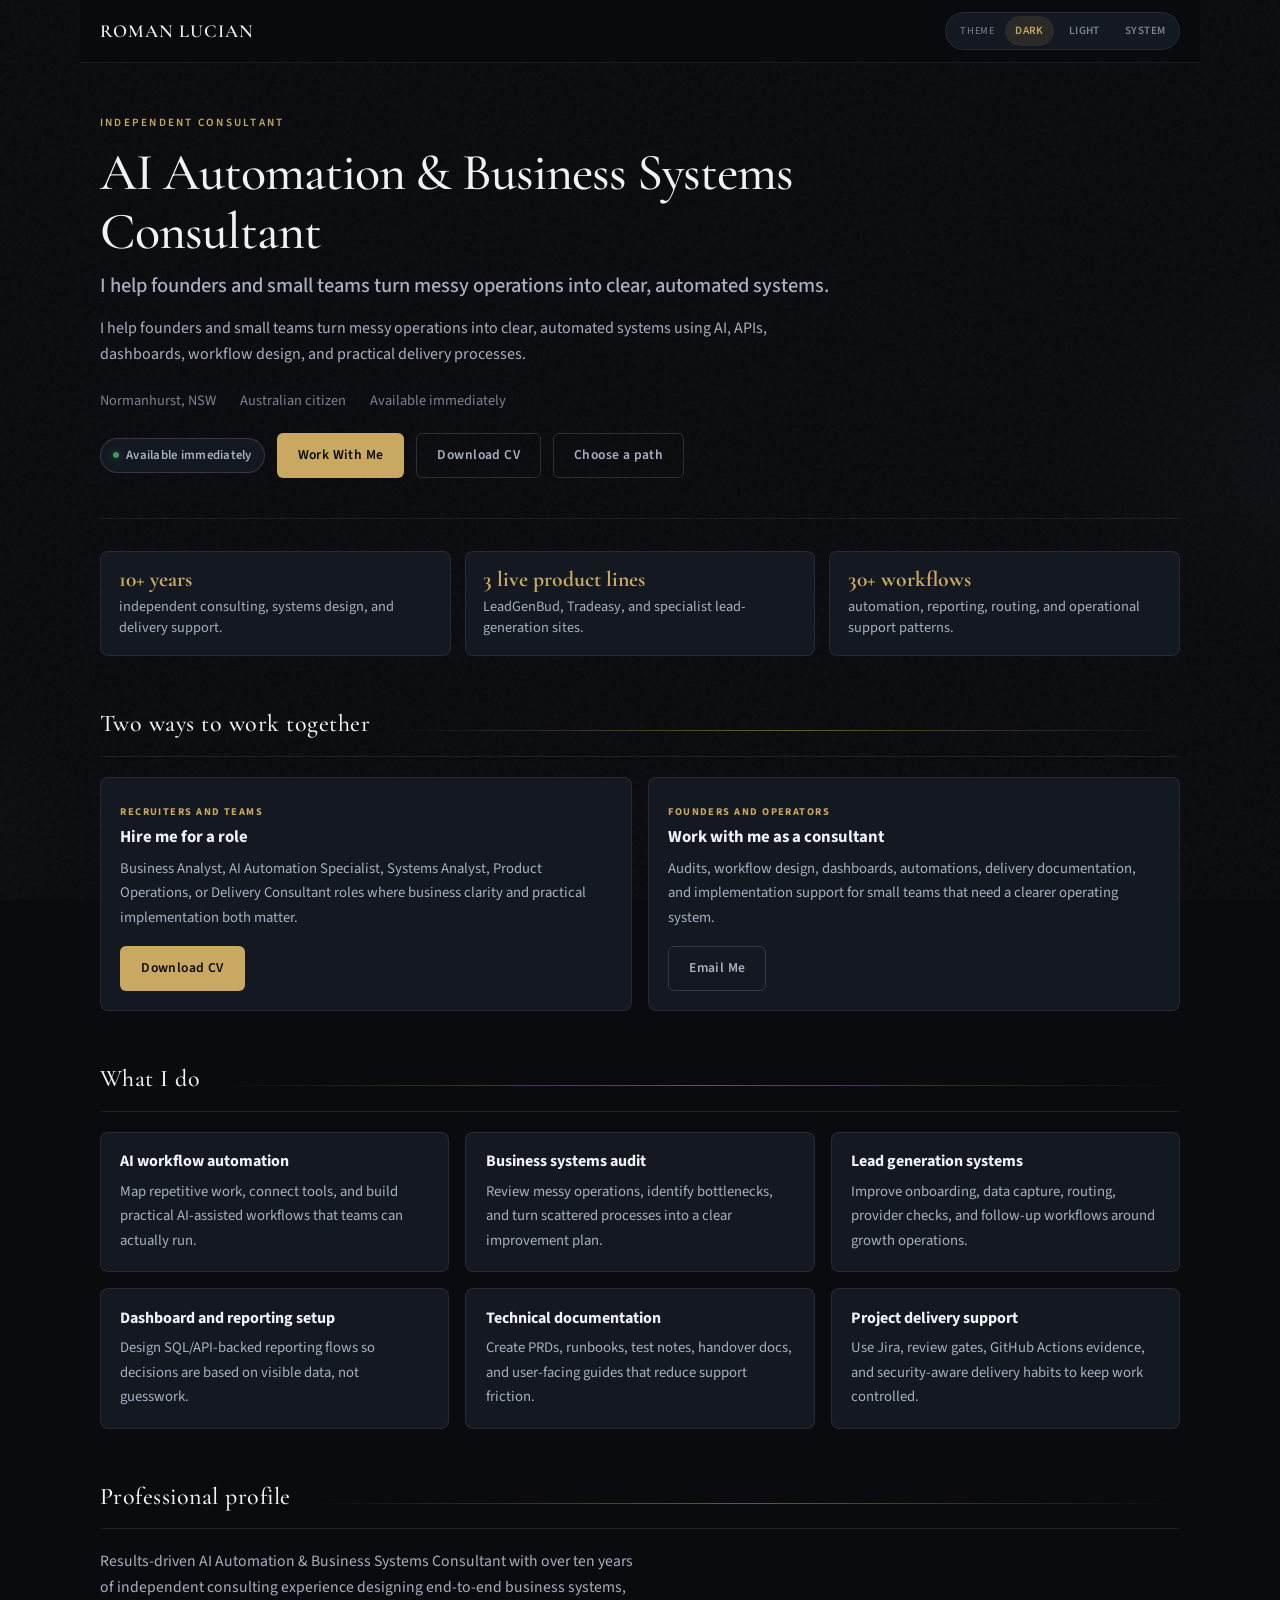
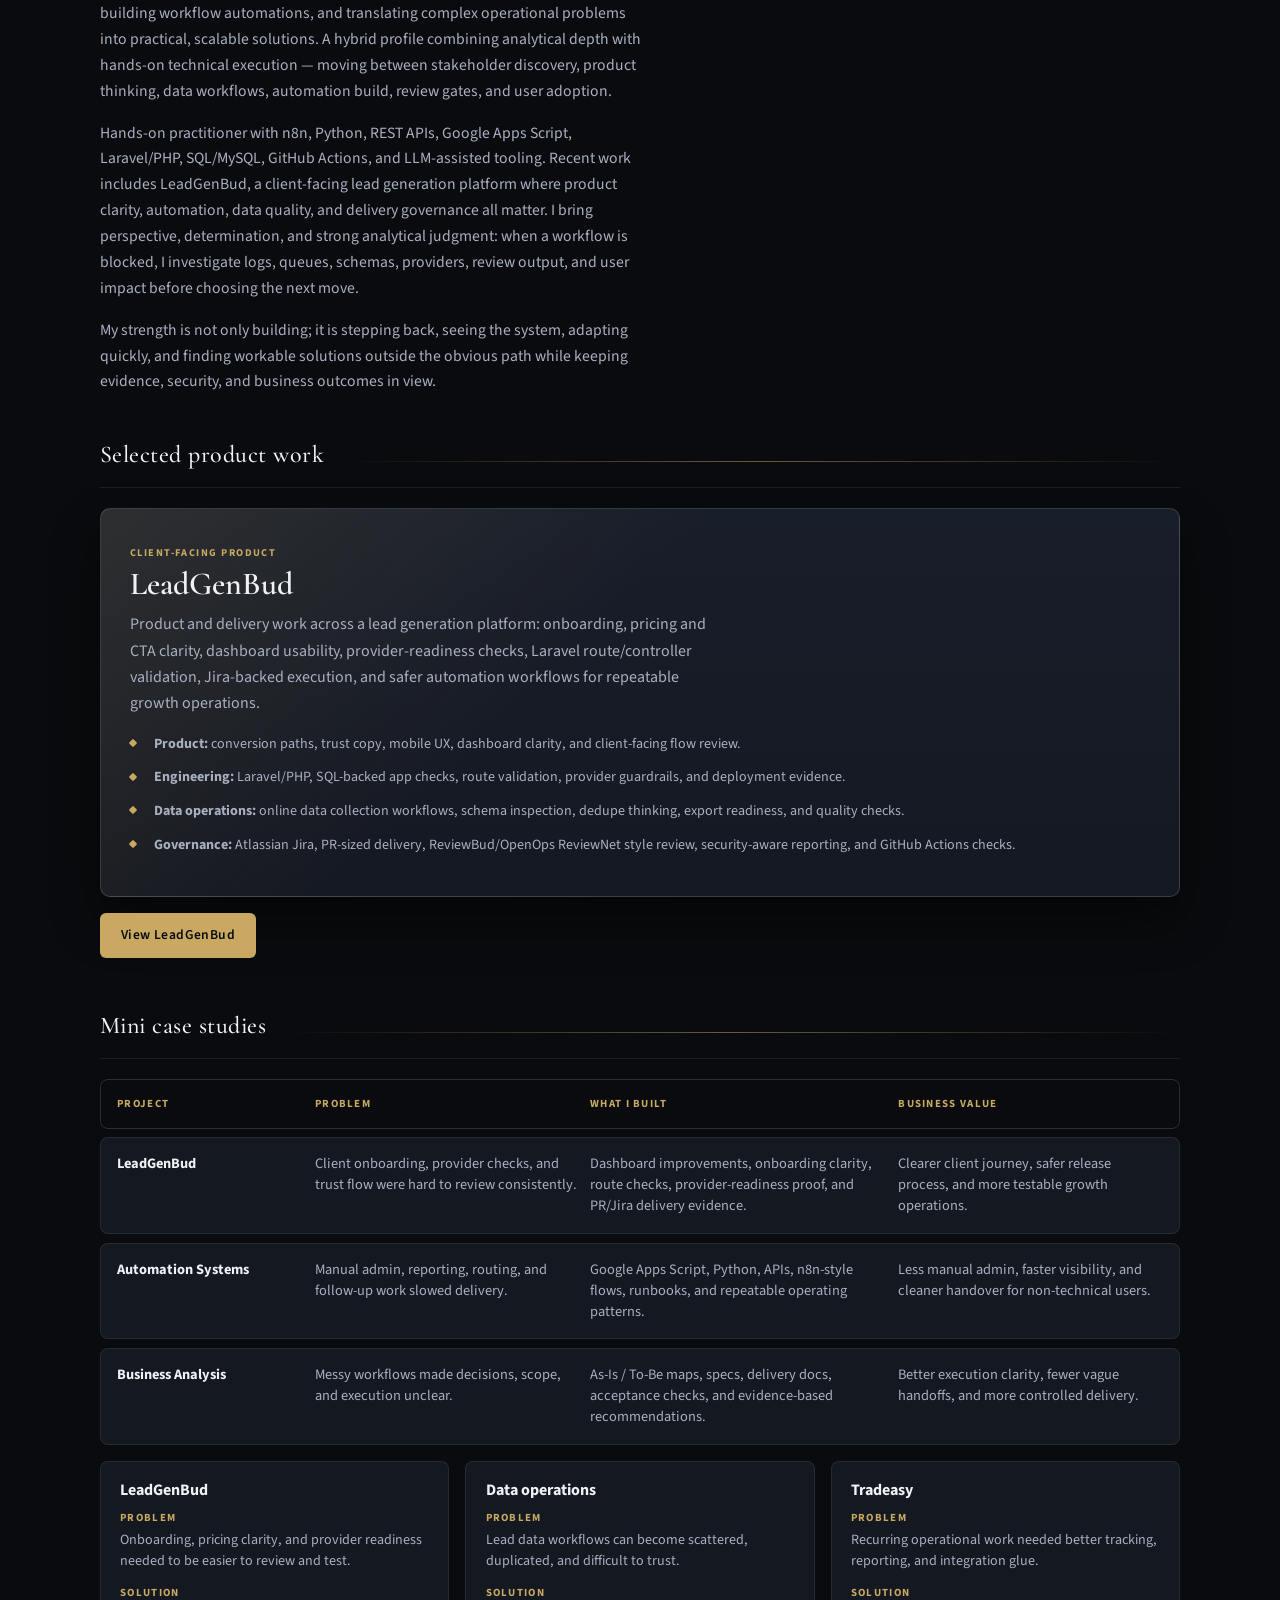
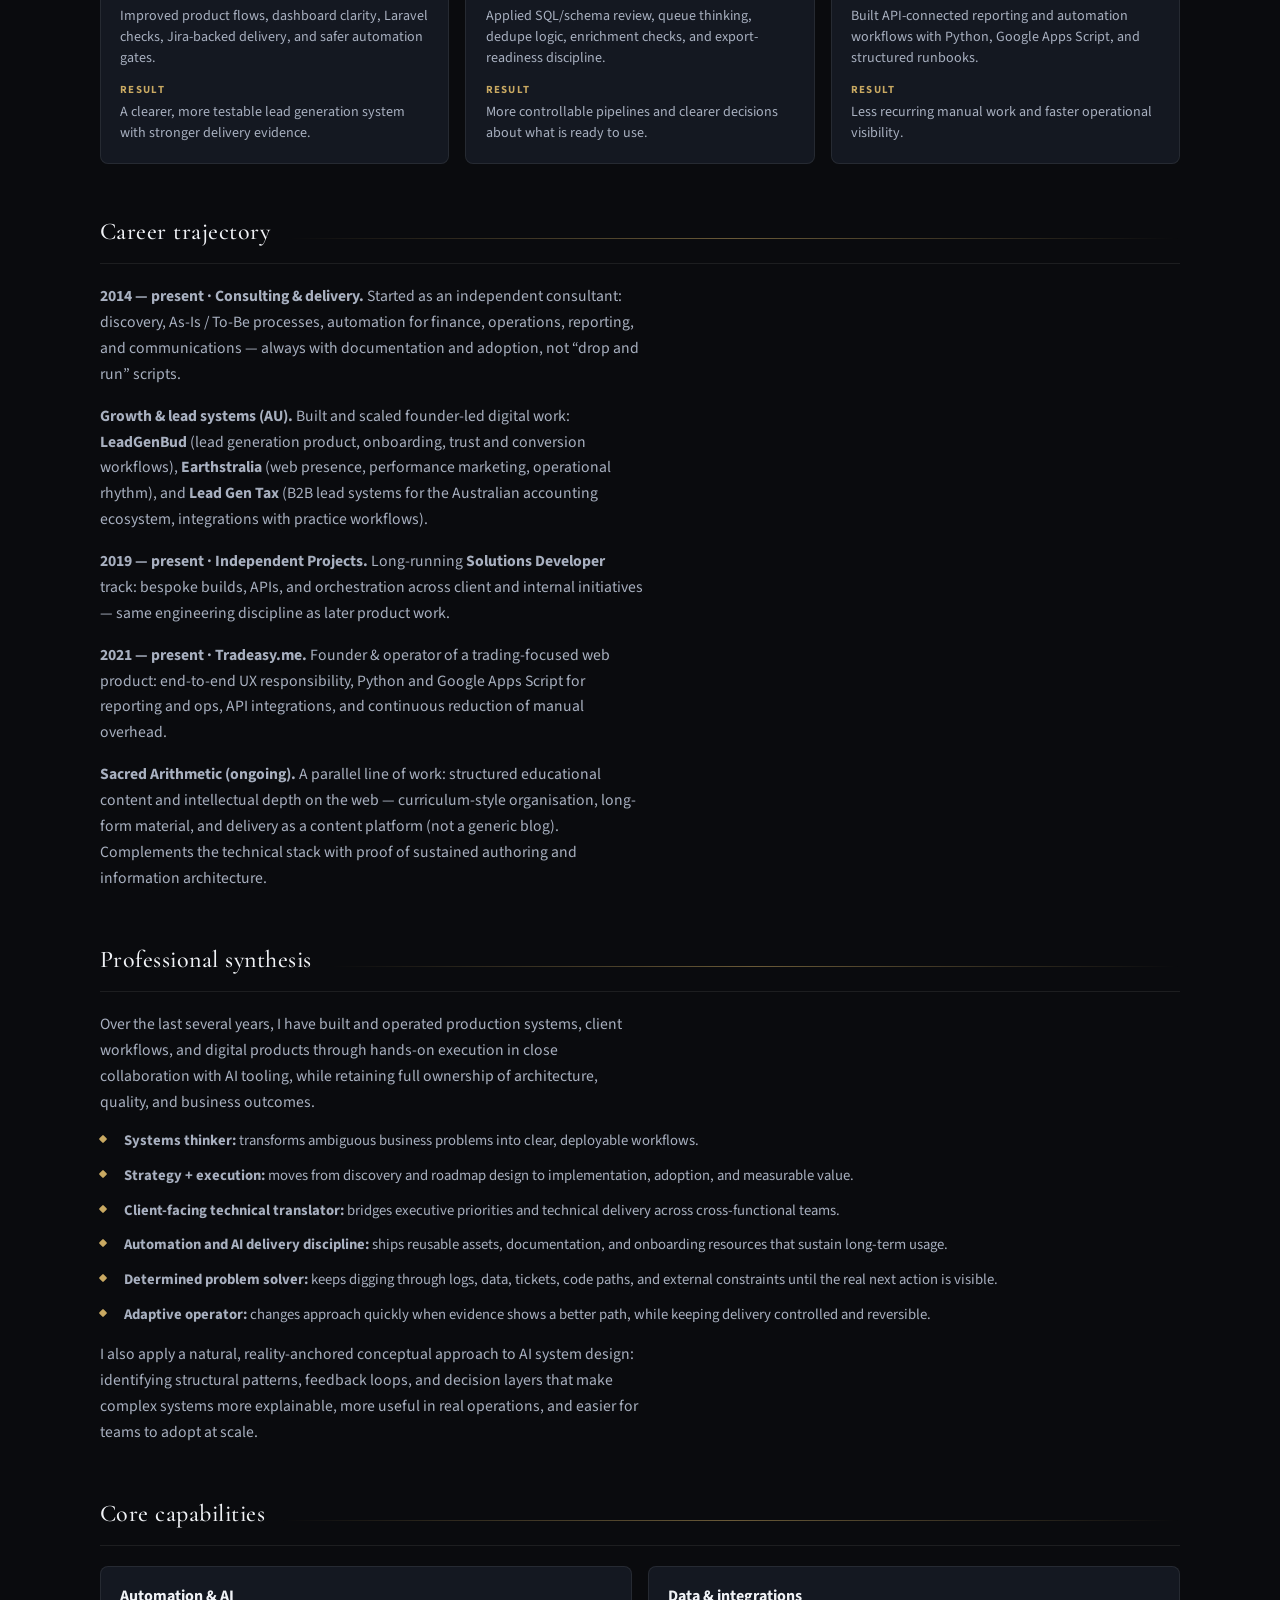
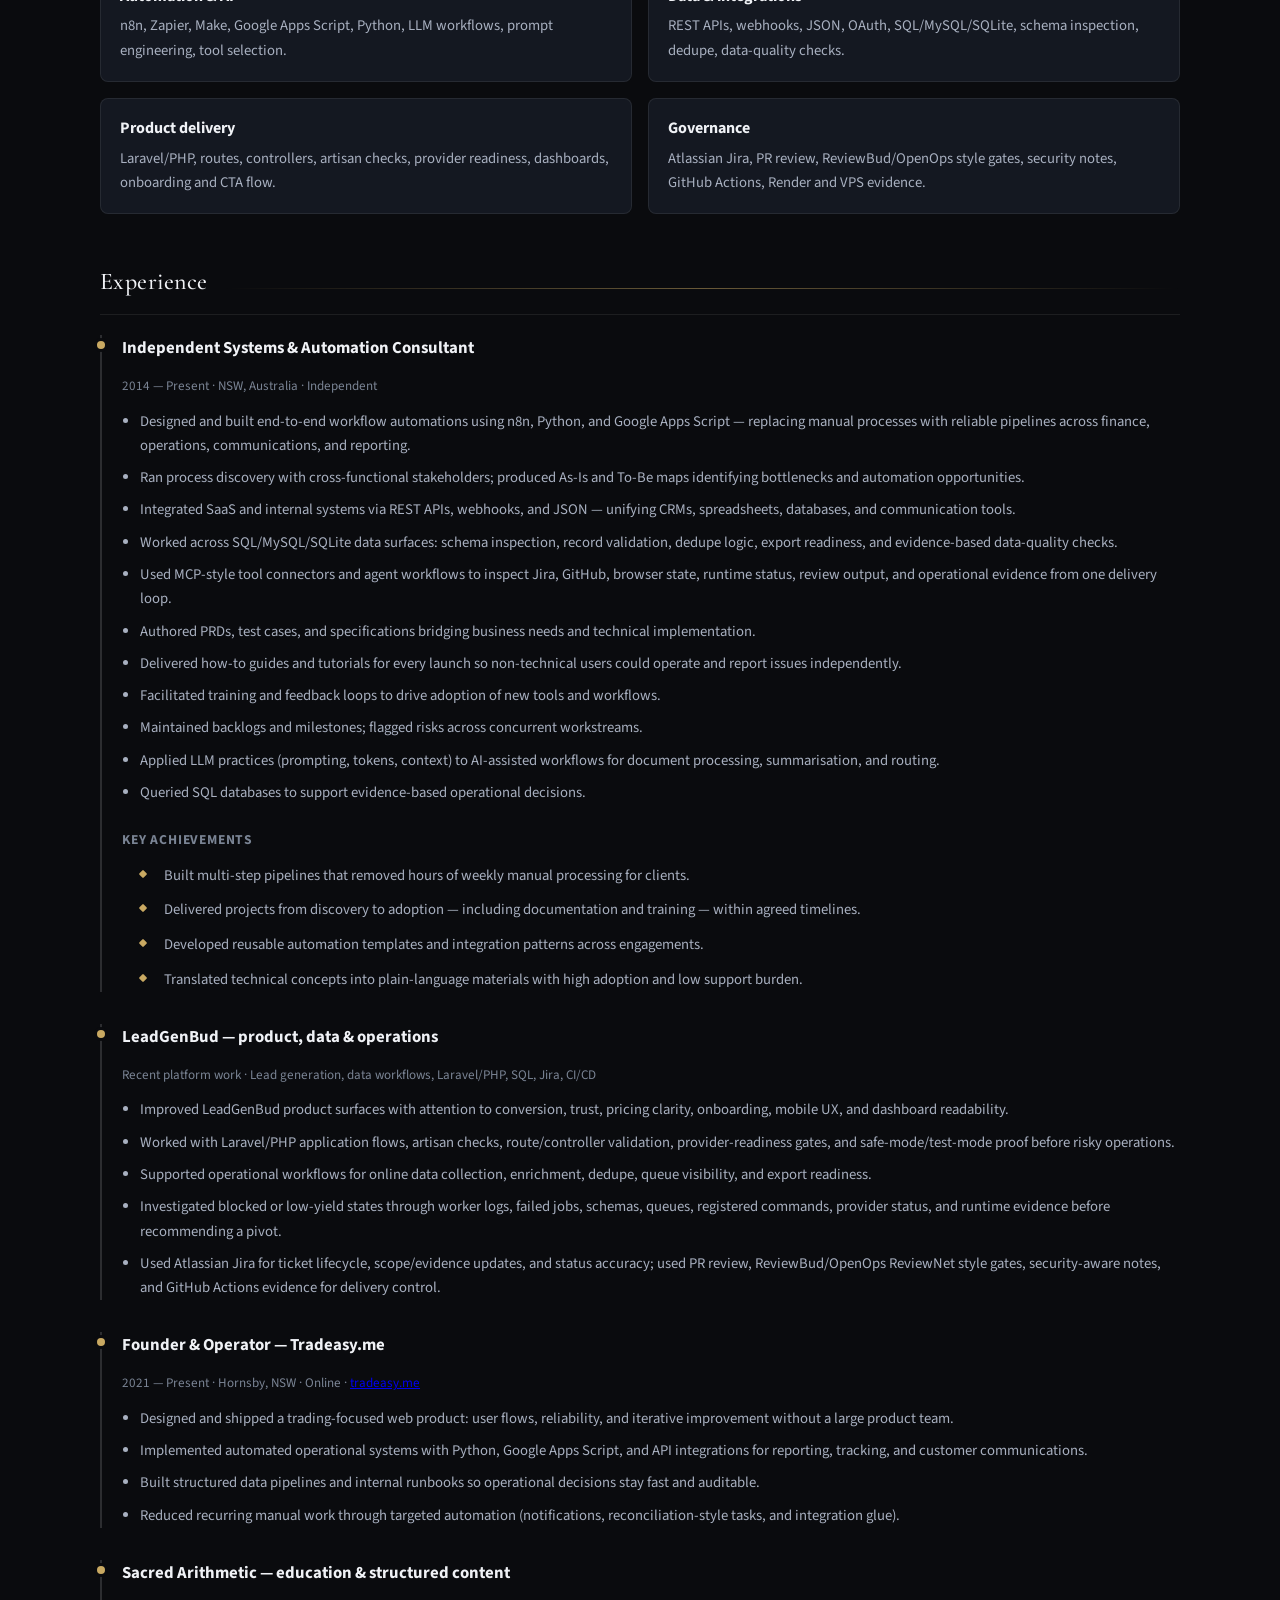
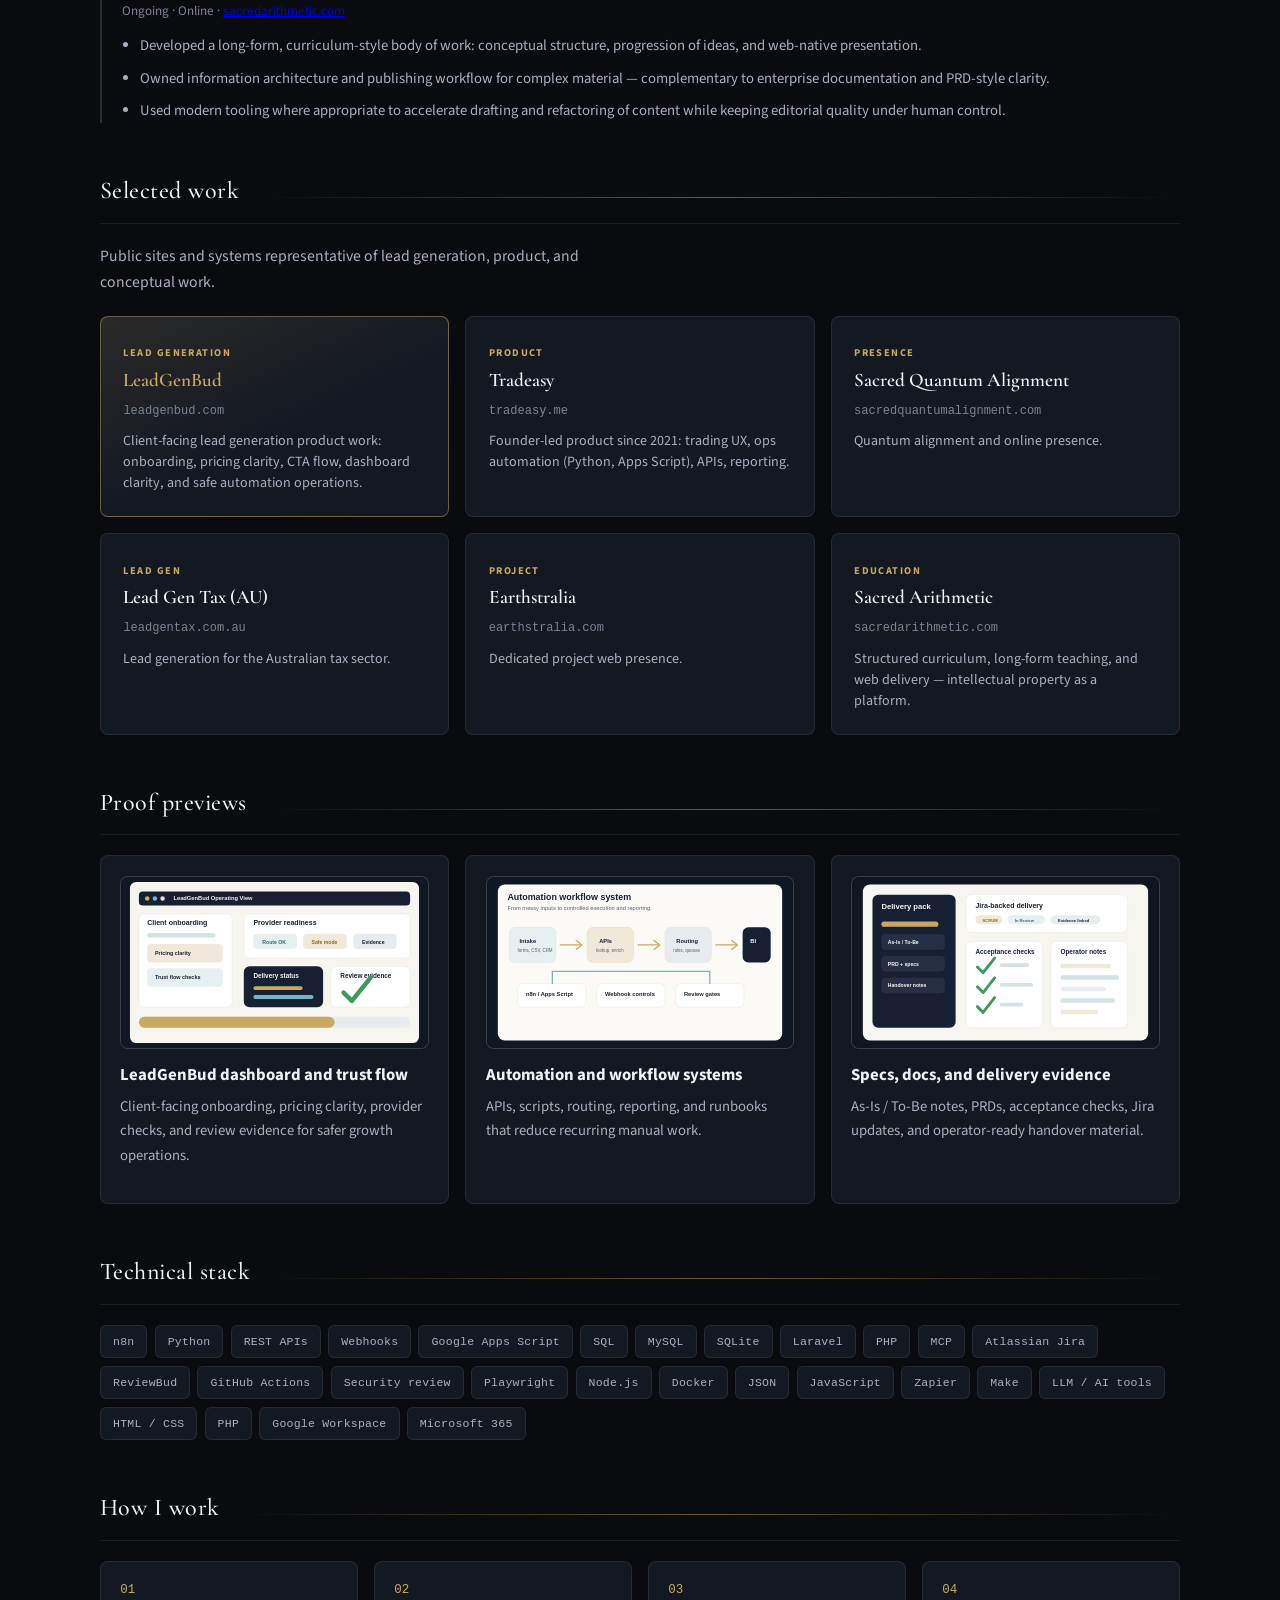
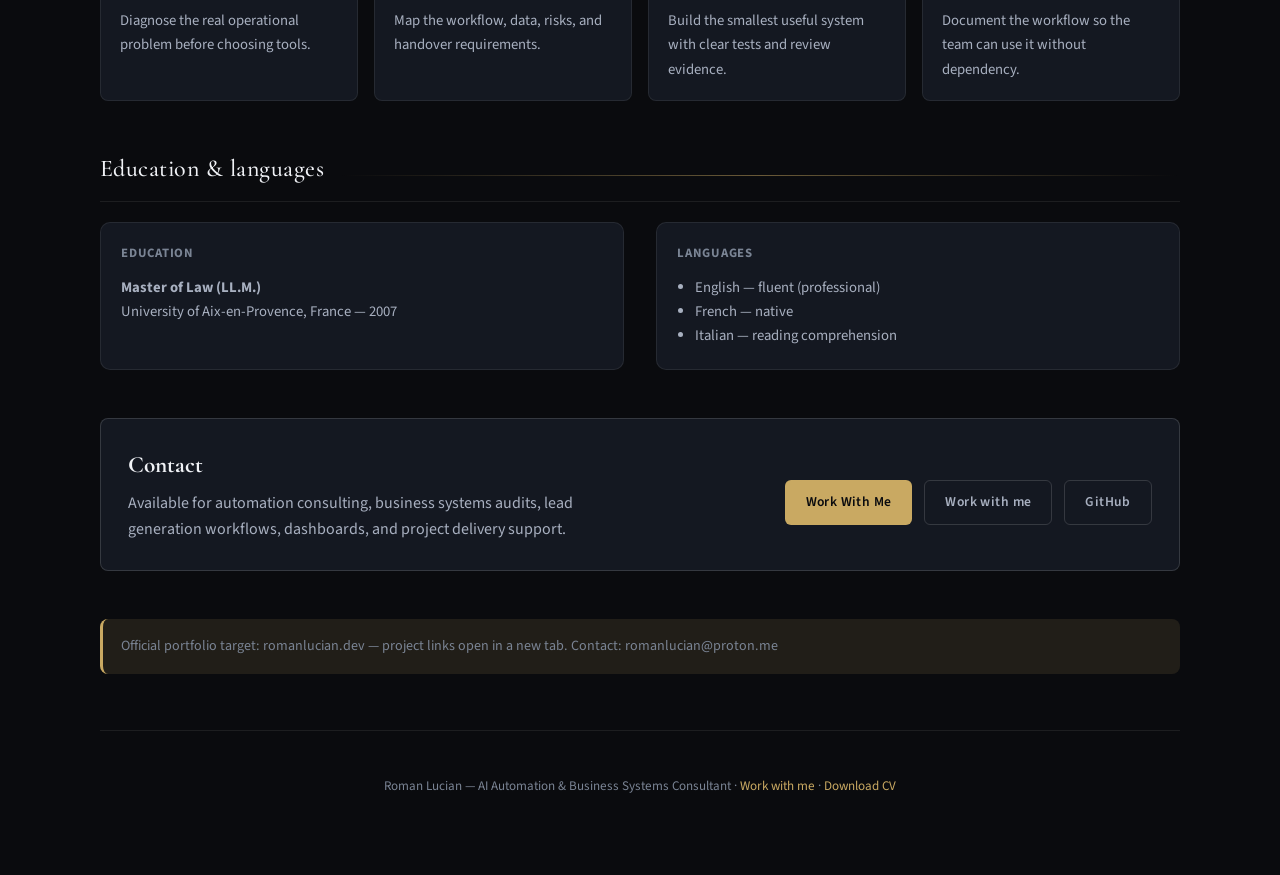
==== commit b7277826: "Polish CV download and proof previews" ====
--- a/index.html
+++ b/index.html
@@ -364,7 +364,7 @@
         </div>
         <div class="timeline-block">
           <h3 class="timeline-title">Sacred Arithmetic — education &amp; structured content</h3>
-          <p class="timeline-meta">Ongoing · Online · <a href="https://sacredarithmetic.com/index.html" target="_blank" rel="noopener noreferrer">sacredarithmetic.com</a></p>
+          <p class="timeline-meta">Ongoing · Online · <a href="https://sacredarithmetic.com/" target="_blank" rel="noopener noreferrer">sacredarithmetic.com</a></p>
           <ul>
             <li>Developed a long-form, curriculum-style body of work: conceptual structure, progression of ideas, and web-native presentation.</li>
             <li>Owned information architecture and publishing workflow for complex material — complementary to enterprise documentation and PRD-style clarity.</li>
@@ -411,7 +411,7 @@
           <div class="card-url">earthstralia.com</div>
           <p class="card-desc">Dedicated project web presence.</p>
         </a>
-        <a class="card" href="https://sacredarithmetic.com/index.html" target="_blank" rel="noopener noreferrer">
+        <a class="card" href="https://sacredarithmetic.com/" target="_blank" rel="noopener noreferrer">
           <span class="card-kicker">Education</span>
           <div class="card-title">Sacred Arithmetic</div>
           <div class="card-url">sacredarithmetic.com</div>
@@ -428,30 +428,21 @@
       <div class="preview-grid">
         <article class="preview-card">
           <div class="preview-window">
-            <span></span><span></span><span></span>
-            <div class="preview-dashboard">
-              <div></div><div></div><div></div>
-            </div>
+            <img src="static/proof-leadgenbud.svg" alt="LeadGenBud dashboard preview with onboarding, trust checks, and delivery status panels" loading="lazy" />
           </div>
           <h3>LeadGenBud dashboard and trust flow</h3>
           <p>Client-facing onboarding, pricing clarity, provider checks, and review evidence for safer growth operations.</p>
         </article>
         <article class="preview-card">
           <div class="preview-window">
-            <span></span><span></span><span></span>
-            <div class="preview-flow">
-              <i></i><i></i><i></i><i></i>
-            </div>
+            <img src="static/proof-automation.svg" alt="Automation workflow preview showing intake, APIs, routing, reporting, and review checks" loading="lazy" />
           </div>
           <h3>Automation and workflow systems</h3>
           <p>APIs, scripts, routing, reporting, and runbooks that reduce recurring manual work.</p>
         </article>
         <article class="preview-card">
           <div class="preview-window">
-            <span></span><span></span><span></span>
-            <div class="preview-doc">
-              <b></b><b></b><b></b><b></b>
-            </div>
+            <img src="static/proof-delivery.svg" alt="Delivery evidence preview with Jira, acceptance checks, documentation, and handover notes" loading="lazy" />
           </div>
           <h3>Specs, docs, and delivery evidence</h3>
           <p>As-Is / To-Be notes, PRDs, acceptance checks, Jira updates, and operator-ready handover material.</p>
--- a/static/style.css
+++ b/static/style.css
@@ -587,101 +587,19 @@
 }
 
 .preview-window {
-  min-height: 150px;
   margin-bottom: 1rem;
-  padding: 0.75rem;
   border: 1px solid var(--border-strong);
   border-radius: 8px;
-  background:
-    linear-gradient(180deg, var(--surface-strong), var(--surface)),
-    var(--surface);
+  background: var(--surface-strong);
   overflow: hidden;
-}
-
-.preview-window > span {
-  display: inline-block;
-  width: 7px;
-  height: 7px;
-  margin-right: 5px;
-  border-radius: 50%;
-  background: var(--border-strong);
-}
-
-.preview-dashboard,
-.preview-flow,
-.preview-doc {
-  margin-top: 1rem;
-}
-
-.preview-dashboard {
-  display: grid;
-  grid-template-columns: 1.2fr 0.8fr;
-  gap: 0.65rem;
-}
-
-.preview-dashboard div,
-.preview-flow i,
-.preview-doc b {
+  aspect-ratio: 16 / 9;
+}
+
+.preview-window img {
   display: block;
-  border-radius: 6px;
-  background: linear-gradient(135deg, var(--accent-soft), color-mix(in srgb, var(--accent-2) 20%, transparent));
-}
-
-.preview-dashboard div:first-child {
-  grid-row: span 2;
-  min-height: 88px;
-}
-
-.preview-dashboard div:not(:first-child) {
-  min-height: 40px;
-}
-
-.preview-flow {
-  display: grid;
-  grid-template-columns: repeat(4, minmax(0, 1fr));
-  gap: 0.55rem;
-  align-items: center;
-  min-height: 90px;
-}
-
-.preview-flow i {
-  height: 54px;
-  position: relative;
-}
-
-.preview-flow i:not(:last-child)::after {
-  content: "";
-  position: absolute;
-  top: 50%;
-  right: -0.55rem;
-  width: 0.55rem;
-  height: 1px;
-  background: var(--accent);
-}
-
-.preview-doc {
-  display: grid;
-  gap: 0.55rem;
-}
-
-.preview-doc b {
-  height: 14px;
-}
-
-.preview-doc b:nth-child(1) {
-  width: 55%;
-}
-
-.preview-doc b:nth-child(2) {
-  width: 90%;
-}
-
-.preview-doc b:nth-child(3) {
-  width: 78%;
-}
-
-.preview-doc b:nth-child(4) {
-  width: 66%;
+  width: 100%;
+  height: 100%;
+  object-fit: cover;
 }
 
 .process-grid {
